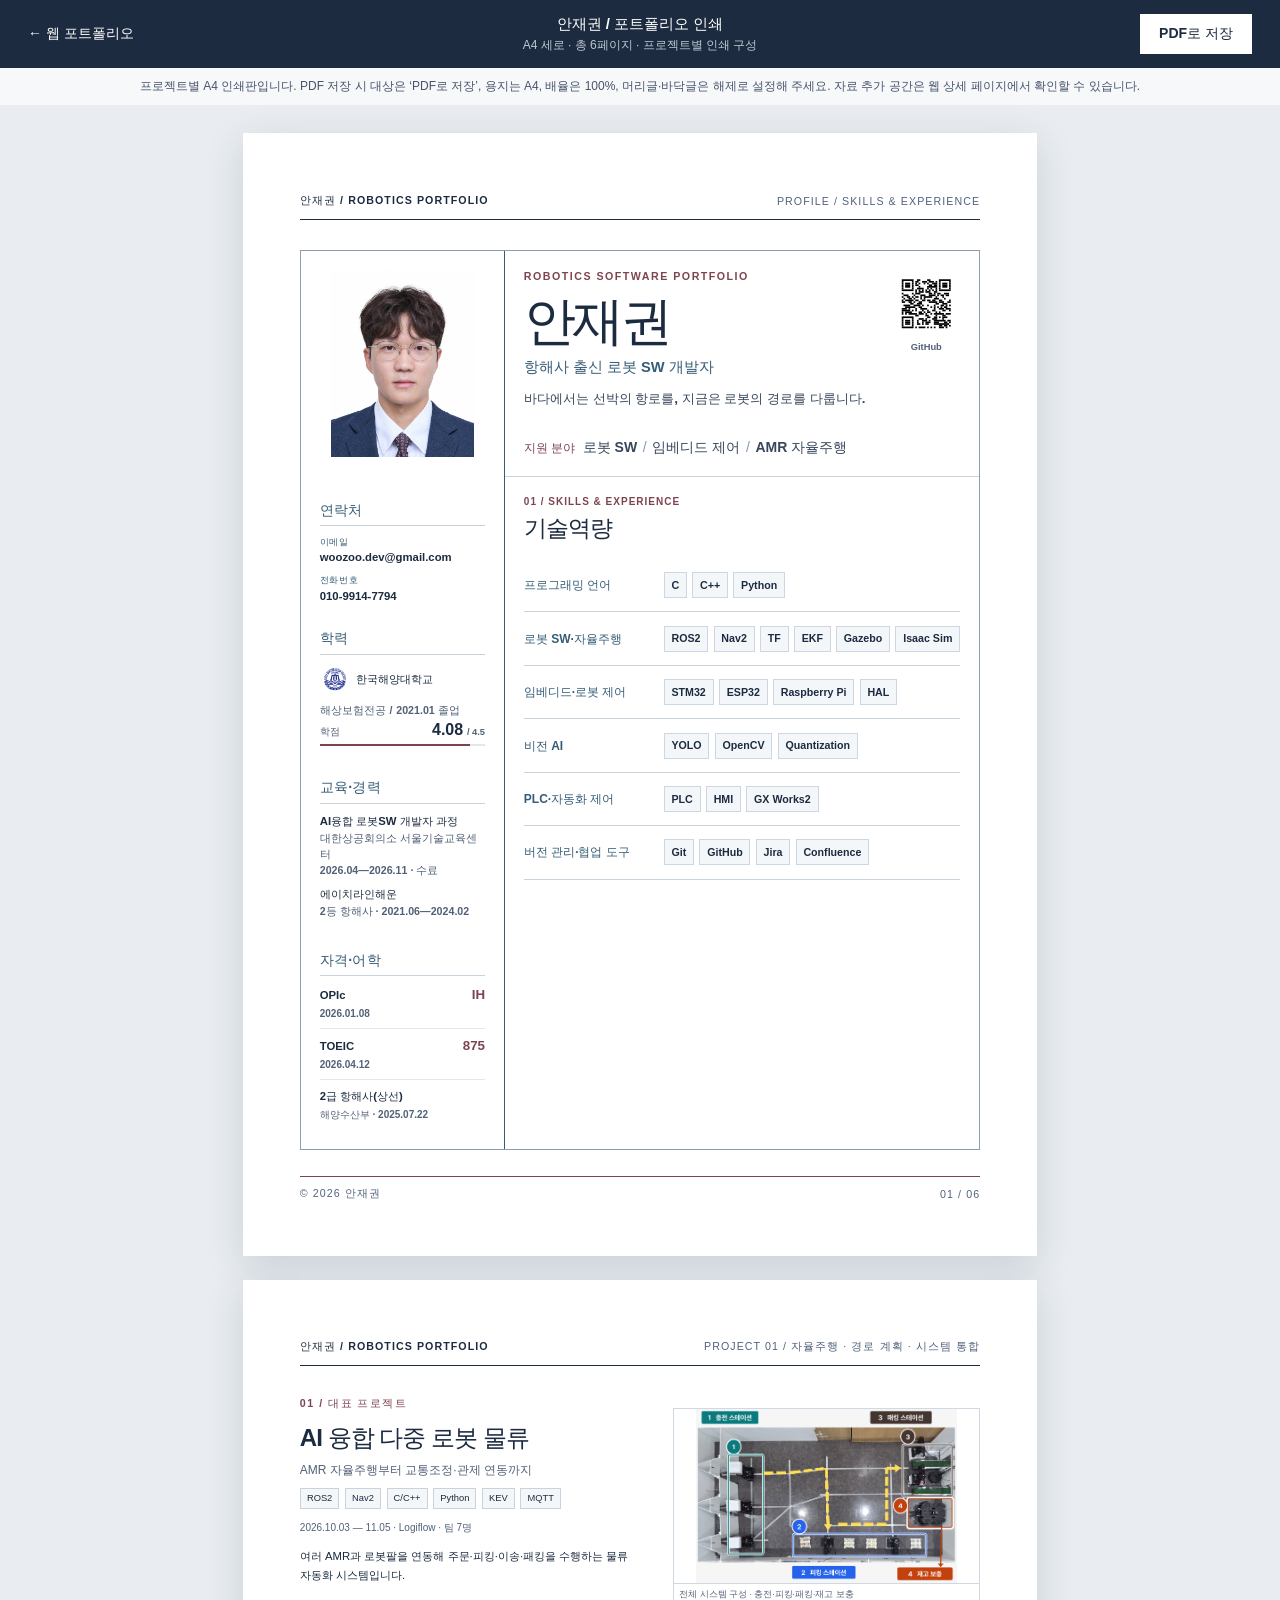
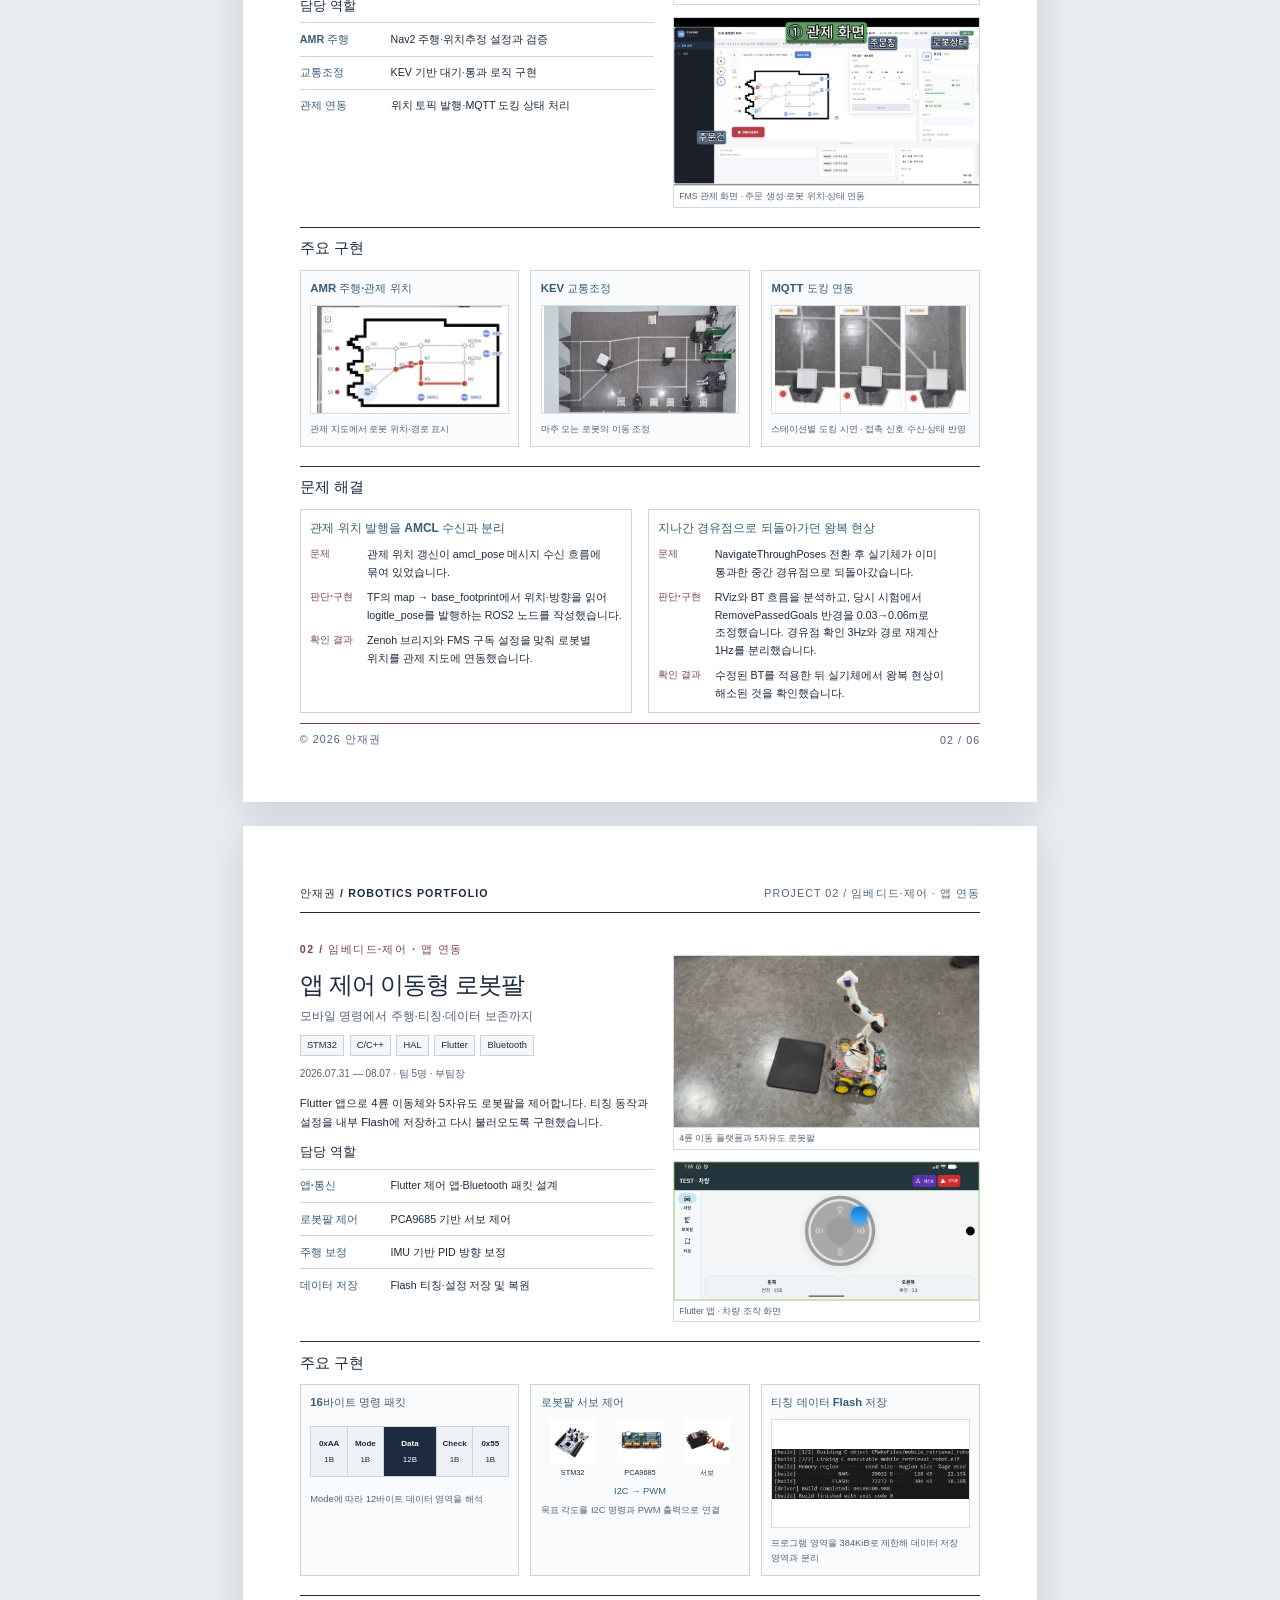
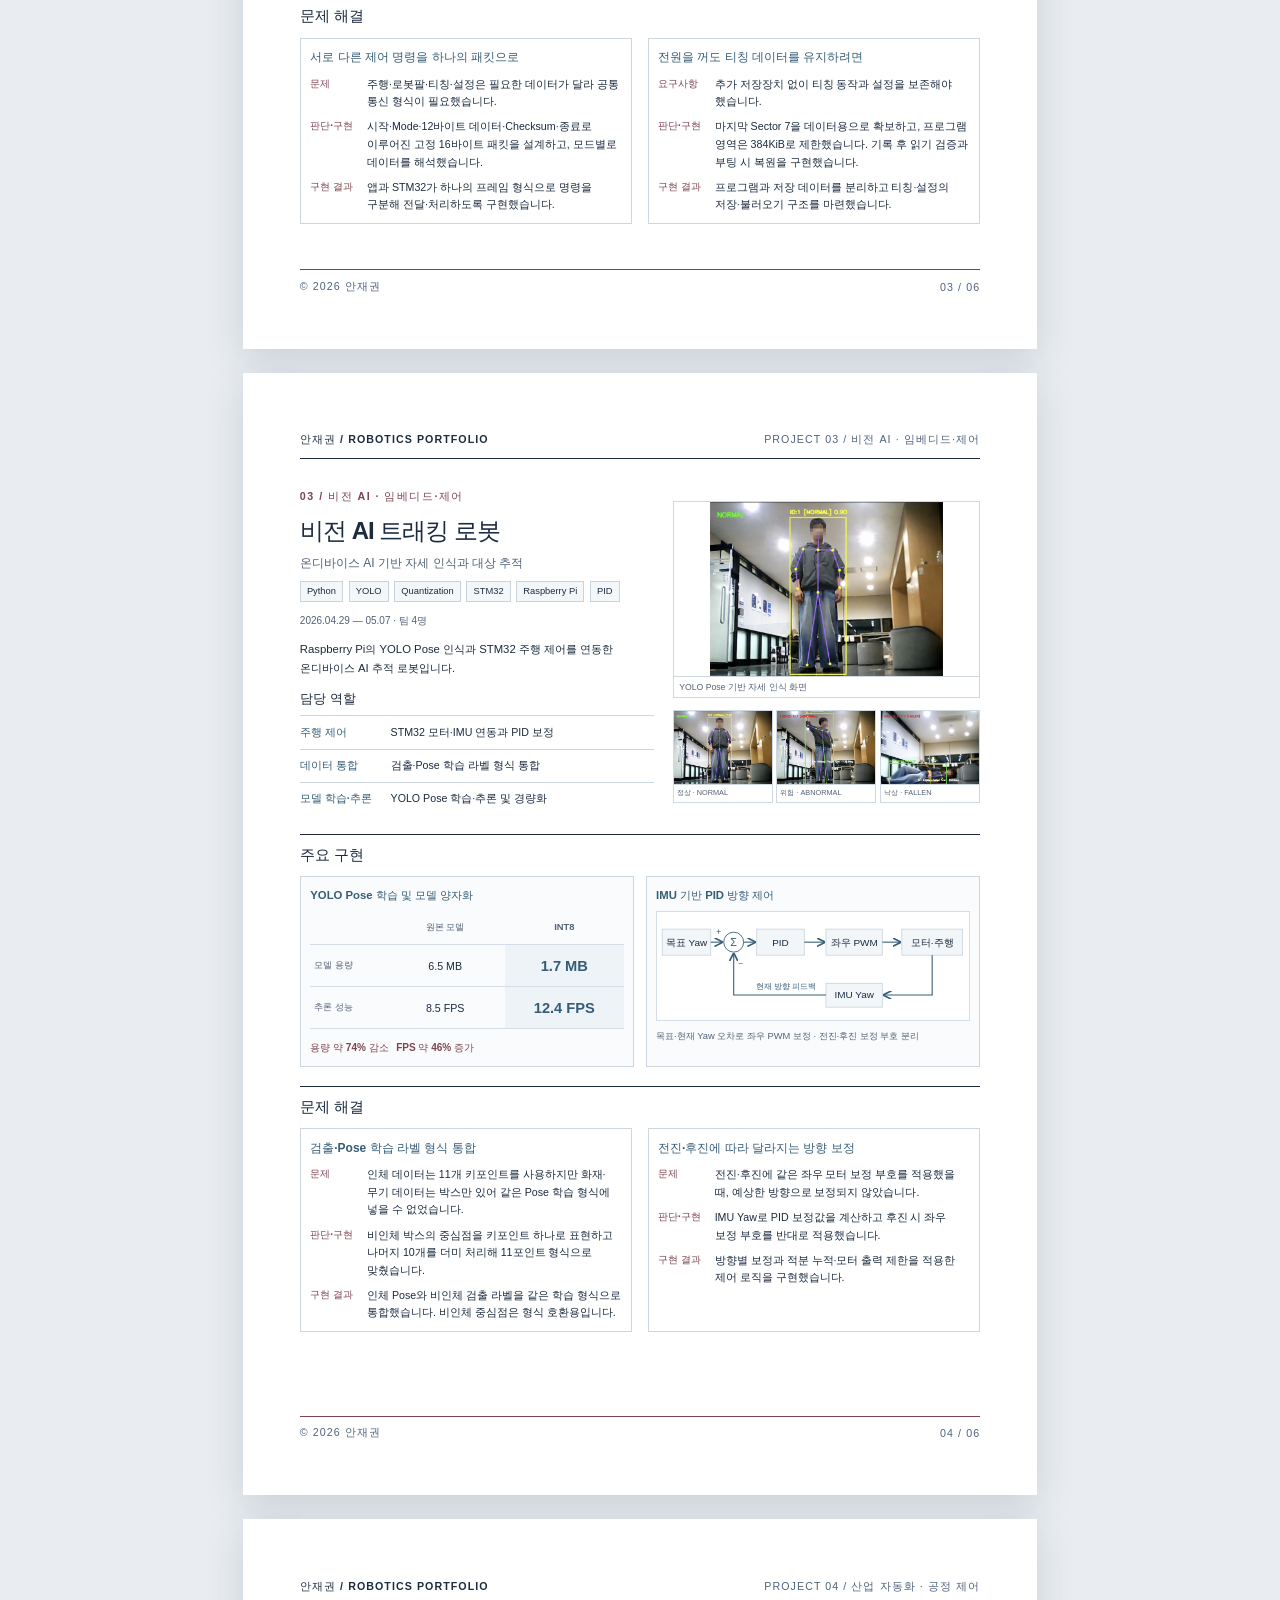
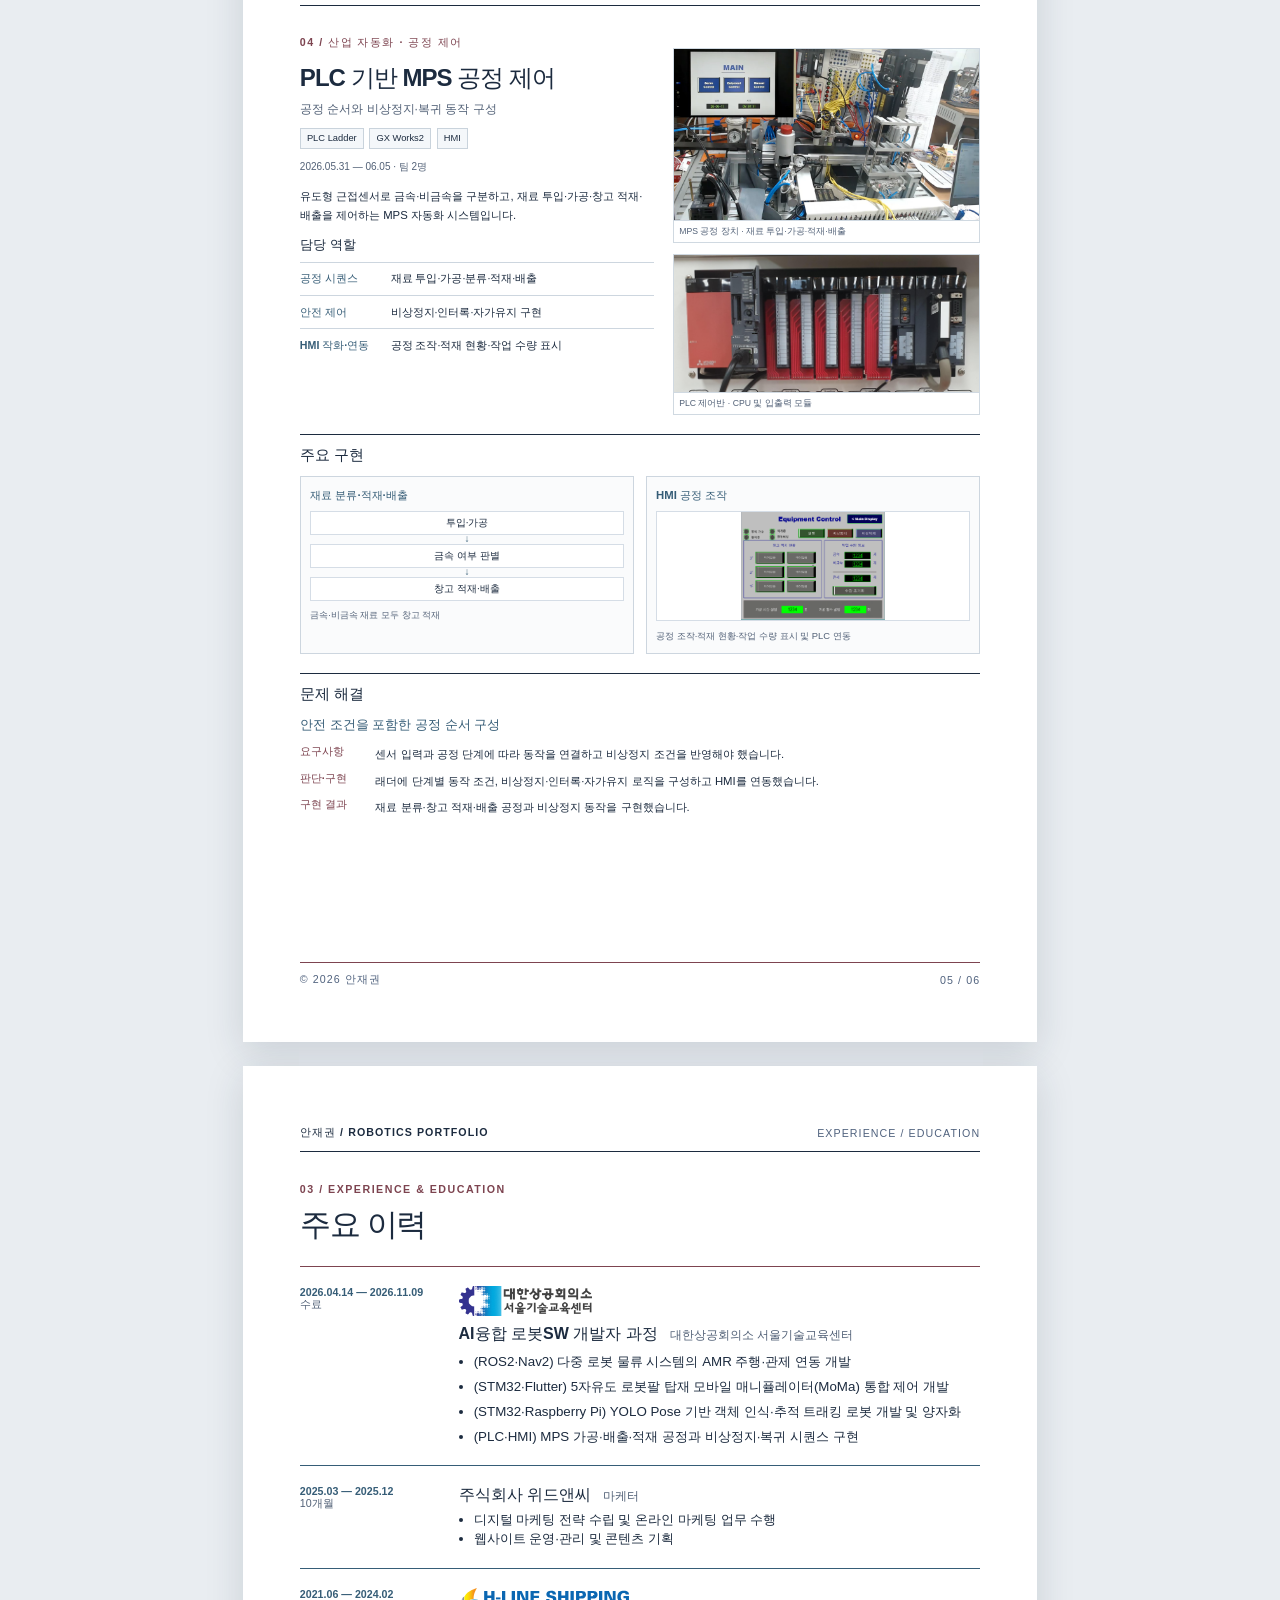
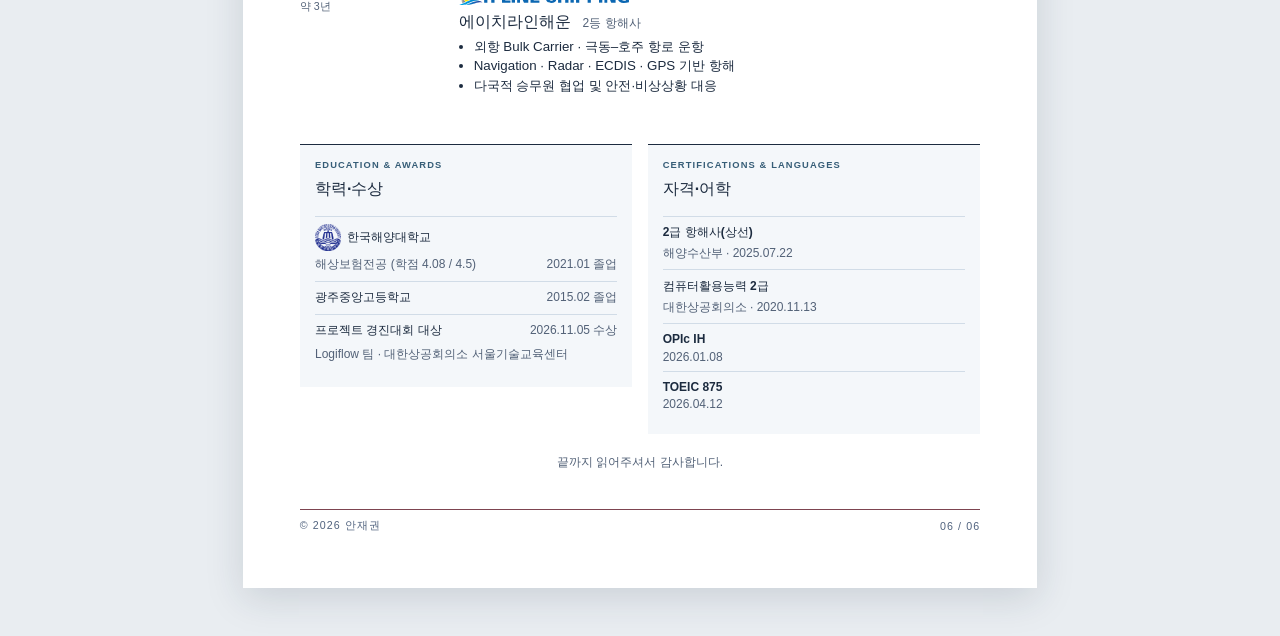
==== print.html @ 7dac8431 "merge: 최신 main의 공유 미리보기와 이미지 최적화 보존" ====
<!doctype html>
<html lang="ko">
<head>
  <meta charset="utf-8">
  <meta name="viewport" content="width=device-width, initial-scale=1">
  <title>[포트폴리오] 로봇SW개발자_안재권</title>
  <link rel="icon" type="image/svg+xml" href="assets/favicon-w.svg?v=2">
  <meta name="description" content="안재권 로봇 소프트웨어 포트폴리오 A4 인쇄 미리보기">
  <link rel="stylesheet" href="print.css?v=93">
  <link rel="stylesheet" href="print-projects.css?v=2">
  <script src="project-content.js?v=2" defer></script>
  <script src="print-projects.js?v=2" defer></script>
  <script src="print.js?v=70" defer></script>
</head>
<body>
  <header class="toolbar">
    <a href="index.html">← 웹 포트폴리오</a>
    <div>
      <strong>안재권 / 포트폴리오 인쇄</strong>
      <span id="print-status" role="status">웹 포트폴리오를 불러오는 중입니다.</span>
    </div>
    <button id="save-pdf" type="button" data-pdf-version="0948c7655aa1" disabled>PDF로 저장</button>
  </header>
  <p class="print-help">프로젝트별 A4 인쇄판입니다. PDF 저장 시 대상은 ‘PDF로 저장’, 용지는 A4, 배율은 100%, 머리글·바닥글은 해제로 설정해 주세요. 자료 추가 공간은 웹 상세 페이지에서 확인할 수 있습니다.</p>
  <main id="print-pages" aria-label="포트폴리오 A4 미리보기"></main>
  <iframe id="portfolio-source" src="index.html?print-source=20261117" title="인쇄용 내용 불러오기" hidden aria-hidden="true"></iframe>
  <noscript>인쇄 미리보기를 만들려면 JavaScript가 필요합니다.</noscript>
</body>
</html>
---- print.css ----
:root{font-family:Arial,"Apple SD Gothic Neo","Malgun Gothic",sans-serif;color:#1c2b3f;background:#e9edf1;font-synthesis:none;-webkit-text-size-adjust:100%;text-size-adjust:100%}
*{box-sizing:border-box}
body{margin:0}
a{color:inherit}
.toolbar{position:sticky;top:0;z-index:2;display:grid;grid-template-columns:1fr auto 1fr;align-items:center;gap:24px;padding:14px 28px;background:#1c2b3f;color:#fff}
.toolbar>a{font-size:14px;text-decoration:none}
.toolbar>div{text-align:center}.toolbar strong{display:block;font-size:15px}.toolbar span{display:block;margin-top:3px;color:#bfc8d4;font-size:12px}
.toolbar button{justify-self:end;border:1px solid #fff;border-radius:0;background:#fff;color:#1c2b3f;font-size:14px;font-weight:700;font-family:inherit;padding:10px 18px;cursor:pointer}.toolbar button:disabled{opacity:.5;cursor:wait}
.print-help{margin:0;padding:10px 24px;text-align:center;font-size:12px;color:#46546a;background:#f7f8fa}
#print-pages{display:grid;gap:24px;justify-content:center;padding:28px 16px 48px}
.sheet{position:relative;width:210mm;height:297mm;padding:13mm 15mm 12mm;background:#fff;box-shadow:0 10px 36px #1d2c4226;overflow:hidden;display:flex;flex-direction:column}
.running-head,.running-foot{display:flex;justify-content:space-between;align-items:center;gap:12px;text-transform:uppercase;font-size:8pt;letter-spacing:.1em;color:#50627e}
.running-head{height:10mm;border-bottom:1px solid #1c2b3f}.running-head strong{color:#1c2b3f}
.running-foot{height:9mm;margin-top:auto;border-top:1px solid #abb8c9}.running-foot a{text-decoration:none;color:#365d77;font-weight:700}.sheet-body{flex:1;min-height:0;padding:8mm 0 7mm}
.kicker{margin:0 0 3mm;color:#365d77;font-size:8pt;font-weight:800;letter-spacing:.14em}
.print-heading{margin-bottom:6mm}.print-heading h2{font-size:23pt;letter-spacing:-.04em;line-height:1.22;margin:0}.heading-note{margin:2mm 0 0;color:#526177;font-size:9pt;line-height:1.5}
h1,h2,h3,h4,h5,p,figure,dl,ul{margin-top:0}
.profile-hero{display:grid;grid-template-columns:minmax(0,1fr) 44mm;gap:10mm;align-items:center;margin:2mm 0 12mm}
.profile-intro h1{font-size:39pt;line-height:1.1;letter-spacing:-.07em;margin:0 0 2mm}.profile-subtitle{font-size:11pt;font-weight:700;margin:0 0 3mm}.profile-role{font-weight:700;font-size:10pt;color:#365d77;margin:0 0 3mm}.profile-intro .target-roles{display:flex;align-items:baseline;gap:3mm;margin:0 0 4mm}.profile-intro .target-roles>strong{color:#7d4450;font-size:8pt;white-space:nowrap}.profile-intro .target-roles p{display:flex;flex-wrap:wrap;gap:1mm 2mm;margin:0}.profile-intro .target-roles span{font-size:8pt;font-weight:700;white-space:nowrap}.profile-intro .target-roles span+span::before{content:'/';color:#aab5c2;margin-right:2mm;font-weight:400}.profile-intro .intro{font-size:10pt;line-height:1.7;color:#37475c}.profile-intro .intro strong{color:#1c2b3f}
.profile-photo{width:44mm;height:59mm;object-fit:cover;object-position:center 34%;border:1px solid #aeb9c8;border-radius:2mm}
.profile-contact{display:grid;grid-template-columns:1fr 1fr;gap:4mm;margin-top:8mm;padding-top:4mm;border-top:1px solid #bcc7d4;font-size:8pt}.profile-contact .contact-card{text-decoration:none;display:grid;gap:1mm}.profile-contact small{font-size:8pt;color:#526177}
.sheet-profile .collaboration-strip + .print-heading{margin-top:7mm;margin-bottom:3mm}.sheet-profile .collaboration-strip + .print-heading h2{font-size:15pt}.sheet-profile .hero-background{display:grid;grid-template-columns:1fr 1fr;gap:7mm;border-top:1px solid #cdd6e1;padding-top:3mm}.sheet-profile .hero-background h2{margin:0 0 2mm;color:#7d4450;font-size:8pt}.sheet-profile .hero-background p{margin:0 0 2mm}.sheet-profile .hero-background strong,.sheet-profile .hero-background span{display:block;font-size:8pt;line-height:1.4}.sheet-profile .hero-background span{color:#526177;font-size:7pt}
.print-skills{border-top:2px solid #1c2b3f}.skill-row{display:grid;grid-template-columns:8mm 1fr;gap:1mm 3mm;padding:3mm 0;border-bottom:1px solid #cdd6e1}.skill-index{grid-row:span 3;color:#365d77;font-size:8pt;font-weight:800}.skill-row h3{font-size:11pt;margin:0}.skill-tech{display:flex;gap:2mm;flex-wrap:wrap;margin:1mm 0}.skill-tech span{padding:1mm 2mm;background:#e9eef2;font-size:7pt}.skill-row>span:last-child{font-size:8pt;line-height:1.4;color:#4c5b6e}
.collaboration-strip{display:flex;justify-content:space-between;align-items:center;gap:4mm;margin-top:5mm;padding:3mm 4mm;background:#eef2f7}.collaboration-label{font-size:7pt;letter-spacing:.12em;color:#365d77}.collaboration-strip h3{font-size:10pt;margin:1mm 0 0}.collaboration-tools{display:flex;gap:2mm;margin:0}.collaboration-tools span{font-size:7pt;padding:1mm 2mm;background:#fff}
.featured-overview{display:grid;grid-template-columns:1fr 1.15fr;gap:5mm;margin-bottom:7mm}.featured-facts{border-top:2px solid #1c2b3f;padding-top:3mm}.featured-facts dl{margin:0}.featured-facts dl>div{margin-bottom:3mm}.featured-facts dt{font-size:8pt;color:#526177}.featured-facts dd{font-size:10pt;font-weight:600;margin:1mm 0 0;line-height:1.4}.featured-facts .meta{font-size:8pt;color:#526177;margin:4mm 0}.featured-facts .links{display:flex;flex-wrap:wrap;gap:2mm}.featured-facts .links a{font-size:8pt;text-decoration:none;border-bottom:1px solid #365d77;color:#365d77}
.print-media-link{display:grid;grid-template-columns:14mm minmax(0,1fr);align-items:center;gap:3mm;color:#1c2b3f;text-decoration:none}.print-media-link img{display:block;width:14mm;height:14mm}.print-media-link strong,.print-media-link small{display:block;line-height:1.3}.print-media-link strong{font-size:8pt}.print-media-link small{font-size:7pt;color:#526177;overflow-wrap:anywhere}.featured-facts .print-media-link{margin-top:3mm;padding-top:3mm;border-top:1px solid #cdd6e1}
.system{padding:4mm;background:#f1f5f8}.system .eyebrow{font-size:8pt;letter-spacing:.08em;color:#365d77;font-weight:800;margin:0 0 3mm}.system-axes{display:grid;grid-template-columns:repeat(3,1fr);gap:2mm}.system-axis{display:grid;gap:1mm;padding:2mm;background:#fff;text-align:center;border:1px solid #d3dde8}.system-axis-owned{border:2px solid #365d77}.system-axis strong{font-size:9pt}.system-axis small{font-size:7pt}.system-interfaces{margin-top:3mm}.system-interfaces p,.system-contribution-row{display:grid;grid-template-columns:25mm 1fr;gap:2mm;padding:2mm 0;margin:0;border-bottom:1px solid #cdd6e1;font-size:8pt;line-height:1.4}.system-contribution{margin-top:3mm}.mini-label{font-size:7pt;color:#365d77;font-weight:800}.system-contribution-row code{font-size:7pt}
.system-lead{margin:0 0 3mm;color:#526177;font-size:8pt;line-height:1.45}.scenario-steps{display:none}
.project-evidence-heading{display:flex;align-items:baseline;gap:4mm;margin-bottom:3mm}.project-evidence-heading h3{font-size:13pt;margin:0}.project-evidence-heading p{font-size:8pt;color:#526177;margin:0}.project-evidence-grid{display:grid;grid-template-columns:1fr 1fr;gap:4mm}.project-evidence-card{margin:0;border:1px solid #cbd5e1}.project-evidence-card>a{display:block;height:43mm;background:#ecf0f5}.project-evidence-card img{width:100%;height:100%;object-fit:contain}.project-evidence-card figcaption{padding:2mm 3mm;font-size:8pt}.project-evidence-card figcaption strong{display:block;font-size:9pt}.project-evidence-card figcaption p{margin:1mm 0 0}.project-evidence-card small{display:none}
.scenario-placeholder{display:flex;flex-direction:column;justify-content:space-between;height:43mm;padding:4mm;background:#e3eaf0;color:#1e3b58}.scenario-placeholder span{font-size:7pt;font-weight:800;letter-spacing:.12em}.scenario-placeholder strong{font-size:15pt}.scenario-placeholder small{display:block;font-size:7pt;color:#49647a}
.sheet-featured .print-heading{margin-bottom:4mm}.sheet-featured .featured-overview{margin-bottom:4mm}.print-work-label{margin:4mm 0 2mm;padding-top:2mm;border-top:1px solid #cbd5e1;color:#365d77;font-size:8pt;font-weight:800;letter-spacing:.08em}.sheet-featured .work-status-group{margin-bottom:2mm}.sheet-featured .work-item{min-height:24mm;padding:2mm 3mm}
.sheet-featured .system{padding:3mm}.sheet-featured .system-interfaces p,.sheet-featured .system-contribution-row{padding:1mm 0}.sheet-featured .featured-facts dl>div{margin-bottom:2mm}.sheet-featured .project-evidence-card>a,.sheet-featured .scenario-placeholder{height:37mm}.sheet-featured .work-status-group{margin-bottom:1mm}
.sheet-previous .project-archive .card{min-height:58mm}
.kicker,.project-number,.print-work-label,.scenario-placeholder span{color:#7d4450}
.work-details{display:block}.work-details summary{display:none}.work-status-group{margin-bottom:5mm}.work-status-title{display:flex;align-items:center;gap:3mm;margin-bottom:2mm}.work-status-title strong{padding:1mm 2mm;background:#dceaf9;color:#174889;font-size:8pt}.work-status-title-progress strong{background:#e8edf2;color:#43586e}.work-status-title span{font-size:8pt;color:#526177}.work-item-grid{display:grid;grid-template-columns:1fr 1fr;gap:3mm}.work-item{padding:3mm;border:1px solid #cbd5e1;background:#f7f9fb;min-height:28mm}.work-item h5{font-size:9pt;margin:0 0 2mm}.work-item p{font-size:8pt;line-height:1.55;margin:0}.position-flow{margin-top:2mm;border-top:1px solid #d3dde8;padding-top:2mm;font-size:7pt;color:#455b78}
.demo-poster{display:block;width:100%;height:39mm;object-fit:contain;background:#eef2f7}
.project-archive{display:grid;gap:2mm}.project-archive .card{display:grid;grid-template-columns:45mm 1fr;min-height:59mm;border-top:1px solid #aebbd0;padding-top:2mm}.project-archive .card>img{width:45mm;height:47mm;object-fit:cover}.project-archive .card-body{padding-left:4mm}.project-number{font-size:7pt;color:#365d77;font-weight:700;letter-spacing:.12em;margin:0 0 1mm}.project-archive h3{font-size:15pt;margin:0 0 2mm}.project-archive .card-body>p:not(.project-number){font-size:8pt;line-height:1.4;margin:0 0 2mm}.project-archive .tags{display:flex;gap:2mm;margin-bottom:2mm}.project-archive .tags span{background:#e9eef2;padding:1mm 2mm;font-size:7pt}.project-archive ul{padding-left:4mm;margin:0 0 2mm;font-size:8pt;line-height:1.4}.project-archive .meta{font-size:7pt;color:#526177}.project-archive .card-link{display:none}.project-archive details{font-size:7.5pt;line-height:1.35}.project-archive details p{margin:0 0 1mm}.project-archive details a{color:#365d77;text-decoration:none}.project-archive .demo-poster{display:none}
.project-archive .print-media-link{grid-template-columns:12mm minmax(0,1fr);gap:2mm;margin-top:2mm}.project-archive .print-media-link img{width:12mm;height:12mm}.project-archive .print-media-link strong{font-size:7.5pt}.project-archive .print-media-link small{font-size:6.5pt}
.project-archive .project-print-links{display:grid;grid-template-columns:1fr 1fr;gap:3mm}
.sheet-profile .hero-background{margin-top:6mm}.featured-facts .print-media-link{grid-template-columns:18mm minmax(0,1fr)}.featured-facts .print-media-link img{width:18mm;height:18mm}.print-contribution{margin-top:5mm;padding-top:3mm;border-top:1px solid #cbd5e1}.print-contribution .kicker{margin-bottom:2mm}.print-contribution-grid{display:grid;grid-template-columns:1fr 1fr;gap:4mm}.print-work-item{padding:3mm 4mm;background:#f4f7fa;border-left:2px solid #365d77}.print-work-item h5{margin:0 0 2mm;font-size:9pt}.print-work-item p{margin:0;color:#45546a;font-size:8pt;line-height:1.5}.print-progress{margin:3mm 0 0;color:#526177;font-size:8pt}.sheet-previous .project-archive .card{min-height:0;padding:2mm 0 3mm}.project-archive .tags{display:none}.project-archive .print-media-link{grid-template-columns:18mm minmax(0,1fr);margin-top:1mm}.project-archive .print-media-link img{width:18mm;height:18mm}
.sheet-profile .hero-background .gpa-mark{display:flex;align-items:baseline;gap:1mm;margin-top:1mm;color:#7d4450;font-size:7pt;font-weight:700}.sheet-profile .hero-background .gpa-mark b{color:#1c2b3f;font-size:12pt;line-height:1}.sheet-profile .hero-background .gpa-mark small{color:#526177;font-size:7pt;font-weight:400}.sheet-profile .hero-background .gpa-meter{display:block;width:35mm;height:.7mm;margin-top:1mm;background:#e3e9ef}.sheet-profile .hero-background .gpa-meter i{display:block;width:90.67%;height:100%;background:#7d4450}
.sheet-profile .profile-hero{margin-bottom:7mm}.sheet-profile .print-heading{margin-bottom:4mm}.sheet-profile .skill-row{padding:2.5mm 0}.sheet-profile .collaboration-strip{margin-top:3mm}.sheet-profile .hero-background{margin-top:4mm}
.sheet-profile .profile-hero{grid-template-columns:47mm minmax(0,1fr);align-items:start;gap:7mm}.sheet-profile .profile-photo-column{min-width:0}.sheet-profile .profile-photo{display:block;width:47mm;height:61mm}.sheet-profile .profile-contact{display:block;margin-top:3mm;padding-top:2mm;font-size:7pt}.sheet-profile .profile-contact .contact-card + .contact-card{margin-top:2mm}.sheet-profile .profile-contact small{display:block;font-size:6.5pt;overflow-wrap:anywhere}
.running-foot{justify-content:space-between}.featured-facts .feature-lead{margin:0 0 3mm;color:#1c2b3f;font-size:9pt;line-height:1.5}.sheet-featured .system-heading{margin-bottom:3mm}.sheet-featured .system-heading .eyebrow{margin-bottom:1mm}.sheet-featured .system-heading h4{margin:0;font-size:11pt}.sheet-featured .system-axis em{display:block;color:#7d4450;font-size:6pt;font-style:normal;font-weight:800}
.timeline article{display:grid;grid-template-columns:38mm 1fr;gap:4mm;padding:5mm 0;border-top:1px solid #cbd5e1}.timeline .time{font-size:8pt;font-weight:700;color:#365d77}.timeline .time span{display:block;color:#526177;font-weight:400}.timeline h3{font-size:12pt;margin:0 0 1mm}.timeline p,.timeline ul{font-size:9pt;line-height:1.45;margin:0}.timeline ul{padding-left:4mm}.company-ci{display:none}.job-title{font-size:9pt;font-weight:400;color:#526177;margin-left:2mm}.credentials{display:grid;grid-template-columns:1fr 1fr;gap:4mm;margin-top:8mm}.credentials article{padding:4mm;border-top:2px solid #1c2b3f;background:#f4f7fa}.credentials h3{font-size:12pt;margin:0 0 4mm}.credentials .eyebrow{font-size:7pt;color:#365d77;font-weight:700;letter-spacing:.12em}.education-list>div,.credential-list>div{display:grid;gap:1mm;padding:2mm 0;border-top:1px solid #d1dce7;font-size:8pt}.education-list span,.credential-list span{color:#526177}
/* Scale the rendered A4 sheet as a whole. CSS zoom can inflate text separately on iOS. */
@media screen{
  .sheet-preview{width:calc(210mm * var(--sheet-scale,1));height:calc(297mm * var(--sheet-scale,1))}
  .sheet-preview>.sheet{transform:scale(var(--sheet-scale,1));transform-origin:top left}
}
@media screen and (max-width:800px){.toolbar{grid-template-columns:1fr auto;padding:12px 16px}.toolbar>div{grid-column:1/-1;grid-row:2;text-align:left}.toolbar button{grid-column:2;grid-row:1}.print-help{text-align:left}#print-pages{display:flex;flex-direction:column;align-items:center;overflow:visible}.sheet-preview{flex:none}}
@media print{
  @page{size:A4 portrait;margin:0}
  html,body{width:210mm;margin:0;padding:0;background:#fff}
  .toolbar,.print-help,#portfolio-source{display:none!important}
  #print-pages{display:block;margin:0;padding:0;gap:0;overflow:visible}
  .sheet-preview{display:block;width:auto;height:auto;margin:0;padding:0;break-inside:avoid;page-break-inside:avoid}
  /* Leave a small rounding allowance and start each following sheet explicitly.
     A full-height sheet followed by a forced break can leave a blank page in Safari. */
  .sheet{height:296mm;box-shadow:none;margin:0;transform:none!important;zoom:1!important;break-inside:avoid;page-break-inside:avoid;break-after:auto;page-break-after:auto}
  .sheet-preview+.sheet-preview{break-before:page;page-break-before:always}
  *{-webkit-print-color-adjust:exact;print-color-adjust:exact}
}
.sheet-profile .profile-hero{margin-bottom:5mm}
.sheet-profile .hero-background{margin:0 0 6mm}
.sheet-experience .company-ci{display:inline-flex;align-items:center;margin:0 0 2mm;text-decoration:none}
.sheet-experience .company-ci img{display:block;width:auto;max-width:45mm;height:auto;max-height:8mm;object-fit:contain}
.sheet-experience .company-ci span{display:none}
.sheet-profile .print-skills{display:grid;grid-template-columns:repeat(3,minmax(0,1fr));border-top:0}
.sheet-profile .skill-row{display:flex;flex-direction:column;min-width:0;min-height:48mm;gap:0;padding:3mm 4mm 2mm;border-top:1.5pt solid #1c2b3f;border-bottom:1px solid #cdd6e1}
.sheet-profile .skill-row:first-child{padding-left:0;border-top-color:#7d4450}
.sheet-profile .skill-row+.skill-row{border-left:1px solid #cdd6e1}
.sheet-profile .skill-row:last-child{padding-right:0}
.sheet-profile .skill-index{margin-bottom:4mm;color:#7d4450;font-size:8pt}
.sheet-profile .skill-row h3{margin:0 0 3mm;font-size:11pt;line-height:1.3}
.sheet-profile .skill-tech{display:flex;flex-wrap:wrap;gap:1mm 0;margin:0 0 4mm}
.sheet-profile .skill-tech span{padding:0;background:none;color:#365d77;font-size:8pt;font-weight:700}
.sheet-profile .skill-tech span+span::before{content:'/';margin:0 1.5mm;color:#aab5c2;font-weight:400}
.sheet-profile .skill-row>span:last-child{display:block;width:100%;margin-top:auto;padding-top:3mm;border-top:1px solid #cdd6e1;font-size:8pt;line-height:1.45}
.sheet-profile .collaboration-strip{justify-content:flex-start;gap:5mm;margin-top:0;padding:3mm 0;border-bottom:1px solid #cdd6e1;background:#fff}
.sheet-profile .collaboration-strip h3{flex:none;margin:0;font-size:9pt}
.sheet-profile .collaboration-tools{flex-wrap:wrap;gap:1mm 0}
.sheet-profile .collaboration-tools span{padding:0;background:none;color:#365d77;font-size:8pt;font-weight:700}
.sheet-profile .collaboration-tools span+span::before{content:'/';margin:0 1.5mm;color:#aab5c2;font-weight:400}
.school-identity{display:inline-flex;align-items:center;gap:1.5mm;text-decoration:none}
.school-identity img{display:block;width:8mm;height:8mm;object-fit:contain;flex:none}
.sheet-profile .school-identity{margin:0 0 1mm}
.sheet-experience .school-identity img{width:7mm;height:7mm}
.sheet-profile .profile-hero{margin-bottom:3mm}
.sheet-profile .profile-contact{display:grid;grid-template-columns:1fr 1fr;gap:5mm;margin:0 0 5mm;padding:2.5mm 0;border-top:1px solid #bcc7d4;border-bottom:1px solid #bcc7d4}
.sheet-profile .profile-contact .contact-card,.sheet-profile .profile-contact .contact-card + .contact-card{display:grid;gap:1mm;margin:0;text-decoration:none}
.sheet-profile .profile-contact strong{color:#7d4450;font-size:7pt;letter-spacing:.1em}
.sheet-profile .profile-contact small{color:#1c2b3f;font-size:9pt;line-height:1.3;overflow-wrap:anywhere}
.sheet-featured .project-evidence-card>a,.sheet-featured .scenario-placeholder{height:51mm}
.sheet-featured .problem-solving{margin-top:7mm;padding-top:3mm;border-top:2px solid #1c2b3f}
.sheet-featured .problem-solving-heading{display:flex;align-items:baseline;gap:3mm;margin-bottom:3mm}
.sheet-featured .problem-solving-heading p{margin:0;color:#7d4450;font-size:7pt;font-weight:800;letter-spacing:.1em;white-space:nowrap}
.sheet-featured .problem-solving-heading h3{margin:0;font-size:12pt;line-height:1.3}
.sheet-featured .problem-solving-heading>span{display:none}
.sheet-featured .problem-solving-steps{display:grid;grid-template-columns:repeat(3,minmax(0,1fr));gap:3mm}
.sheet-featured .problem-solving-steps>div{padding:3mm 3mm 2mm;border-left:1.5pt solid #365d77;background:#f4f7fa}
.sheet-featured .problem-solving-steps strong{display:block;margin-bottom:1.5mm;color:#7d4450;font-size:8pt}
.sheet-featured .problem-solving-steps p{margin:0;color:#34465d;font-size:8pt;line-height:1.45}
.sheet-featured .problem-solving-steps code{font-size:7pt;overflow-wrap:anywhere}
.sheet-profile .profile-contact .contact-card{align-content:center}
.sheet-profile .profile-contact .contact-github{grid-template-columns:minmax(0,1fr) 18mm;column-gap:3mm;align-items:center}
.sheet-profile .profile-contact .contact-github strong,.sheet-profile .profile-contact .contact-github small{grid-column:1}
.sheet-profile .profile-contact .profile-github-qr{grid-column:2;grid-row:1/span 2;display:block;width:18mm;height:18mm;padding:1mm;background:#fff;object-fit:contain}
.sheet-profile .hero-background strong{font-size:9pt}
.sheet-profile .hero-background span{font-size:8pt}
.sheet-profile .skill-tech span,.sheet-profile .collaboration-tools span{font-size:9pt}
.sheet-profile .skill-row>span:last-child{font-size:9pt}
.sheet-featured .featured-facts .meta,.sheet-featured .project-evidence-heading p,.sheet-featured .project-evidence-card figcaption p,.sheet-featured .print-work-item p,.sheet-featured .print-progress,.sheet-featured .problem-solving-steps p{font-size:9pt}
.sheet-previous .project-archive .card-body>p:not(.project-number),.sheet-previous .project-archive ul{font-size:9pt}
.sheet-experience .timeline p,.sheet-experience .timeline ul{font-size:10pt}
.sheet-experience .education-list>div,.sheet-experience .credential-list>div{font-size:9pt}
.sheet-profile .profile-contact .contact-github{display:grid;grid-template-columns:minmax(0,1fr) 18mm;gap:3mm;align-items:center}
.sheet-profile .profile-contact .profile-github-text{display:grid;gap:1mm;min-width:0}
.sheet-profile .profile-contact .profile-github-text strong,.sheet-profile .profile-contact .profile-github-text small{grid-column:auto}
.sheet-profile .profile-contact .profile-github-qr{grid-column:2;grid-row:1}
.sheet-featured .print-progress-label{margin:4mm 0 2mm;padding-top:3mm;border-top:1px solid #cbd5e1;color:#7d4450;font-size:8pt;font-weight:800}
.sheet-featured .print-progress-label + .print-contribution-grid .print-work-item{background:#fff;border-left-color:#a6b4c3}
.sheet-cases .print-heading{margin-bottom:7mm}
.sheet-cases .problem-solving-list{border-top:2px solid #1c2b3f}
.sheet-cases .problem-solving-case{display:grid;grid-template-columns:53mm minmax(0,1fr);gap:6mm;min-height:51mm;padding:7mm 0;border-bottom:1px solid #cbd5e1}
.sheet-cases .case-title span{display:block;margin-bottom:1mm;color:#7d4450;font-size:8pt;font-weight:800;letter-spacing:.08em}
.sheet-cases .case-title h4{margin:0;font-size:13pt;line-height:1.3}
.sheet-cases .problem-solving-case dl{display:grid;gap:3mm;margin:0}
.sheet-cases .problem-solving-case dl>div{display:grid;grid-template-columns:14mm minmax(0,1fr);gap:3mm}
.sheet-cases .problem-solving-case dt{color:#7d4450;font-size:10pt;font-weight:800}
.sheet-cases .problem-solving-case dd{margin:0;color:#34465d;font-size:10pt;line-height:1.5}
.sheet-cases .problem-solving-case code{font-size:8pt}
.sheet-featured .project-evidence-card>a{height:44mm}
.sheet-featured .project-evidence-card .scenario-print-link{display:flex;align-items:center;justify-content:center;gap:4mm;height:44mm;margin:0;padding:4mm;border:0;background:#f4f7fa}
.sheet-featured .scenario-print-link img{flex:none;width:22mm;height:22mm;object-fit:contain}
.sheet-featured .scenario-print-link strong{font-size:10pt}
.sheet-featured .scenario-print-link small{display:block;margin-top:2mm;font-size:8pt;color:#526177}
.sheet-cases .problem-solving-case{min-height:0;grid-template-columns:47mm minmax(0,1fr);gap:4mm;padding:5.5mm 0}
.sheet-cases .case-title h4{font-size:12pt}
.sheet-cases .problem-solving-case dl{gap:2.5mm}
.sheet-cases .problem-solving-case dt,.sheet-cases .problem-solving-case dd{font-size:10pt;line-height:1.45}
.print-complete-label{margin:2mm 0;padding:1.5mm 2mm;background:#365d77;color:#fff;font-size:8pt;font-weight:800}
.sheet-featured .print-progress-label{margin:3mm 0 2mm;padding:1.5mm 2mm;border:0;background:#7d4450;color:#fff;font-size:8pt;font-weight:800}
.print-complete-grid .print-work-item{background:#f1f6f9;border-left-color:#365d77}
.sheet-featured .print-progress-grid .print-work-item,.sheet-featured .print-progress-label+.print-progress-grid .print-work-item{background:#faf3f5;border-left-color:#7d4450}
.sheet-featured .system-axis{align-content:center;padding:2mm 1.5mm}
.sheet-featured .system-axis-owned{border:1.5pt solid #7d4450;background:#f8f1f3}
.sheet-featured .ownership-badge{display:block;padding:1mm;background:#7d4450;color:#fff;font-size:7pt;font-weight:800;line-height:1.3}
.sheet-featured .ownership-scope{margin:1.5mm 0 0;padding-top:1.5mm;border-top:1px solid #d9bac2;font-size:7pt;line-height:1.4}
.sheet-featured .system-process{margin:2mm 0 0;color:#526177;font-size:9pt;font-weight:600;line-height:1.6;word-break:keep-all}
.sheet-featured .system-process span{color:#7d4450}
.sheet-featured .ownership-scope{display:none}
.sheet-featured .ownership-badge{font-size:8pt;margin-bottom:1mm}
.sheet-featured .system-axis small{font-size:8pt;line-height:1.45}
.sheet-profile .profile-contact .contact-github{grid-template-columns:max-content 18mm;justify-content:start;gap:3mm}
.sheet-profile .print-skills-section{padding:4mm;background:#f1f5f8;border:1px solid #d3dde8}
.sheet-profile .print-skills-section .print-heading{margin-bottom:3mm}
.sheet-profile .print-skills-section .print-heading h2{font-size:17pt}
.sheet-profile .print-skills-section .collaboration-strip{background:transparent;border-bottom:0;padding-bottom:0}
.sheet-featured .project-heading-row{display:grid;grid-template-columns:minmax(0,1fr) 24mm;align-items:start;gap:5mm;margin-bottom:4mm}
.sheet-featured .project-heading-row .print-heading{margin-bottom:0}
.sheet-featured .project-heading-qr{display:flex;flex-direction:column;gap:1mm;justify-self:end;text-align:center;width:24mm}
.sheet-featured .project-heading-qr img{width:20mm;height:20mm}
.sheet-featured .project-heading-qr small{display:none}
.sheet-featured .project-heading-qr strong{font-size:8pt}
.sheet-featured .featured-overview{padding:4mm;gap:4mm;border:1px solid #cbd5e1;background:#f5f7fa}
.sheet-featured .featured-facts{border-top:0;padding-top:0}
.sheet-featured .featured-facts .meta{margin:3mm 0 0}
.sheet-featured .featured-overview .system{padding:0 0 0 4mm;border-left:1px solid #cbd5e1;background:transparent}
.sheet-featured .project-snapshot{display:flex;align-items:center;gap:3mm}
.sheet-featured .project-snapshot .feature-photo{flex:none;width:20mm;margin:0}
.sheet-featured .project-snapshot .feature-photo img{display:block;width:20mm;height:24mm;object-fit:contain;border:1px solid #cbd5e1}
.sheet-featured .project-snapshot figcaption{margin-top:1mm;color:#526177;font-size:7pt;text-align:center}
.sheet-featured .project-snapshot .meta{margin:0;line-height:1.5}
.sheet-featured .project-heading-details{display:flex;align-items:baseline;flex-wrap:wrap;gap:1mm 3mm;margin-top:2mm}
.sheet-featured .project-heading-details .heading-note{margin:0;line-height:1.5}
.sheet-featured .project-heading-details .meta{margin:0;padding-left:3mm;border-left:1px solid #bcc7d4;color:#526177;font-size:8pt;line-height:1.5}
.sheet-featured .featured-facts{display:grid;grid-template-columns:minmax(0,1fr) 32mm;align-items:center;gap:3mm}
.sheet-featured .featured-facts .feature-lead{margin:0}
.sheet-featured .project-snapshot .feature-photo{width:32mm}
.sheet-featured .project-snapshot .feature-photo img{width:32mm;height:38.4mm}
.print-work-item .work-number{display:inline-block;margin-right:1mm;color:#365d77;font-size:8pt;font-weight:800}
.print-progress-grid .work-number{color:#7d4450}
.sheet-profile .print-skills-section{background:#f7f3f4;border-color:#dbc8cc;border-left:3px solid #7d4450}
.sheet-profile .print-skills-section .print-skills{gap:2mm}
.sheet-profile .print-skills-section .skill-row{padding:3mm;background:#fff;border:1px solid #e2d9dd;border-top:1.5pt solid #1c2b3f}
.sheet-profile .print-skills-section .skill-row:first-child{border-top-color:#7d4450}
.sheet-profile .print-skills-section .collaboration-strip{margin-top:2mm;padding-top:2mm;border-top:1px solid #dbc8cc}
.sheet-featured .featured-facts{display:block}
.sheet-featured .featured-facts .feature-lead{margin-bottom:3mm}
.sheet-featured .project-snapshot .feature-photo{width:42mm}
.sheet-featured .project-snapshot .feature-photo img{width:42mm;height:auto;object-fit:contain}
.sheet-profile .profile-contact{align-items:center;text-align:center}
.sheet-profile .profile-contact .contact-card{justify-items:center}
.sheet-profile .profile-contact .contact-github{justify-content:center}
.sheet-profile .hero-background{align-items:center;text-align:center}
.sheet-profile .hero-background .school-identity{justify-content:center}
.sheet-profile .hero-background .gpa-mark{justify-content:center}
.sheet-profile .hero-background .gpa-meter{margin-left:auto;margin-right:auto}
.sheet-profile .profile-contact .contact-github{grid-template-columns:minmax(0,1fr) 18mm;justify-content:stretch}
.sheet-profile .profile-contact .profile-github-qr{justify-self:end;padding:0}
.sheet-profile .profile-intro{display:flex;flex-direction:column;min-height:61mm}
.sheet-profile .profile-intro .target-roles{margin:auto 0 0;padding-top:3mm;gap:2mm}
.sheet-profile .profile-intro .target-roles>strong{font-size:9pt}
.sheet-profile .profile-intro .target-roles span{font-size:10.5pt}
.sheet-profile .profile-intro .target-roles p{gap:1mm 1.5mm}
.sheet-profile .profile-intro .target-roles span+span::before{margin-right:1.5mm}
.sheet-profile .profile-hero{position:relative}
.sheet-profile .profile-header-qr{position:absolute;top:0;right:0;display:flex;flex-direction:column;align-items:center;gap:1mm;text-decoration:none}
.sheet-profile .profile-header-qr img{display:block;width:18mm;height:18mm;object-fit:contain}
.sheet-profile .profile-header-qr strong{font-size:7pt;color:#526177}
.sheet-profile .profile-intro>.kicker{padding-right:22mm}
.sheet-profile .profile-contact .contact-github{grid-template-columns:1fr}
.sheet-featured .project-snapshot{justify-content:center}
.sheet-profile .print-profile-card{border:1px solid #c9d3dc}
.sheet-profile .print-profile-overview{padding:5mm;margin:0;background:#f4f7fa;color:#1c2b3f}
.sheet-profile .print-profile-overview .profile-hero{grid-template-columns:39mm minmax(0,1fr);gap:5mm;margin:0 0 4mm;padding:0;color:#1c2b3f}
.sheet-profile .print-profile-overview .profile-photo{width:38mm;height:49.5mm;margin:0 auto;border:0;border-radius:0}
.sheet-profile .print-profile-overview .profile-intro{min-height:43mm}
.sheet-profile .print-profile-overview .profile-intro>.kicker{color:#7d4450}
.sheet-profile .print-profile-overview .profile-intro h1{color:#1c2b3f}
.sheet-profile .print-profile-overview .profile-subtitle{color:#365d77}
.sheet-profile .print-profile-overview .profile-intro .intro,.sheet-profile .print-profile-overview .profile-intro .intro strong{color:#37475c}
.sheet-profile .print-profile-overview .target-roles>strong{color:#7d4450}
.sheet-profile .print-profile-overview .target-roles span{color:#37475c}
.sheet-profile .print-profile-overview .target-roles span+span::before{color:#8798ad}
.sheet-profile .print-profile-overview .profile-header-qr{top:0;right:0}
.sheet-profile .print-profile-overview .profile-header-qr strong{color:#526177}
.sheet-profile .print-profile-overview .profile-github-qr{background:white;border:1mm solid white}
.sheet-profile .print-profile-overview .hero-background{gap:5mm;margin:0;padding-top:4mm;border-color:#c9d3dc;align-items:start}
.sheet-profile .print-profile-overview .hero-background h2{margin-bottom:2.5mm;color:#7d4450;font-size:10.5pt}
.sheet-profile .print-profile-overview .hero-background-group+ .hero-background-group{border-left:1px solid #c9d3dc;padding-left:5mm}
.sheet-profile .print-profile-overview .hero-background .gpa-mark{color:#7d4450}
.sheet-profile .print-profile-overview .hero-background strong,.sheet-profile .print-profile-overview .hero-background .gpa-mark b{color:#1c2b3f}
.sheet-profile .print-profile-overview .hero-background span,.sheet-profile .print-profile-overview .hero-background .gpa-mark small{color:#526177}
.sheet-profile .print-profile-overview .hero-background p:last-child{margin-bottom:0}
.sheet-profile .print-profile-overview .school-identity img{padding:1mm;border-radius:50%;background:white}
.sheet-profile .print-profile-overview .gpa-meter{background:#c9d3dc}
.sheet-profile .print-profile-overview .gpa-meter i{background:#7d4450}
.sheet-profile .print-profile-overview .profile-photo-column{align-self:end}
.sheet-profile .print-profile-card .print-skills-section{margin:0;padding:5mm;border:0;background:white;color:#1c2b3f}
.sheet-profile .print-profile-card .print-skills-section .print-heading{margin-bottom:4mm}
.sheet-profile .print-profile-card .print-skills-section .print-heading .kicker{margin-bottom:2mm;color:#7d4450}
.sheet-profile .print-profile-card .print-skills-section .print-heading h2{color:#1c2b3f}
.sheet-profile .print-profile-card .print-skills{gap:3mm}
.sheet-profile .print-profile-card .skill-row{padding:3mm;min-height:46mm;border:0;border-top:1pt solid #365d77;background:white}
.sheet-profile .print-profile-card .skill-row:first-child{border-top-color:#7d4450}
.sheet-profile .print-profile-card .skill-index{margin-bottom:3mm;color:#7d4450}
.sheet-profile .print-profile-card .skill-row h3{margin-bottom:3mm;color:#1c2b3f}
.sheet-profile .print-profile-card .skill-tech{margin-bottom:3mm}
.sheet-profile .print-profile-card .skill-tech span,.sheet-profile .print-profile-card .collaboration-tools span{color:#365d77}
.sheet-profile .print-profile-card .skill-row>span:last-child{color:#526177;border-color:#c9d3dc}
.sheet-profile .print-skill-summary{display:block;margin-bottom:2mm;color:#1c2b3f;font-size:9pt;line-height:1.45}
.sheet-profile .print-skill-detail{display:block}
.sheet-profile .print-profile-card .collaboration-strip{margin-top:3mm;padding-top:3mm;border-top:1px solid #c9d3dc;background:transparent}
.sheet-profile .print-profile-card .collaboration-strip h3{color:#1c2b3f}
.sheet-featured .scenario-print-media{position:relative;height:44mm;background:#eaf0f3}
.sheet-featured .scenario-print-media .scenario-print-photo{display:block;width:100%;height:100%;object-fit:contain}
.sheet-featured .scenario-print-media .scenario-print-link{position:absolute;top:2mm;right:2mm;display:flex;flex-direction:column;justify-content:center;gap:1mm;width:22mm;height:auto;margin:0;padding:1.5mm;background:white;border:1px solid #d3dde8;text-align:center}
.sheet-featured .scenario-print-media .scenario-print-link img{width:19mm;height:19mm;object-fit:contain}
.sheet-featured .scenario-print-media .scenario-print-link strong{font-size:7pt;line-height:1.3}
:root{--print-rule-ink:#1c2b3f;--print-rule-accent:#7d4450;--print-rule-blue:#365d77}
.running-head{border-bottom:1pt solid var(--print-rule-ink)}
.running-foot{border-top:.75pt solid var(--print-rule-accent)}
.sheet-profile .print-profile-overview .hero-background{border-top:1pt solid #c9d3dc}
.print-strengths{margin-top:5mm;padding-top:3mm;border-top:1pt solid var(--print-rule-accent)}
.print-strengths h3{margin:0 0 3mm;font-size:12pt;line-height:1.3}
.print-strengths-grid{display:grid;grid-template-columns:repeat(3,minmax(0,1fr));gap:4mm}
.print-strength-item{padding:0 3mm 0 0}
.print-strength-item+ .print-strength-item{padding-left:3mm;border-left:1pt solid #c9d3dc}
.print-strength-item h4{margin:0 0 2mm;color:#365d77;font-size:9.5pt;line-height:1.35}
.print-strength-item p{margin:0;color:#526177;font-size:9pt;line-height:1.5}
.sheet-featured .featured-overview{border-top:1pt solid var(--print-rule-accent)}
.sheet-featured .print-overview-label{margin:0 0 1.5mm;color:#7d4450;font-size:8pt;font-weight:800}
.sheet-featured .featured-facts .feature-lead{margin:0 0 3mm;font-size:9pt;line-height:1.5}
.sheet-featured .print-overview-role{margin:0;color:#1c2b3f;font-size:9pt;line-height:1.5}
.sheet-featured .print-ai-plan{margin:2.5mm 0 0;color:#526177;font-size:8pt;line-height:1.4}
.print-contribution{border-top:1pt solid var(--print-rule-ink)}
.print-contribution>.kicker{font-size:11pt;line-height:1.3;letter-spacing:.04em}
.sheet-previous .project-archive .card{border-top:1pt solid var(--print-rule-accent)}
.sheet-previous .project-archive .card:nth-child(2){border-top-color:var(--print-rule-blue)}
.sheet-previous .project-archive .card:nth-child(3){border-top-color:var(--print-rule-ink)}
.sheet-cases .problem-solving-list{border-top:1pt solid var(--print-rule-ink)}
.sheet-cases .problem-solving-case{border-bottom:1pt solid var(--print-rule-accent)}
.sheet-experience .timeline article{border-top:1pt solid var(--print-rule-blue)}
.sheet-experience .timeline article:first-child{border-top-color:var(--print-rule-accent)}
.sheet-experience .credentials article{border-top:1pt solid var(--print-rule-ink)}
.print-tf-transform{white-space:nowrap}
.sheet-experience .timeline .print-training-summary{display:grid;gap:1.5mm;margin-top:2mm}
.sheet-profile .print-profile-overview .profile-hero{margin-bottom:0}
.print-profile-columns{display:grid;grid-template-columns:54mm minmax(0,1fr);align-items:stretch}
.print-profile-sidebar{padding:5mm;background:#f4f7fa;border-right:1px solid #c9d3dc}
.sheet-profile .print-profile-sidebar .hero-background{display:block;margin:0;padding:0;border:0;text-align:left}
.sheet-profile .print-profile-sidebar .hero-background-group+.hero-background-group{margin-top:4mm;padding-top:3mm;border-top:1px solid #c9d3dc}
.sheet-profile .print-profile-sidebar .hero-background h2{margin:0 0 3mm;color:#7d4450;font-size:10.5pt}
.sheet-profile .print-profile-sidebar .hero-background p{margin:0 0 2mm}
.sheet-profile .print-profile-sidebar .hero-background strong{font-size:8.5pt;line-height:1.5}
.sheet-profile .print-profile-sidebar .hero-background span{font-size:8pt;line-height:1.5}
.sheet-profile .print-profile-sidebar .school-identity{justify-content:flex-start;align-items:center}
.sheet-profile .print-profile-sidebar .school-identity strong{word-break:keep-all}
.sheet-profile .print-profile-sidebar .school-identity strong span{display:block;color:inherit;font-size:inherit;font-weight:inherit;white-space:nowrap}
.sheet-profile .print-profile-sidebar .print-degree-meta{display:flex;align-items:baseline;gap:1mm;white-space:nowrap;margin-top:1mm}
.sheet-profile .print-profile-sidebar .gpa-mark{justify-content:flex-start;color:#7d4450}
.sheet-profile .print-profile-sidebar .gpa-meter{margin-left:0;margin-right:0;max-width:36mm}
.print-profile-sidebar .print-strengths{margin-top:4mm;padding-top:3mm}
.print-profile-sidebar .print-strengths h3{font-size:10.5pt;color:#7d4450}
.print-profile-sidebar .print-strengths-grid{display:grid;grid-template-columns:1fr;gap:2.5mm}
.print-profile-sidebar .print-strength-item,.print-profile-sidebar .print-strength-item+.print-strength-item{padding:0;border:0}
.print-profile-sidebar .print-strength-item h4{font-size:9pt;margin-bottom:1mm}
.print-profile-sidebar .print-strength-item p{font-size:8pt;line-height:1.5}
.sheet-profile .print-profile-columns .print-skills-section{border-top:1px solid #c9d3dc}
.sheet-profile .print-profile-columns .print-heading h2{font-size:17pt;line-height:1.3}
.sheet-profile .print-profile-columns .print-heading .kicker{font-size:7.5pt;letter-spacing:.1em}
.sheet-profile .print-profile-columns .print-skills{grid-template-columns:1fr;gap:4mm}
.sheet-profile .print-profile-columns .skill-row{display:grid;grid-template-columns:8mm minmax(0,1fr);gap:0 2mm;padding:3mm 0;min-height:0}
.sheet-profile .print-profile-columns .skill-index{grid-column:1;grid-row:1/span 3;margin:0;font-size:10pt}
.sheet-profile .print-profile-columns .skill-row h3{grid-column:2;margin:0 0 2mm;font-size:11pt}
.sheet-profile .print-profile-columns .skill-tech{grid-column:2;margin:0 0 3mm}
.sheet-profile .print-profile-columns .skill-row>span:last-child{grid-column:2;margin:0;padding-top:2mm}
.sheet-profile .print-profile-columns .print-skill-summary{font-size:9pt;margin-bottom:1.5mm}
.sheet-profile .print-profile-columns .collaboration-strip{display:block;margin-top:3mm}
.sheet-profile .print-profile-columns .collaboration-strip h3{margin-bottom:2mm}
.sheet-profile .print-profile-overview{padding:0;background:white}
.sheet-profile .print-profile-overview .profile-hero{grid-template-columns:54mm minmax(0,1fr);gap:0;align-items:stretch}
.sheet-profile .print-profile-overview .profile-photo-column{display:flex;justify-content:center;align-items:flex-end;align-self:stretch;padding:5mm;background:white;border-right:1px solid #c9d3dc}
.sheet-profile .print-profile-overview .profile-intro{padding:5mm;border-left:0;background:white}
.sheet-profile .print-profile-overview .profile-header-qr{top:5mm;right:5mm}
.sheet-profile .print-profile-sidebar{background:white}
.sheet-profile .sheet-body{display:flex;flex-direction:column}
.sheet-profile .print-profile-card{display:flex;flex-direction:column;flex:1;min-height:0}
.sheet-profile .print-profile-overview{flex:none}
.sheet-profile .print-profile-columns{flex:1}
.sheet-profile .print-profile-columns .print-skills-section{display:flex;flex-direction:column}
.sheet-profile .print-profile-columns .print-skills{flex:1;grid-template-rows:repeat(3,1fr)}
.sheet-profile .print-profile-columns .skill-row{align-content:start}
.print-sidebar-contact{margin:0 0 3mm;padding:0 0 3mm;border-bottom:1px solid #c9d3dc}
.print-sidebar-contact h3{margin:0 0 2mm;color:#7d4450;font-size:10.5pt;line-height:1.3}
.print-sidebar-contact a{display:block;font-size:8pt;line-height:1.5;text-decoration:none;overflow-wrap:anywhere}
.print-profile-sidebar .hero-background h2,.print-profile-sidebar .print-strengths h3,.print-sidebar-contact h3{letter-spacing:.08em}
.print-contact-list{display:grid;gap:2mm;margin:0}
.print-contact-list dt{margin:0 0 .5mm;color:#365d77;font-size:7pt;font-weight:700;letter-spacing:.08em}
.print-contact-list dd{margin:0}
.print-contact-list dd a{color:#1c2b3f;font-size:8.5pt;line-height:1.4}
.sheet-profile .print-profile-sidebar .hero-background-group+.hero-background-group{border:0;padding-top:3mm}
.print-profile-sidebar .print-strengths{border:0;padding-top:3mm}
.print-sidebar-contact{border:0;padding-bottom:2mm}
.print-profile-sidebar .hero-background h2,.print-profile-sidebar .print-strengths h3,.print-sidebar-contact h3{display:flex;align-items:center;gap:2mm;font-weight:800}
.print-profile-sidebar .hero-background h2::before,.print-profile-sidebar .print-strengths h3::before,.print-sidebar-contact h3::before{content:'';display:block;flex:none;width:1.5mm;height:1.5mm;background:#7d4450}
.sheet-profile .print-profile-sidebar .hero-background strong{font-weight:800}
.sheet-profile .print-profile-sidebar .hero-background span{font-weight:500}
.print-profile-sidebar .print-strength-item h4{font-weight:800}
.print-profile-sidebar .print-strength-item p{font-weight:500}
.print-contact-list dd a{font-weight:600}
.sheet-profile .print-profile-columns .print-skills{grid-template-rows:none;grid-auto-rows:auto;align-content:start;gap:4mm}
.sheet-profile .print-profile-columns .print-skill-card{display:flex;flex-direction:column;min-height:41mm;padding:0;border:1px solid #c9d3dc;background:white}
.sheet-profile .print-profile-columns .print-skill-card:first-child{border-top-color:#c9d3dc}
.print-skill-card-heading{display:grid;grid-template-columns:8mm minmax(0,1fr);gap:1mm 2mm;padding:3mm;background:#f4f7fa}
.sheet-profile .print-profile-columns .print-skill-card .skill-index{grid-row:1/span 2;font-size:12pt;line-height:1.2}
.sheet-profile .print-profile-columns .print-skill-card h3{margin:0;font-size:10.5pt;line-height:1.3}
.sheet-profile .print-profile-columns .print-skill-card .print-skill-summary{grid-column:2;margin:0;font-size:8.5pt;font-weight:600;line-height:1.4;color:#526177}
.print-skill-card-body{padding:3mm}
.sheet-profile .print-profile-columns .print-skill-card .skill-tech{gap:1mm;margin:0 0 3mm}
.sheet-profile .print-profile-columns .print-skill-card .skill-tech span{padding:.6mm 1.4mm;border:1px solid #d5dfe7;background:#f4f7fa;font-size:7.5pt;line-height:1.3}
.sheet-profile .print-profile-columns .print-skill-card .skill-tech span+span::before{content:none}
.print-skill-evidence{display:grid;gap:2mm;margin:0}
.print-skill-evidence>div{display:grid;grid-template-columns:12mm minmax(0,1fr);gap:2mm;align-items:baseline}
.print-skill-evidence dt{color:#365d77;font-size:7.5pt;font-weight:700;line-height:1.4}
.print-skill-evidence dd{margin:0;color:#1c2b3f;font-size:8.5pt;line-height:1.4}
.print-skill-evidence .is-progress dt{color:#7d4450}
.sheet-profile .print-profile-sidebar .gpa-mark{width:100%;justify-content:space-between}
.sheet-profile .print-profile-sidebar .gpa-mark .print-gpa-label{color:#7d4450;font-size:7.5pt;font-weight:700}
.sheet-profile .print-profile-sidebar .gpa-mark .print-gpa-score{display:inline-flex;align-items:baseline;gap:1mm}
.sheet-profile .print-profile-sidebar .gpa-meter{width:100%;max-width:none}
.print-ai-review{grid-column:1/-1;margin-top:1mm;padding-top:2mm;border-top:1px solid #c9d3dc}
.print-ai-review h4{display:flex;align-items:center;gap:3mm;margin:0 0 2mm;color:#1c2b3f;font-size:10.5pt;line-height:1.3}
.print-ai-review h4 span{padding:.5mm 1.5mm;border:1px solid #c9d3dc;color:#7d4450;font-size:7.5pt;white-space:nowrap}
.print-ai-review p{margin:0;color:#37475c;font-size:9pt;line-height:1.4}
.sheet-featured .featured-overview{padding:3mm;gap:3mm;margin-bottom:3mm}
.sheet-featured .scenario-print-media,.sheet-featured .project-evidence-card>a{height:38mm}
.sheet-featured .project-evidence-heading{margin-bottom:2mm}
.sheet-featured .project-evidence-card figcaption{padding:1.5mm 3mm}
.sheet-featured .print-contribution{margin-top:3mm;padding-top:2mm}
.sheet-featured .print-work-item{padding:2mm 3mm}
.sheet-featured .print-progress-label{margin-top:2mm}
.sheet-profile .print-profile-card{border:.75pt solid #8d9eae}
.sheet-profile .print-profile-overview .profile-photo-column,.sheet-profile .print-profile-sidebar{position:relative;background:white;color:#1c2b3f;border-right:.85pt solid #365d77}
.sheet-profile .print-profile-sidebar .hero-background h2,.print-profile-sidebar .print-strengths h3,.print-sidebar-contact h3{margin-bottom:2.5mm;padding:1.5mm 0;border:0;border-bottom:.5pt solid #c9d3dc;background:transparent;color:#365d77;letter-spacing:.02em;font-weight:800;line-height:1.35}
.print-profile-sidebar .hero-background h2::before,.print-profile-sidebar .print-strengths h3::before,.print-sidebar-contact h3::before{display:none;content:none}
.sheet-profile .print-profile-sidebar .hero-background strong,.sheet-profile .print-profile-sidebar .hero-background .gpa-mark b,.print-profile-sidebar .print-contact-list dd a{color:#1c2b3f}
.sheet-profile .print-profile-sidebar .hero-background span,.sheet-profile .print-profile-sidebar .hero-background .gpa-mark small{color:#526177;font-weight:700}
.print-profile-sidebar .print-contact-list dt,.print-profile-sidebar .print-strength-item h4{color:#365d77}
.sheet-profile .print-profile-sidebar .gpa-mark .print-gpa-label{color:#526177}
.sheet-profile .print-profile-sidebar .gpa-meter{background:#e1e7ee}
.sheet-profile .print-profile-sidebar .gpa-meter i{background:#7d4450}
.sheet-profile .print-profile-sidebar .school-identity img{padding:1mm;border-radius:50%;background:white}
.print-profile-sidebar .print-strengths-grid{gap:3mm}
.print-profile-sidebar .print-strength-item h4{word-break:keep-all;font-size:9.5pt;line-height:1.5;font-weight:700}
.sheet-profile .print-profile-sidebar .hero-background strong{font-weight:700}
.print-profile-sidebar .print-contact-list dd a{font-weight:700}
.print-credential-summary{display:grid;gap:2mm;margin:0;padding:0;list-style:none;color:#1c2b3f;font-size:8.5pt;font-weight:700;line-height:1.5}
.print-credential-summary li{padding-bottom:2mm;border-bottom:.5pt solid #e1e7ee}
.print-credential-summary li:last-child{padding-bottom:0;border-bottom:0}
.print-credential-heading{display:flex;align-items:baseline;justify-content:space-between;gap:2mm}
.print-credential-score{color:#7d4450;font-size:10pt;line-height:1.3}
.print-credential-date{display:block;margin-top:.5mm;color:#526177;font-size:7.5pt;font-weight:600}
.print-experience-overview{margin:0 0 3mm;color:#365d77;font-size:8.5pt;font-weight:700;line-height:1.5}
.print-experience-summary{flex:1}
.print-experience-record{padding:3.5mm 0;border-top:1px solid #c9d3dc}
.print-experience-record:first-child{border-top:1pt solid #7d4450}
.print-experience-record-heading{display:grid;grid-template-columns:7mm minmax(0,1fr);gap:2mm}
.print-experience-number{color:#7d4450;font-size:11pt;font-weight:800;line-height:1.3}
.print-experience-record h3{margin:0;color:#1c2b3f;font-size:11pt;line-height:1.35}
.print-experience-tech{margin:1mm 0 0;color:#365d77;font-size:8.5pt;font-weight:700;line-height:1.4}
.print-experience-points{display:grid;gap:1mm;margin:2mm 0 0;padding-left:13mm;color:#37475c;font-size:9.5pt;line-height:1.5}
.print-experience-points li::marker{color:#365d77}
.print-experience-points .is-progress{color:#7d4450}
.print-closing{margin:5mm 0 0;color:#526177;text-align:center;font-size:9pt;line-height:1.5}
.sheet-featured .feature-role-stages{display:grid;gap:2mm;margin:0}
.sheet-featured .feature-role-stages>div{display:grid;grid-template-columns:18mm minmax(0,1fr);gap:2mm;align-items:baseline}
.sheet-featured .feature-role-stages dt{font-size:8pt;font-weight:700;color:#365d77}
.sheet-featured .feature-role-stages dd{margin:0;color:#1c2b3f;font-size:9pt;line-height:1.4}
.sheet-featured .print-contribution-grid{grid-template-columns:repeat(3,minmax(0,1fr));gap:3mm}
.sheet-featured .print-work-item{padding:2mm}
.sheet-featured .print-work-item h5{font-size:8.5pt;line-height:1.4}
.sheet-featured .print-work-item p{font-size:8.5pt;line-height:1.45}
.sheet-featured .print-work-item-empty{border:1px dashed #c9d3dc;background:transparent}
.sheet-featured .featured-overview{grid-template-columns:1fr 1fr;gap:4mm;padding:3mm 0;border:0;border-top:1pt solid #7d4450;border-bottom:1px solid #c9d3dc;background:white}
.sheet-featured .featured-overview .featured-facts{grid-column:1/-1;padding:0}
.sheet-featured .featured-overview .feature-lead{margin:0;font-size:10pt;line-height:1.45;font-weight:500}
.sheet-featured .featured-overview .system{padding:0;border:0}
.sheet-featured .featured-overview .system-heading h4,.print-project-roles>h4{margin:0 0 3mm;font-size:11pt;line-height:1.3;color:#1c2b3f}
.print-project-roles{padding-left:4mm;border-left:1px solid #c9d3dc}
.print-role-phase{padding:2.5mm 3mm;border-left:2px solid #365d77;background:#f1f6f9}
.print-role-phase+.print-role-phase{margin-top:2mm}
.print-role-ai{border-left-color:#7d4450;background:#faf3f5}
.print-role-label{margin:0 0 1mm;color:#365d77;font-size:8pt;font-weight:700}
.print-role-ai .print-role-label{color:#7d4450}
.print-role-phase h5{margin:0;color:#1c2b3f;font-size:10pt;line-height:1.35}
.print-role-phase-label{display:flex;align-items:baseline;justify-content:space-between;gap:2mm}
.print-role-phase-label>span{color:#7d4450;font-size:7pt;white-space:nowrap}
.print-role-description{margin:1.5mm 0 0;color:#45546a;font-size:8.5pt;line-height:1.4}

.sheet-experience .training-award { margin: 2mm 0 0; padding-top: 1.5mm; border-top: .5pt solid #cbd5e1; font-size: 8pt; line-height: 1.4; break-inside: avoid; }
.sheet-experience .training-award strong { color: #7d4450; }
.sheet-experience .training-award span { color: #526177; font-size: 7pt; }

.sheet-experience .credentials { grid-template-areas: "education certifications" "awards certifications"; align-items: start; }
.sheet-experience .education-record { grid-area: education; }
.sheet-experience .awards-record { grid-area: awards; }
.sheet-experience .certifications-record { grid-area: certifications; }
.sheet-experience .awards-record h3 { margin-bottom: 2mm; }
.sheet-experience .awards-record .credential-list > div { font-size: 8pt; }

.sheet-experience .credentials { grid-template-areas: "education certifications"; }
.sheet-experience .credential-subheading { margin: 2mm 0 1mm; font-size: 8pt; color: #526177; }
.sheet-experience .education-record .awards-record { margin-top: 2mm; padding-top: 1mm; border-top: .5pt solid #cbd5e1; }
@media print { .project-detail-link { display: none; } }

/* Match the website's compact skill categories without duplicate tools. */
.sheet-profile .print-technology-row{display:grid;grid-template-columns:34mm minmax(0,1fr);gap:3mm;align-items:center;padding:3.5mm 0;border-top:0;border-bottom:1px solid #c9d3dc;break-inside:avoid}
.sheet-profile .print-technology-row h3{font-size:9pt;line-height:1.5;color:#365d77;margin:0}
.print-technology-tags{display:flex;flex-wrap:wrap;gap:1.4mm}
.print-technology-tags>span{display:inline-block;padding:1.2mm 1.8mm;border:1px solid #cdd6e1;background:#f4f7fa;color:#1c2b3f;font-size:8pt;font-weight:600;line-height:1.4;white-space:nowrap}

.sheet-experience .education-list>.award-mobile-entry{display:none}
.sheet-experience .education-list>.university-entry{display:grid;grid-template-columns:minmax(0,1fr) auto;gap:1.5mm 2mm;align-items:baseline}
.sheet-experience .university-entry>.school-identity{grid-column:1/-1}
.sheet-experience .university-entry>.education-details{display:flex;flex-wrap:wrap;gap:1mm;min-width:0}
.sheet-experience .university-entry>.education-graduation{text-align:right;white-space:nowrap}
.sheet-experience .education-list>div:not(.university-entry){grid-template-columns:minmax(0,1fr) auto;gap:1.5mm 2mm;align-items:baseline}
.sheet-experience .education-list>div:not(.university-entry)>span:nth-child(2){text-align:right;white-space:nowrap}
.sheet-experience .award-entry>.award-details{grid-column:1/-1;text-align:left;line-height:1.6}
---- print-projects.css ----
/* Project pages are typeset for A4, independently of the web layout. */
.sheet-project .sheet-body,.sheet-project-depth .sheet-body{display:flex;flex-direction:column;gap:0}
.sheet-project .print-heading,.sheet-project-depth .print-heading{margin-bottom:3mm}
.sheet-project .print-heading h2,.sheet-project-depth .print-heading h2{font-size:22pt;line-height:1.3}
.sheet-project .heading-note,.sheet-project-depth .heading-note{font-size:9pt}
.folio-print-meta{margin:0 0 3mm;font-size:8pt;color:#526177}
.folio-print-award{font-size:9pt;font-weight:700;color:#7d4450;margin:0 0 1mm}
.folio-print-award-detail{font-size:7pt;color:#526177;margin:0 0 3mm}
.folio-print-summary{font-size:10pt;line-height:1.65;margin:0 0 4mm}
.folio-print-photo{margin:0 0 4mm;padding:0;border:1px solid #d0d9e1;background:#f4f7f9}
.folio-print-photo img{display:block;width:100%;height:55mm;object-fit:contain}
[data-project="logiflow"] .folio-print-photo img{height:62mm}
[data-project="vision-tracking"] .folio-print-photo img{height:43mm}
.folio-print-photo figcaption{padding:1.5mm 3mm;font-size:7pt;line-height:1.4;color:#526177;background:white;border-top:1px solid #d0d9e1}
.folio-print-role{display:grid;grid-template-columns:20mm minmax(0,1fr);gap:3mm;border-left:2pt solid #7d4450;padding:2mm 3mm;margin:0 0 4mm;background:#f7f3f5}
.folio-print-role strong{font-size:8pt;color:#7d4450}
.folio-print-role p{font-size:9pt;line-height:1.6;margin:0}
.folio-print-work{display:grid;grid-template-columns:repeat(3,minmax(0,1fr));gap:4mm;padding:0;margin:0 0 4mm}
.folio-print-row dt{font-size:8pt;font-weight:700;color:#365d77}
.folio-print-row dd{font-size:8.5pt;line-height:1.6;margin:1mm 0 0}
.folio-print-work>.folio-print-row{padding-top:2mm;border-top:1pt solid #cdd6df}
.folio-print-scope{font-size:7.5pt;line-height:1.55;color:#526177;margin:0 0 4mm;padding:2.5mm 3mm;background:#f2f5f7}
.folio-print-case{padding:4mm 0;border-top:1pt solid #aabac8;break-inside:avoid}
.folio-print-case .kicker{font-size:7pt;margin:0 0 1.5mm;letter-spacing:.04em}
.folio-print-case h3{font-size:13pt;line-height:1.4;margin:0 0 3mm;letter-spacing:-.02em}
.folio-print-case dl{display:grid;gap:2mm;margin:0}
.folio-print-case dl>.folio-print-row{display:grid;grid-template-columns:20mm minmax(0,1fr);gap:3mm}
.folio-print-case dl>.folio-print-row dd{margin:0;font-size:9pt;line-height:1.65}
.folio-print-case.is-compact{padding:3mm 0}
.folio-print-case.is-compact h3{font-size:12pt;margin-bottom:2mm}
.folio-print-case.is-compact dl{gap:1.5mm}
.folio-print-case.is-compact dl>.folio-print-row dd{font-size:8.5pt;line-height:1.6}
.folio-print-links{display:flex;justify-content:space-between;align-items:center;gap:4mm;margin-top:auto;padding-top:3mm;border-top:1px solid #cdd6df}
.folio-print-links a{font-size:8pt;color:#365d77;text-decoration:none;font-weight:700}
.folio-print-video{display:flex;align-items:center;gap:2mm}.folio-print-video img{width:12mm;height:12mm}
.sheet-project-depth .folio-print-case{padding:5mm 0}
.sheet-project-depth .folio-print-scope{margin-top:4mm}

.folio-print-process{margin:0 0 4mm}
.folio-print-process h3,.folio-print-hmi h3{font-size:10pt;margin:0 0 2mm}
.folio-print-process ol{display:grid;grid-template-columns:repeat(4,minmax(0,1fr));list-style:none;margin:0;padding:0;border:1px solid #d0d9e1;background:#f4f7f9}
.folio-print-process li{position:relative;padding:2.5mm 2mm;font-size:7.5pt;line-height:1.4}
.folio-print-process li+li{border-left:1px solid #d0d9e1}
.folio-print-process li+li:before{content:'→';position:absolute;left:-1.5mm;background:#f4f7f9;color:#365d77}
.folio-print-hmi .folio-print-photo img{height:53mm}

.folio-print-tags{display:flex;flex-wrap:wrap;gap:1.5mm;margin:0 0 3mm}
.folio-print-tags span{display:inline-block;padding:1mm 2mm;border:1px solid #c9d3dc;color:#1c2b3f;background:#f4f7fa;font-size:7.5pt;line-height:1.4}

.folio-print-web-layout{display:grid;grid-template-columns:minmax(0,1.15fr) minmax(0,1fr);gap:6mm;align-items:start}
.sheet-project .folio-print-web-copy .print-heading h2{font-size:21pt;line-height:1.35;word-break:keep-all}
.sheet-project .folio-print-web-copy .heading-note{font-size:10pt;line-height:1.6;margin-top:3mm}
.folio-print-web-copy .folio-print-tags{margin:4mm 0}
.folio-print-web-copy .folio-print-meta{font-size:8pt;line-height:1.7;margin-bottom:5mm}
.folio-print-web-copy .folio-print-summary{font-size:10pt;line-height:1.9;margin-bottom:7mm;word-break:keep-all}
.folio-print-web-role-heading{font-size:12pt;margin:0 0 3mm}
.folio-print-web-work{margin:0}
.folio-print-web-work>.folio-print-row{display:block;border-top:1px solid #cdd6df;padding:3mm 0}
.folio-print-web-work dt{font-size:9pt;margin:0 0 1.5mm}
.folio-print-web-work dd{font-size:9pt;line-height:1.8;margin:0;word-break:keep-all}
.folio-print-web-media{display:grid;gap:6mm;padding-top:10mm}
[data-project="logiflow"] .folio-print-web-media .folio-print-photo img{height:auto;max-height:none}
.folio-print-web-media .folio-print-photo{margin:0;background:#fff}
.folio-print-web-media .folio-print-photo figcaption{font-size:7pt;line-height:1.7;padding:2mm}

.sheet-project .folio-print-web-media .folio-print-photo img{height:auto;max-height:68mm;object-fit:contain}
.folio-print-state-images{display:grid;grid-template-columns:repeat(3,minmax(0,1fr));gap:1mm}
.folio-print-state-images .folio-print-photo figcaption{font-size:6pt;padding:1mm;line-height:1.5}
.sheet-project .folio-print-state-images .folio-print-photo img{aspect-ratio:4/3;object-fit:contain}
/* One A4 project: concise overview, implementation figures, one problem. */
.print-project-onepage .folio-print-web-layout{grid-template-columns:minmax(0,1.15fr) minmax(0,1fr);gap:5mm;margin-bottom:5mm}
.sheet-project .print-project-onepage .print-heading{margin-bottom:2mm}
.sheet-project .print-project-onepage .print-heading h2{font-size:18pt;line-height:1.3}
.sheet-project .print-project-onepage .heading-note{font-size:9pt;line-height:1.5;margin-top:2mm}
.print-project-onepage .folio-print-tags{margin:2.5mm 0}
.print-project-onepage .folio-print-tags span{font-size:7pt;padding:.8mm 1.6mm}
.print-project-onepage .folio-print-meta{font-size:7.5pt;margin-bottom:3mm}
.print-project-onepage .folio-print-summary{font-size:8.5pt;line-height:1.7;margin-bottom:3mm}
.print-role-brief{padding:2.5mm 0;border-top:1px solid #cdd6df}
.print-role-brief strong{font-size:8pt;color:#7d4450}.print-role-brief p{font-size:8.5pt;line-height:1.7;margin:1mm 0 0;word-break:keep-all}
.print-project-onepage .folio-print-web-media{padding-top:3mm;gap:3mm}
.sheet-project .print-project-onepage .folio-print-web-media .folio-print-photo img{height:auto;max-height:46mm;object-fit:contain}
.print-project-onepage .folio-print-web-media .folio-print-photo figcaption{font-size:6.5pt;padding:1mm 1.5mm;line-height:1.5}
.print-project-onepage .folio-print-state-images .folio-print-photo figcaption{font-size:5.5pt;padding:.8mm}
.print-implementation-section{margin:0 0 5mm;padding-top:3mm;border-top:1pt solid #1c2b3f}
.print-implementation-section>h3,.print-problem-section>h3{font-size:11pt;margin:0 0 3mm}
.print-implementation-grid{display:grid;grid-template-columns:repeat(3,minmax(0,1fr));gap:3mm}
.print-implementation-grid[data-count="2"]{grid-template-columns:repeat(2,minmax(0,1fr))}
.print-implementation-card{min-width:0;padding:2.5mm;border:1px solid #cdd6df;background:#fafbfc;break-inside:avoid}
.print-implementation-card h4{font-size:8.5pt;margin:0 0 2mm;color:#365d77;line-height:1.5}
.print-implementation-flow{list-style:none;margin:0;padding:0;display:grid;gap:2.5mm}
.print-implementation-flow li{position:relative;font-size:7.5pt;line-height:1.4;background:white;border:1px solid #d5dde6;padding:1mm 2mm;text-align:center}
.print-implementation-flow li+li:before{content:'↓';position:absolute;top:-3mm;left:calc(50% - 2mm);width:4mm;line-height:2.5mm;color:#365d77}
.print-implementation-note{font-size:7pt;line-height:1.6;margin:2mm 0 0;color:#526177}
.print-packet-mini{display:grid;grid-template-columns:1fr 1fr 1.5fr 1fr 1fr;border:1px solid #cdd6df;margin:4mm 0}
.print-packet-mini>div{display:grid;gap:2mm;text-align:center;padding:3mm .5mm;background:#eef2f6;min-width:0}
.print-packet-mini>div+div{border-left:1px solid #cdd6df}.print-packet-mini strong{font-size:6pt}.print-packet-mini span{font-size:6pt}
.print-packet-mini .is-data{background:#1c2b3f;color:white}
.print-servo-mini{display:grid;grid-template-columns:repeat(3,minmax(0,1fr));gap:1mm;margin:2mm 0}
.print-servo-mini figure{margin:0;min-width:0}.print-servo-mini img{width:100%;height:12mm;object-fit:contain}.print-servo-mini figcaption{text-align:center;font-size:5.5pt}
.print-mini-interface{font-size:7pt;text-align:center;color:#365d77;margin:1mm 0}
.print-problem-section{padding-top:3mm;border-top:1pt solid #1c2b3f;break-inside:avoid}
.print-problem-section h4{font-size:10pt;margin:0 0 2.5mm;line-height:1.5;color:#365d77}
.print-problem-section dl{display:grid;gap:2mm;margin:0}
.print-problem-section .folio-print-row{display:grid;grid-template-columns:17mm minmax(0,1fr);gap:3mm}
.print-problem-section .folio-print-row dt{font-size:8pt;color:#7d4450}
.print-problem-section .folio-print-row dd{font-size:8.5pt;line-height:1.7;margin:0;word-break:keep-all}

.print-role-table{margin-top:3mm}
.print-role-table h3{margin:0 0 2mm;font-size:10pt;color:#1c2b3f}
.print-role-table dl{margin:0}
.print-role-table .folio-print-row{display:grid;grid-template-columns:22mm minmax(0,1fr);gap:2mm;padding:2mm 0;border-top:1px solid #cdd6df;align-items:baseline}
.print-role-table .folio-print-row dt{font-size:8pt;line-height:1.6;color:#365d77;word-break:keep-all}
.print-role-table .folio-print-row dd{margin:0;font-size:8pt;line-height:1.6;word-break:keep-all}

.print-implementation-frame{display:block;width:100%;height:29mm;object-fit:contain;background:#fff;border:1px solid #d5dde6}

.print-problem-grid{display:grid;grid-template-columns:minmax(0,1fr);gap:4mm}
.print-problem-grid[data-count="2"]{grid-template-columns:repeat(2,minmax(0,1fr))}
.print-problem-grid[data-count="2"]>.print-problem-card{padding:2.5mm;border:1px solid #cdd6df;min-width:0}
.print-problem-grid[data-count="2"] h4{font-size:9pt;line-height:1.5}
.print-problem-grid[data-count="2"] .folio-print-row{grid-template-columns:13mm minmax(0,1fr);gap:2mm}
.print-problem-grid[data-count="2"] .folio-print-row dt{font-size:7.5pt;line-height:1.6}
.print-problem-grid[data-count="2"] .folio-print-row dd{font-size:8pt;line-height:1.65}

.print-quant-comparison{width:100%;border-collapse:collapse;table-layout:fixed;font-size:8pt;margin:2mm 0 3mm}
.print-quant-comparison th,.print-quant-comparison td{padding:2.5mm 1mm;border-bottom:1px solid #d5dde6;text-align:center;line-height:1.5}
.print-quant-comparison thead th{font-size:7pt;color:#526177;font-weight:600}
.print-quant-comparison thead th:first-child{width:24%}
.print-quant-comparison tbody th{font-size:7pt;text-align:left;font-weight:600;color:#526177}
.print-quant-comparison .is-optimized{font-size:11pt;font-weight:800;color:#365d77;background:#edf3f7}
.print-quant-results{display:flex;flex-wrap:wrap;gap:1mm 2mm}
.print-quant-results span{font-size:7.5pt;color:#7d4450;font-weight:700;line-height:1.6}
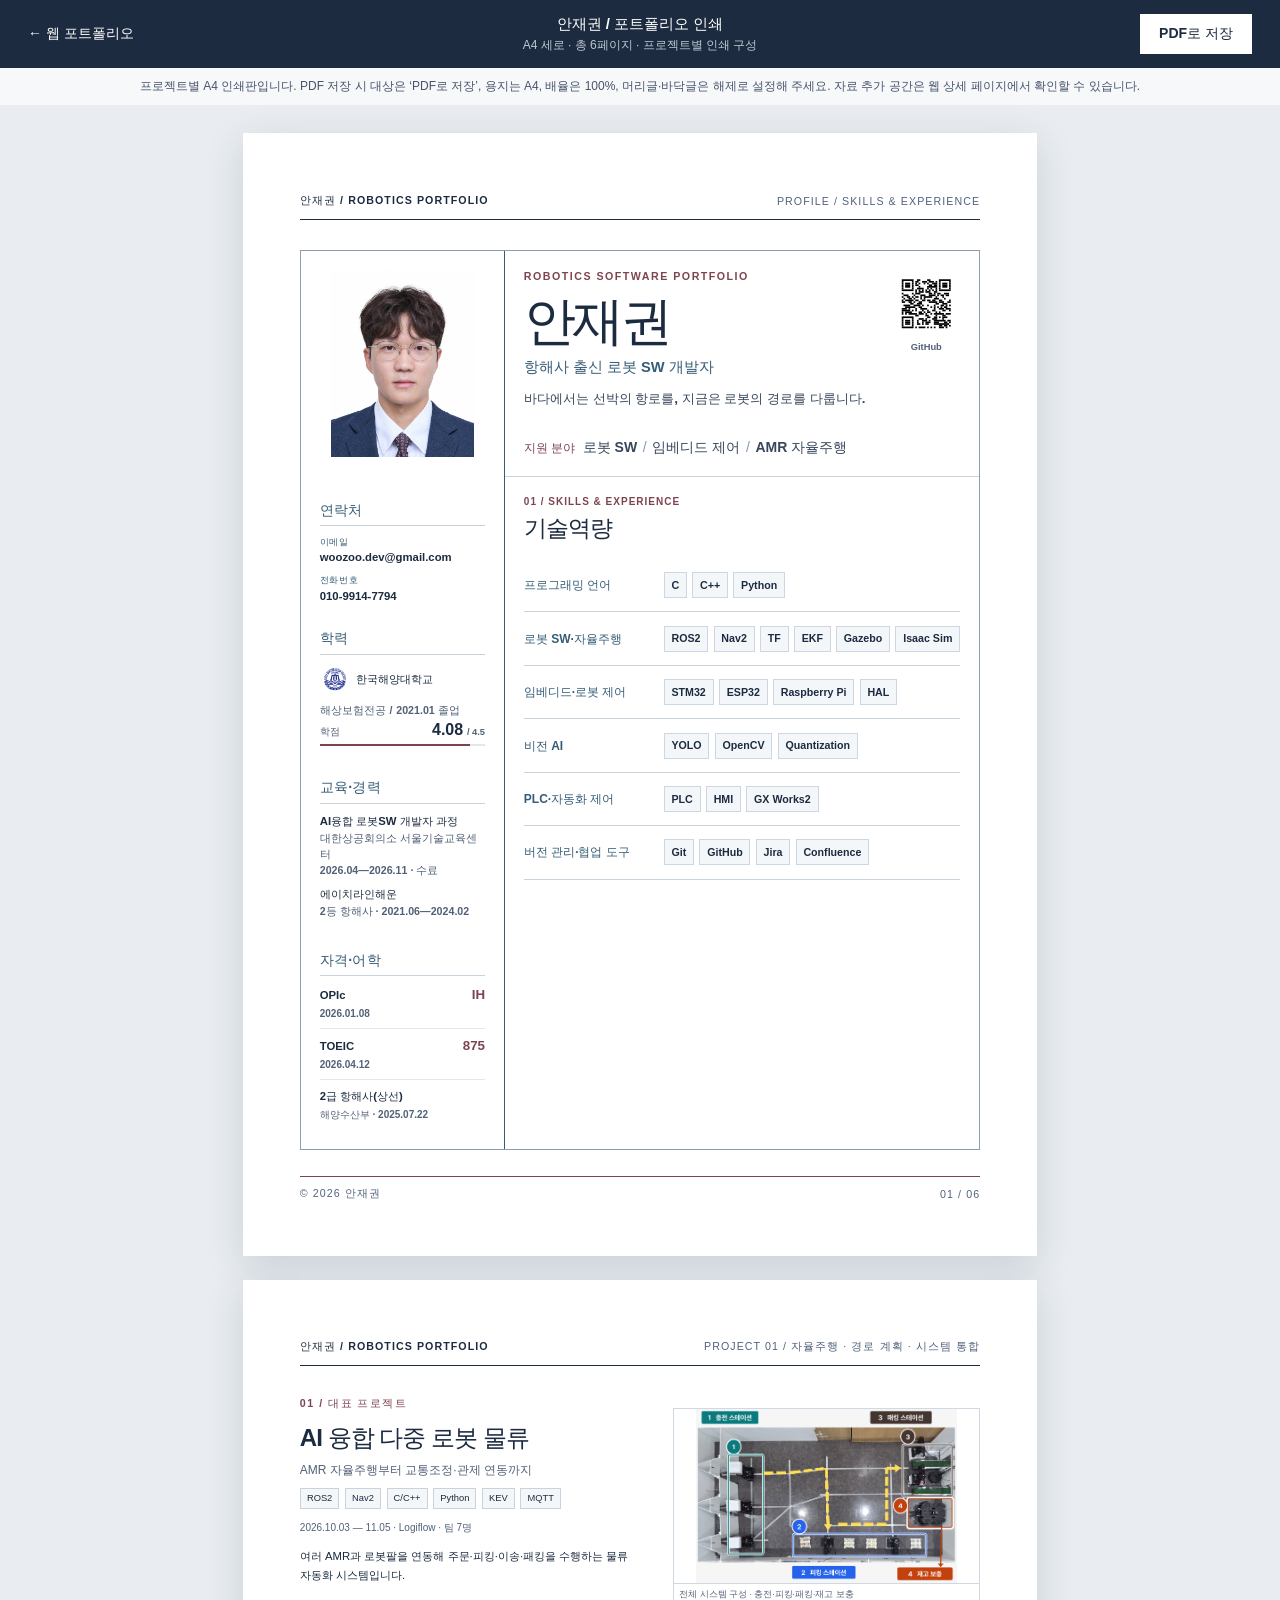
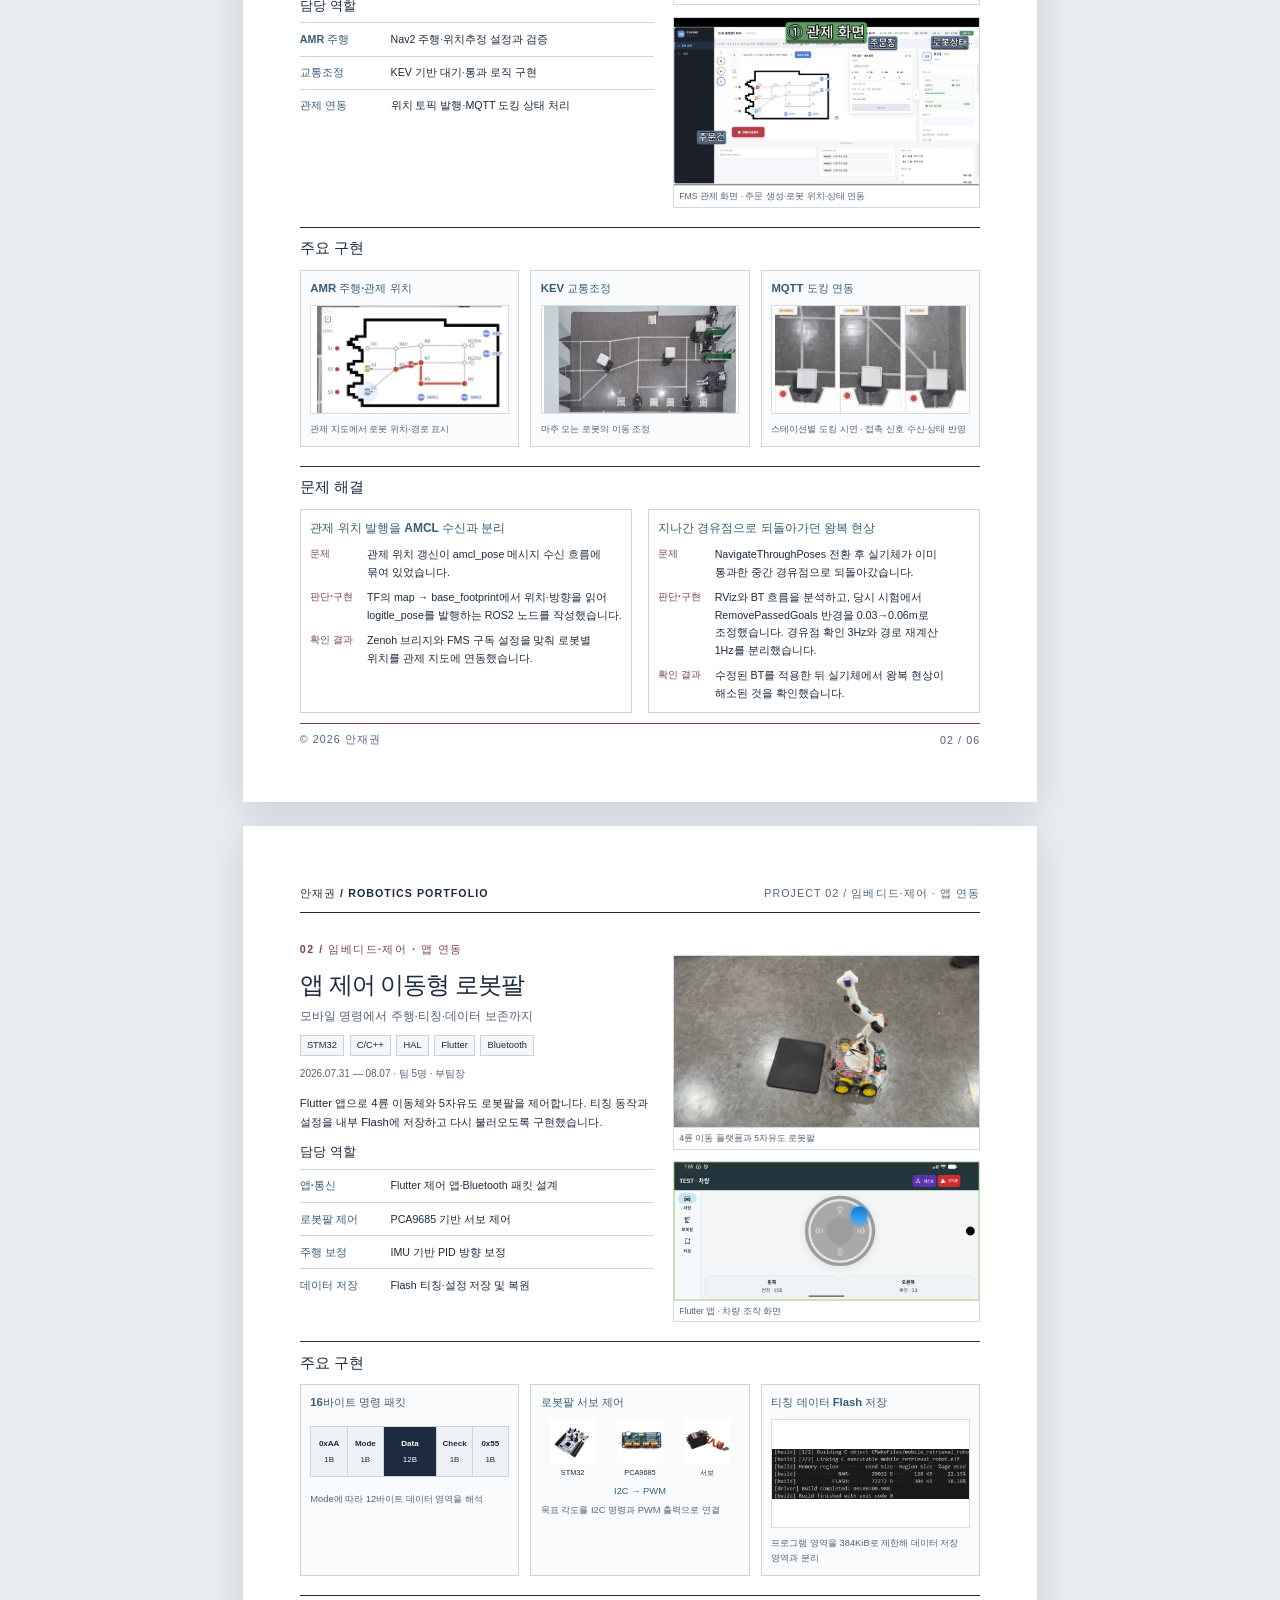
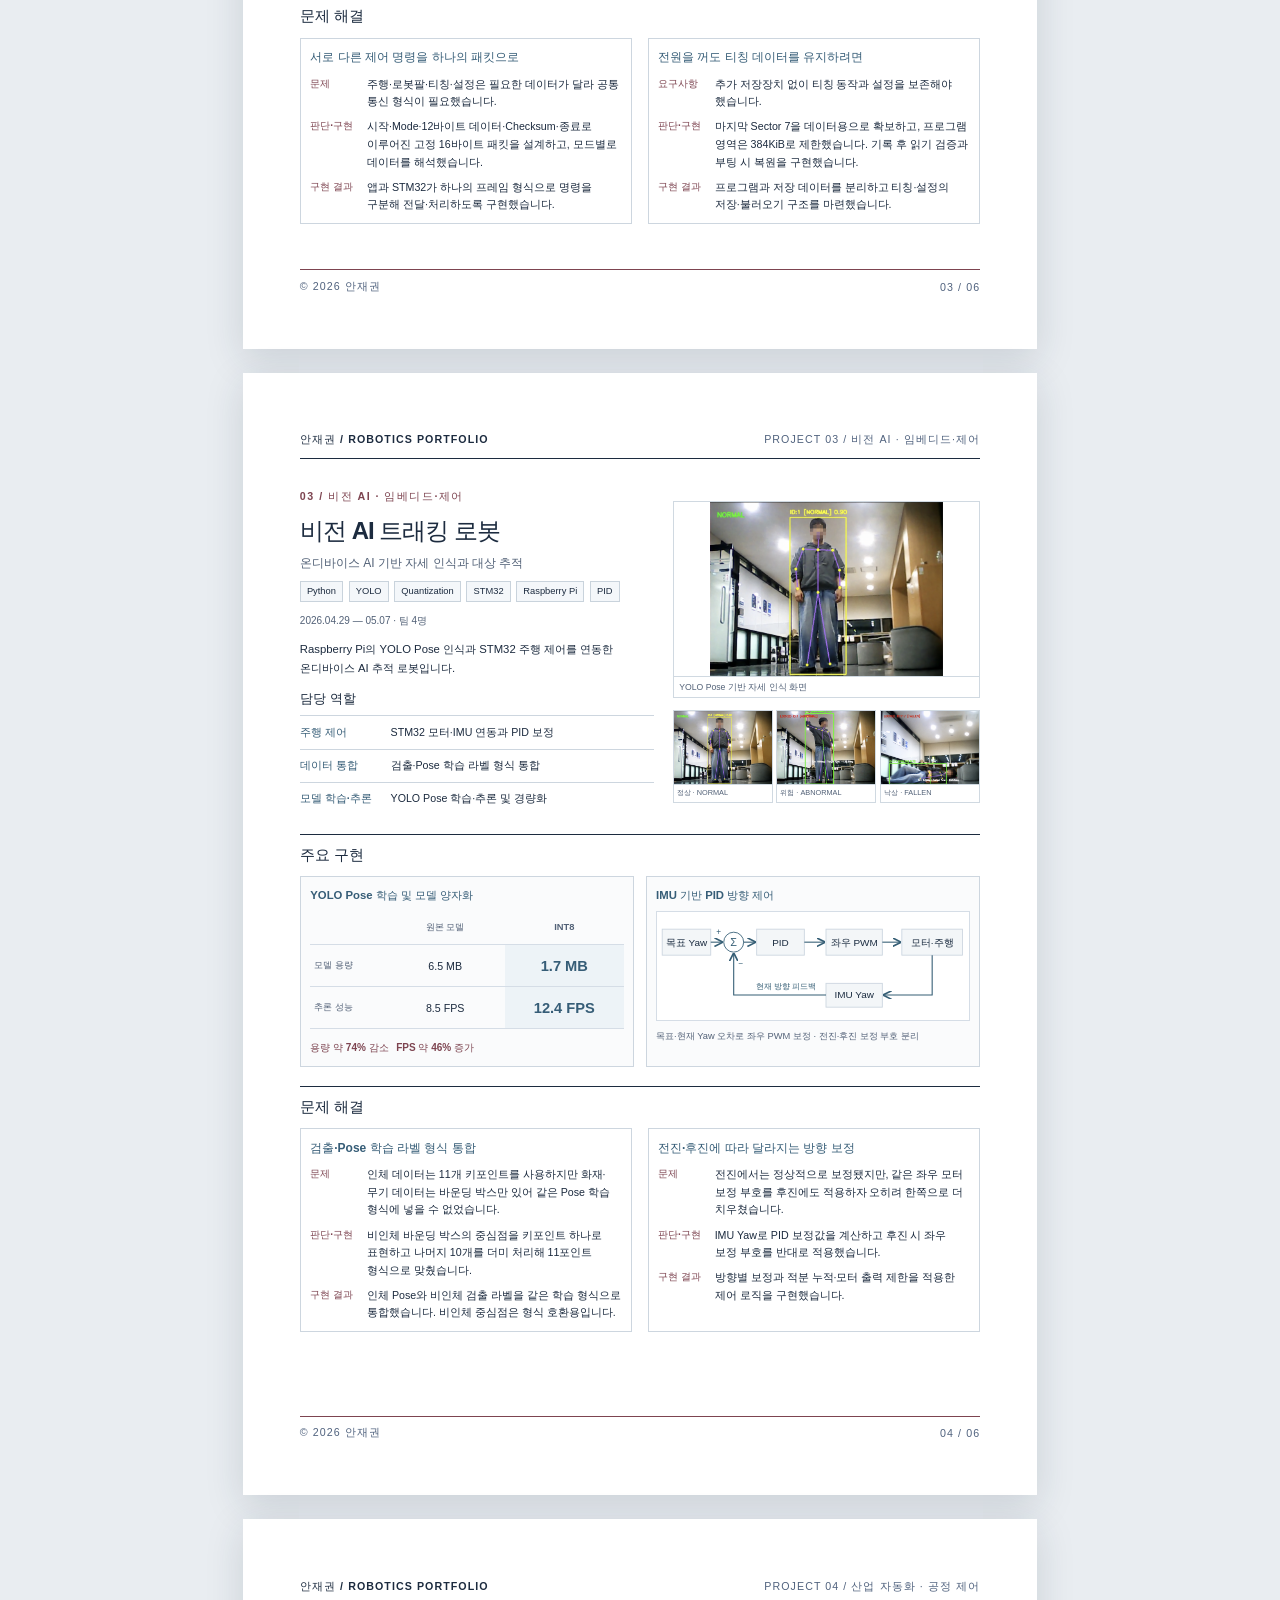
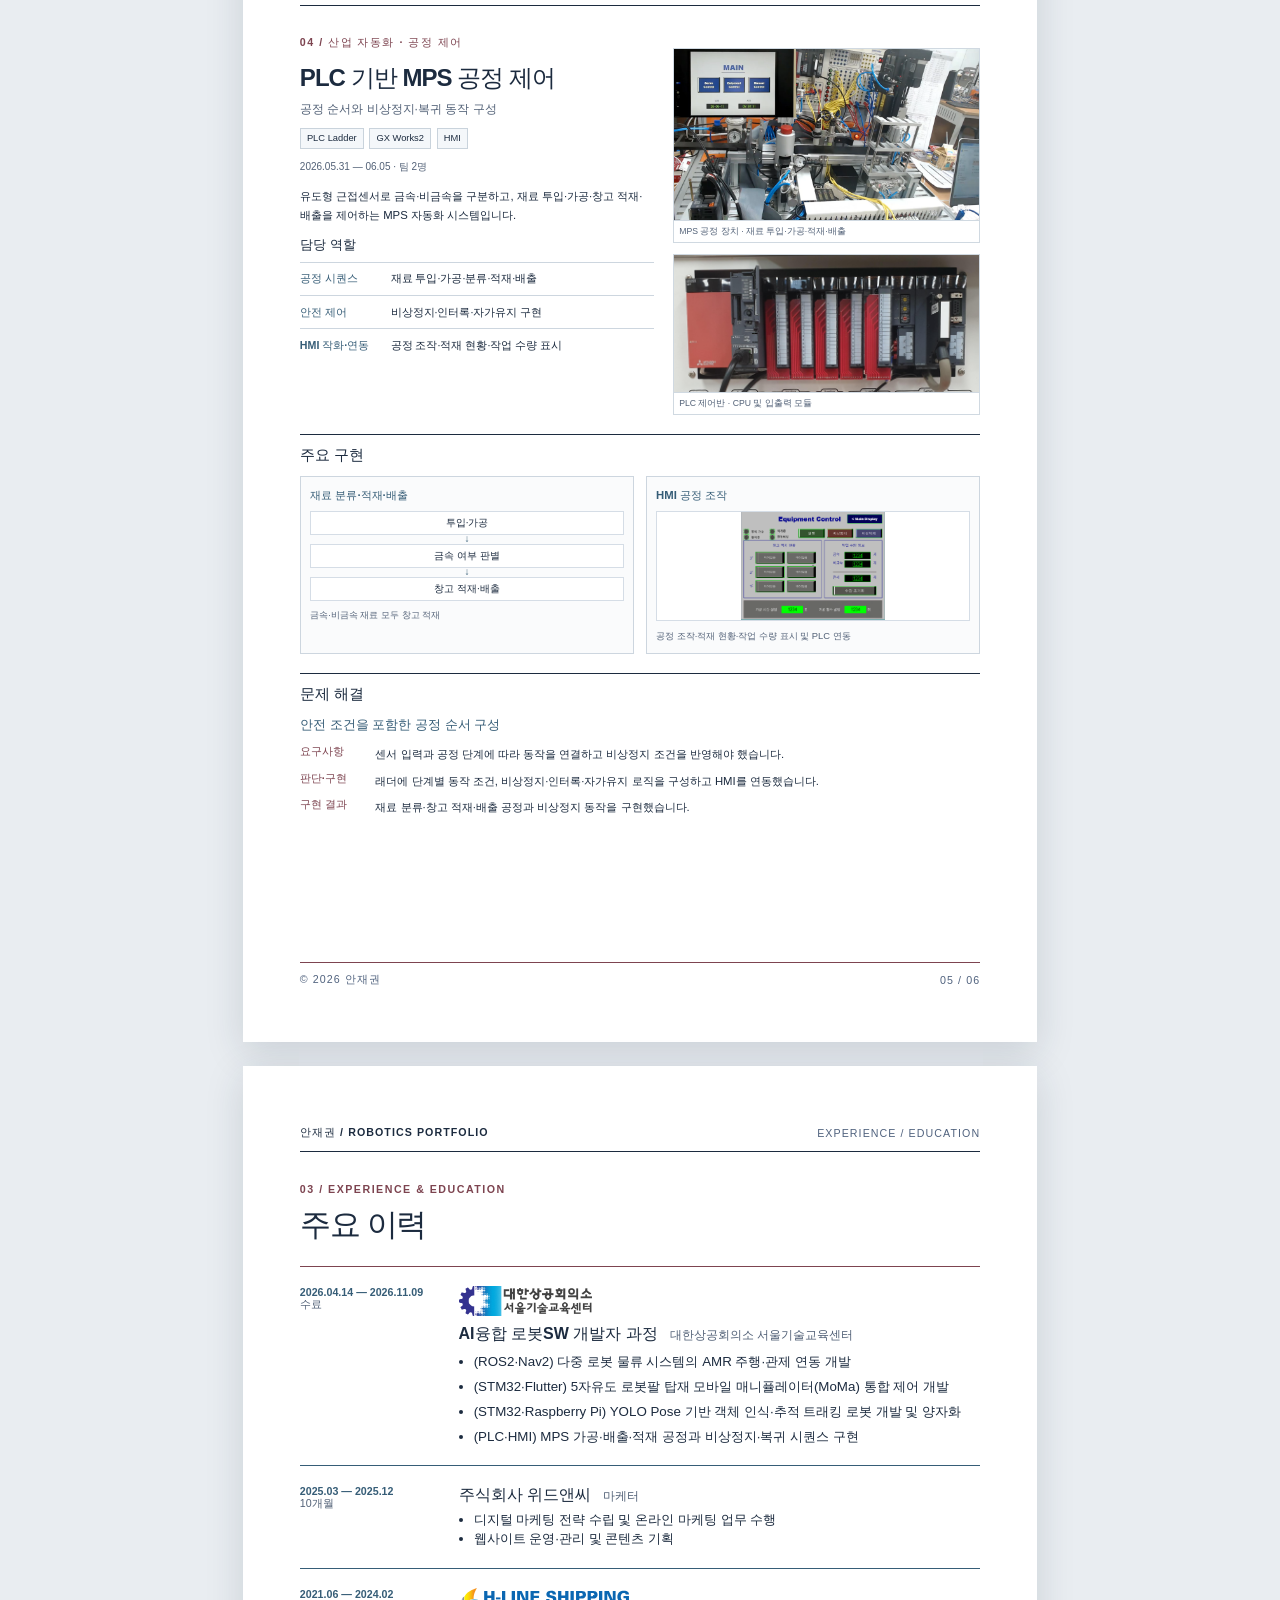
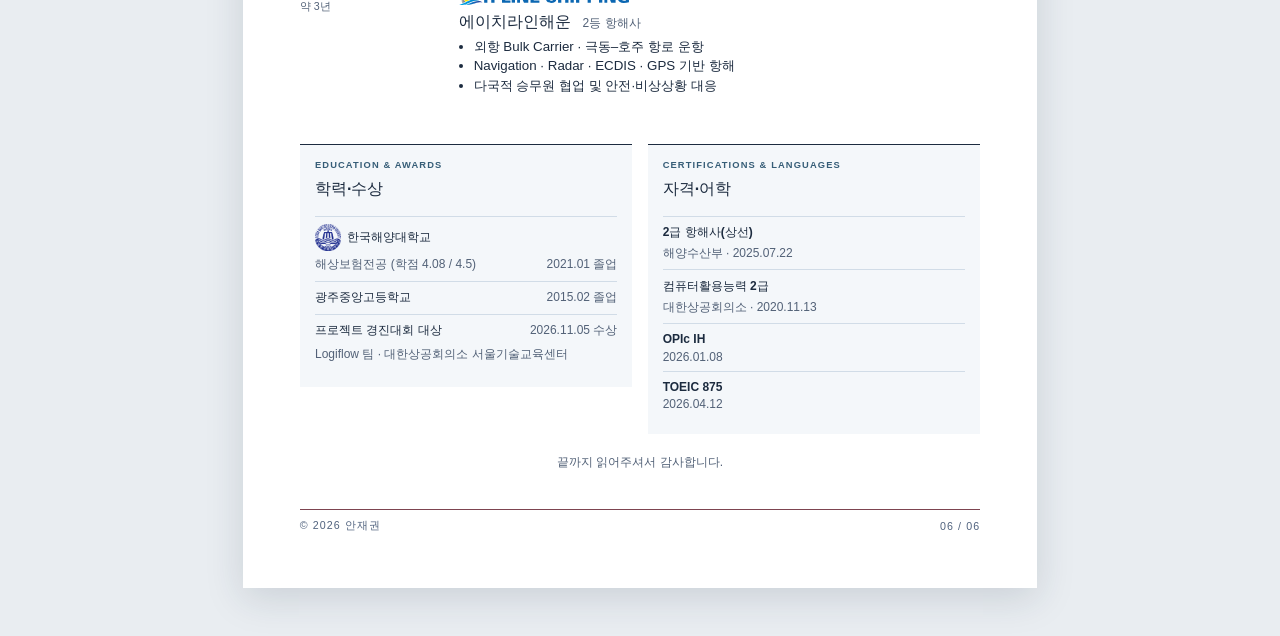
==== commit 11c2a9ec: "docs: 바운딩 박스 용어와 후진 PID 보정 문제 구체화" ====
--- a/print.html
+++ b/print.html
@@ -8,8 +8,8 @@
   <meta name="description" content="안재권 로봇 소프트웨어 포트폴리오 A4 인쇄 미리보기">
   <link rel="stylesheet" href="print.css?v=93">
   <link rel="stylesheet" href="print-projects.css?v=2">
-  <script src="project-content.js?v=2" defer></script>
-  <script src="print-projects.js?v=2" defer></script>
+  <script src="project-content.js?v=3" defer></script>
+  <script src="print-projects.js?v=3" defer></script>
   <script src="print.js?v=70" defer></script>
 </head>
 <body>
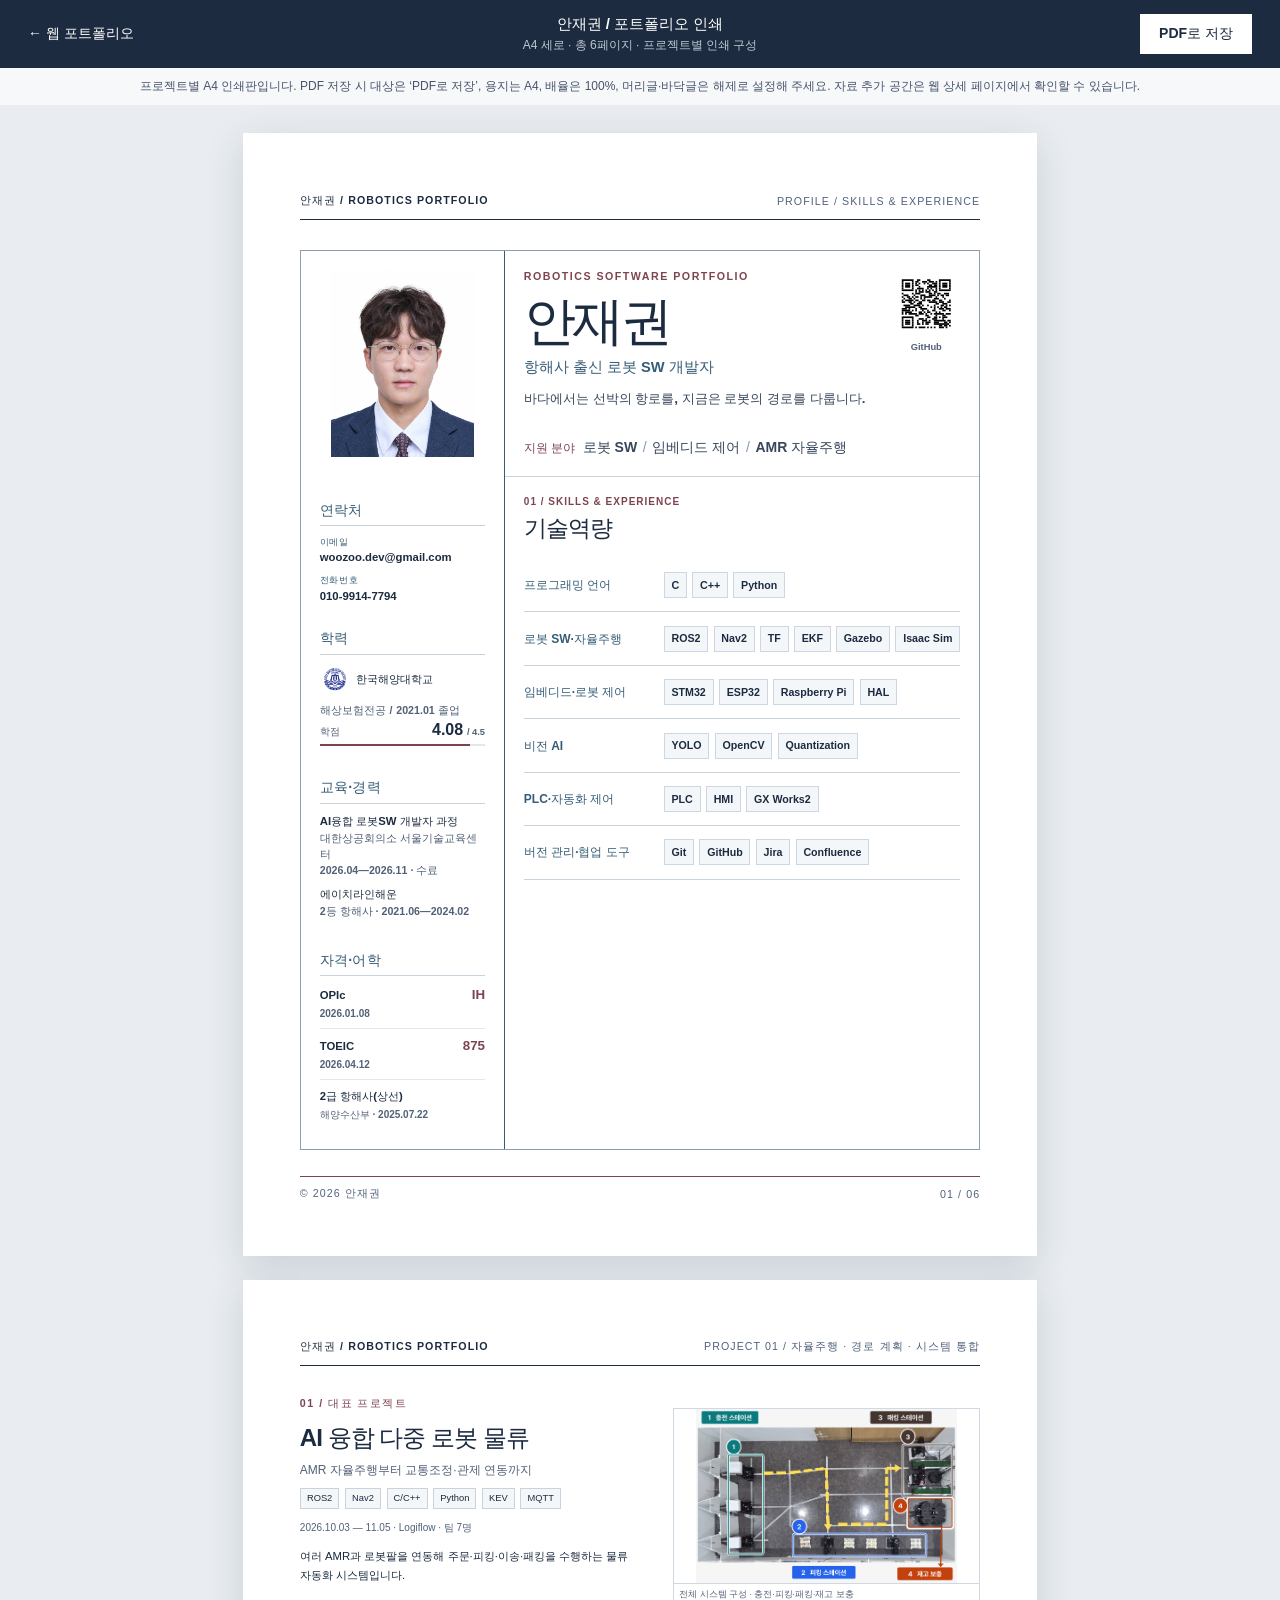
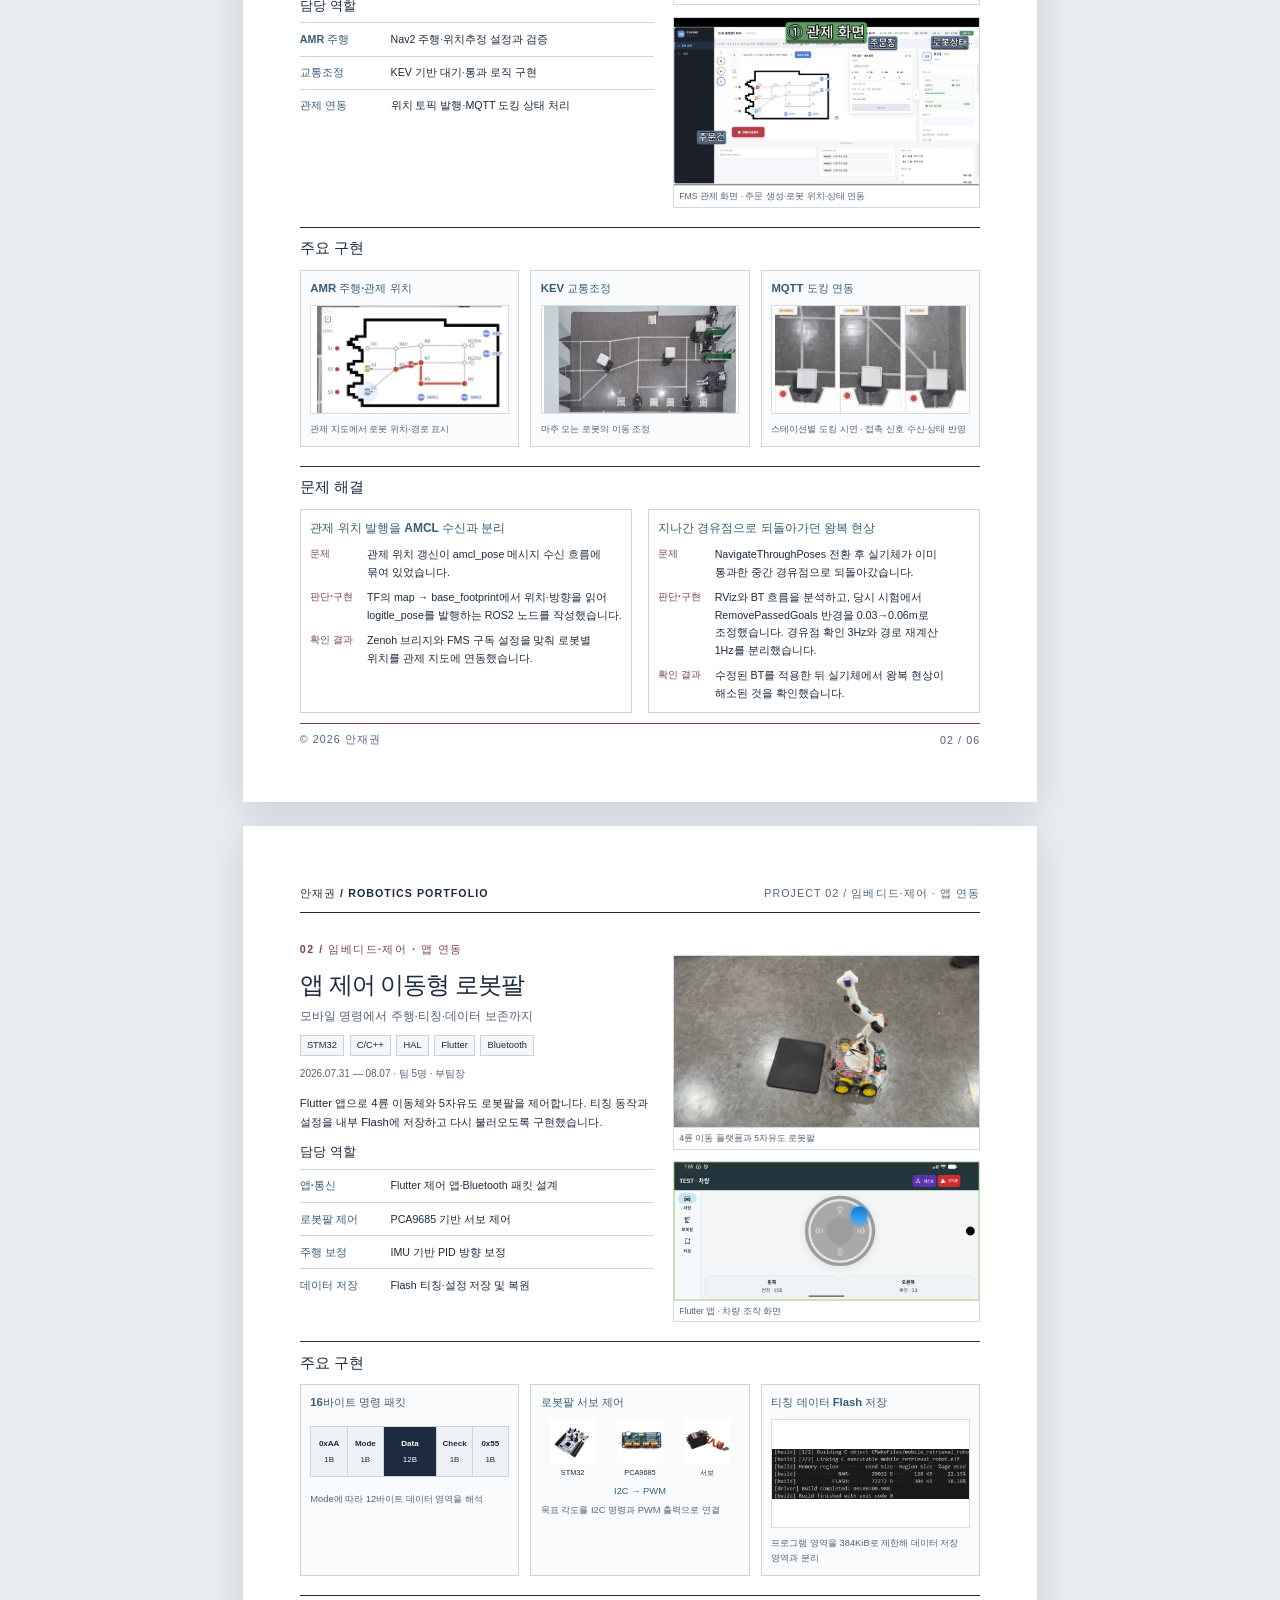
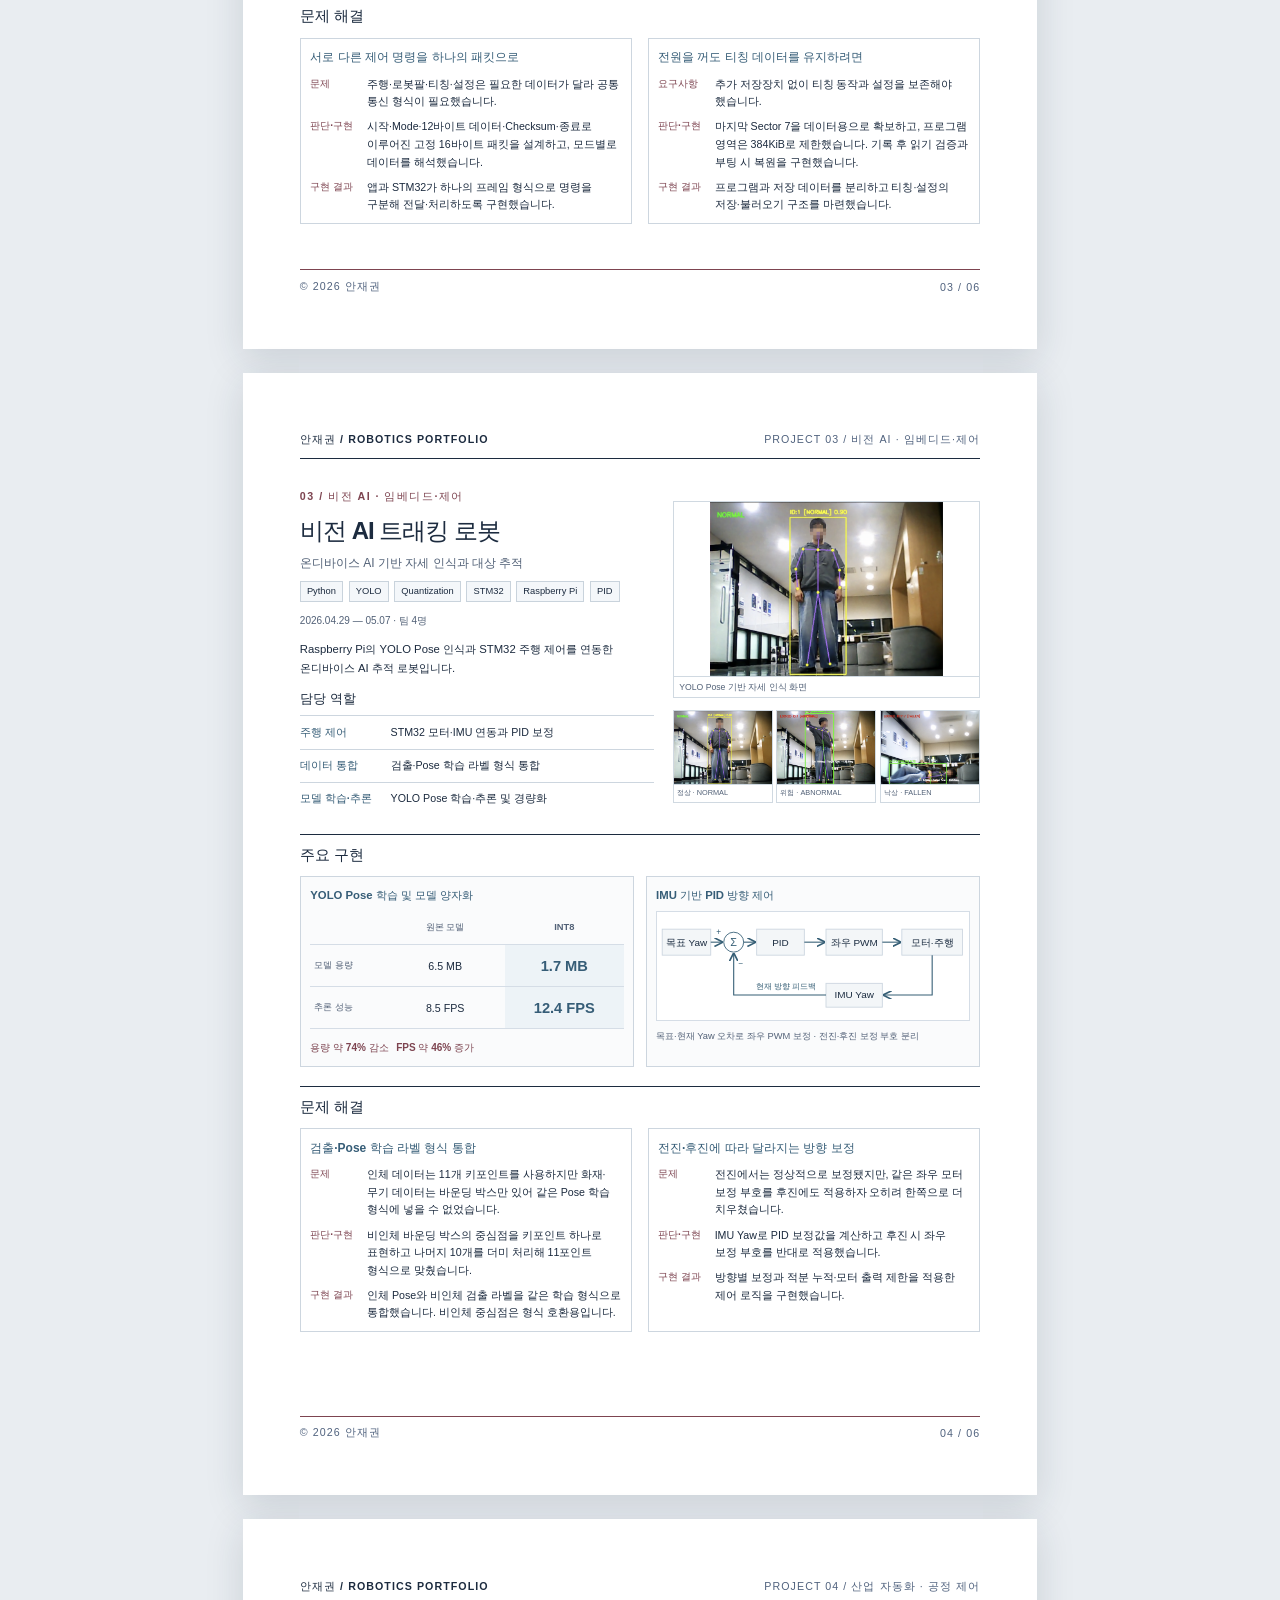
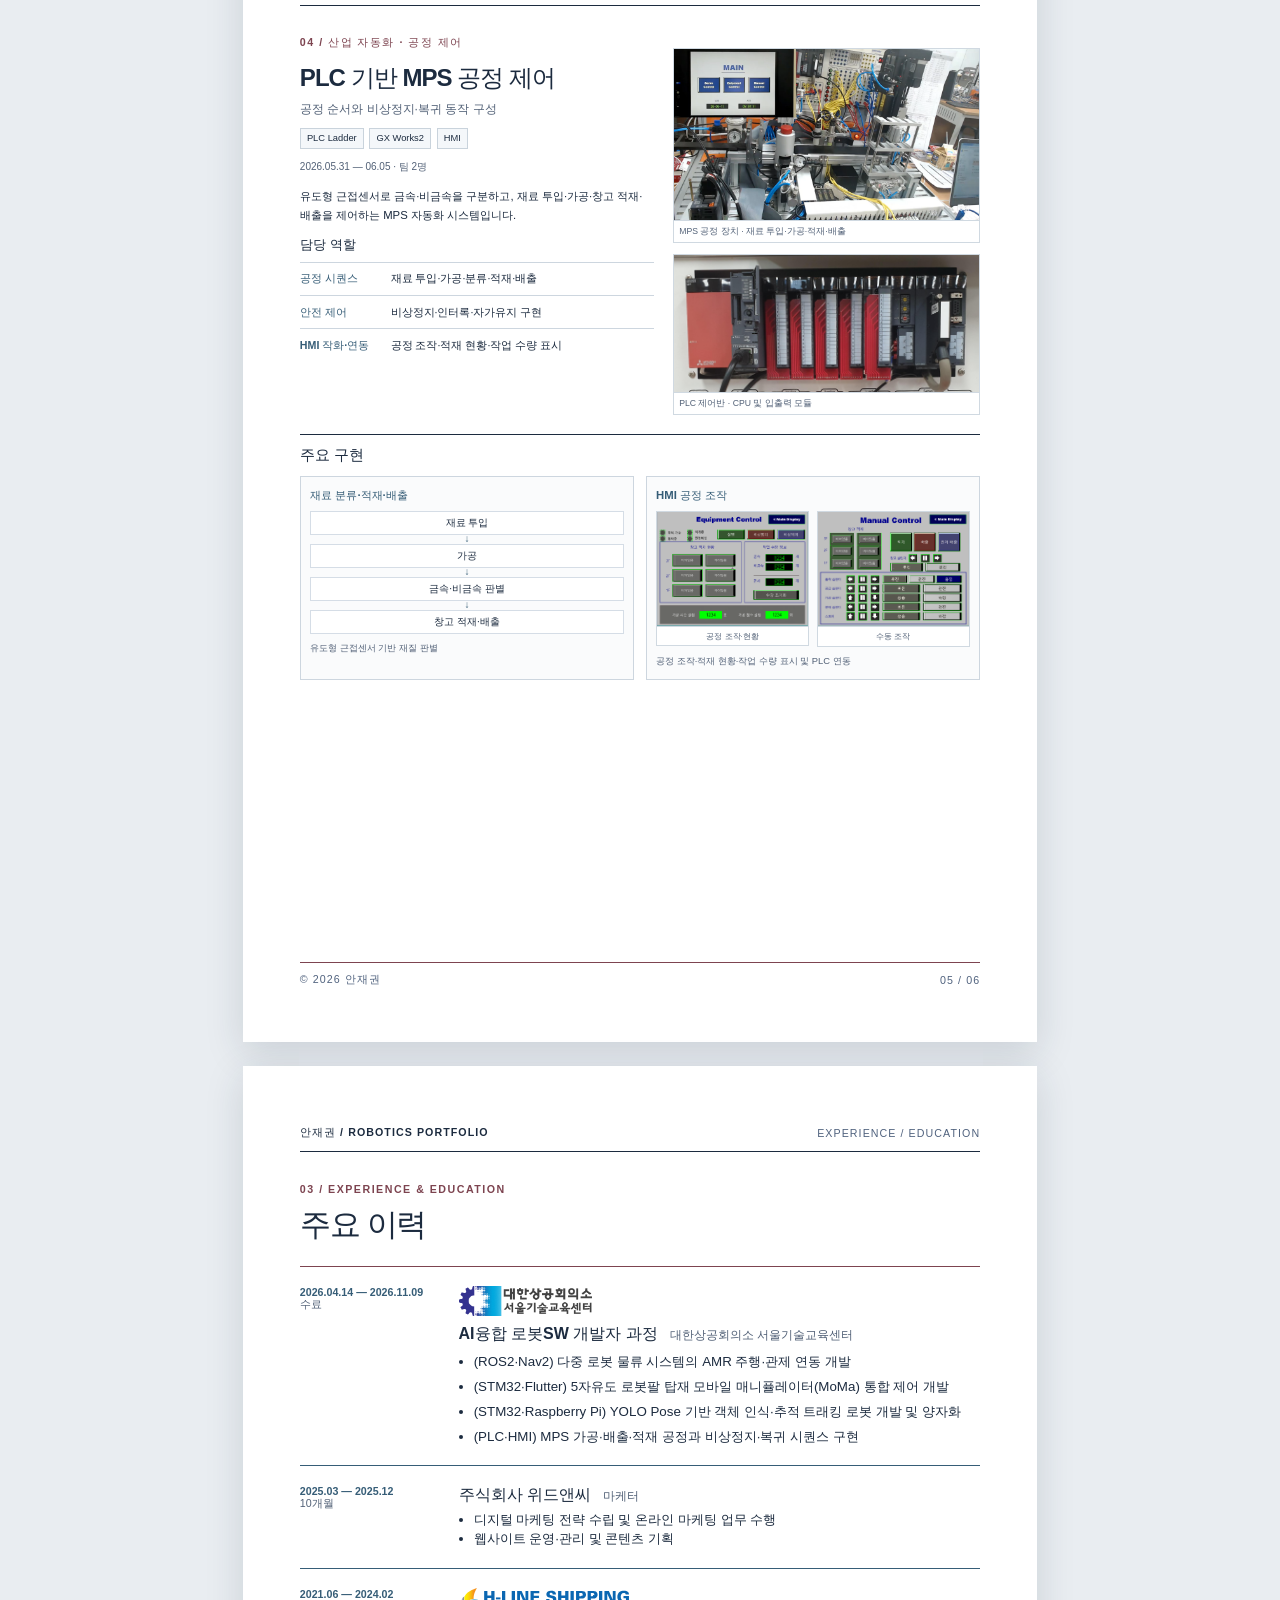
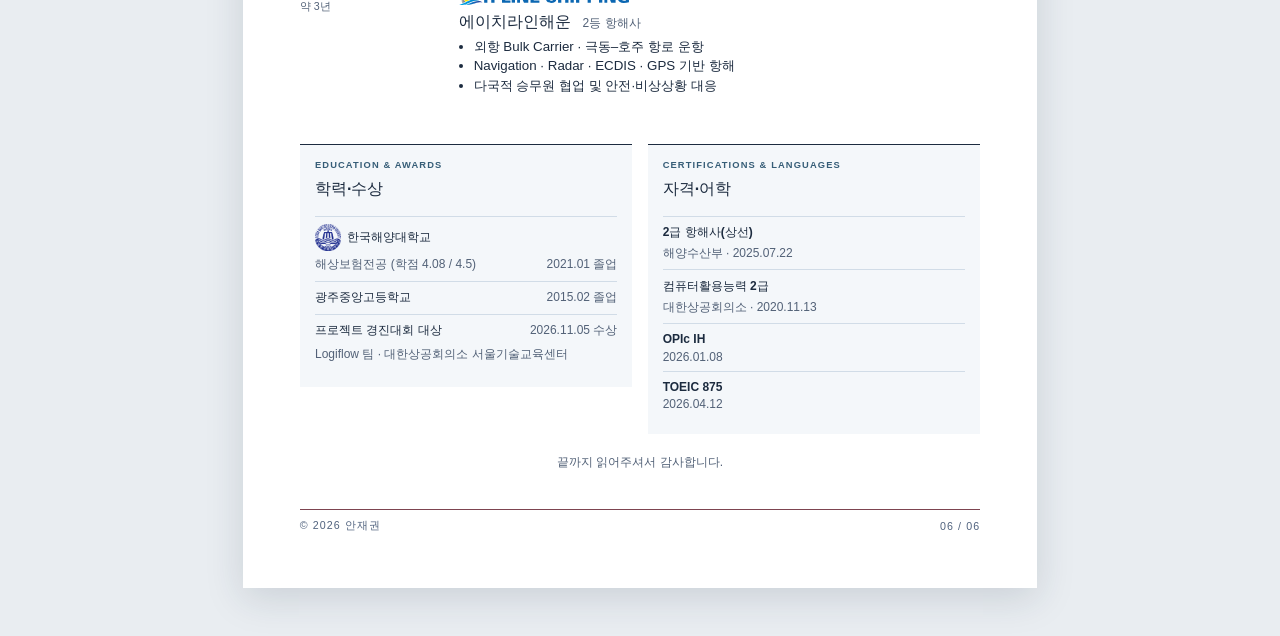
==== commit 1cc53eaa: "style: PLC 인쇄본 HMI 2장과 4단계 공정 정리" ====
--- a/print.html
+++ b/print.html
@@ -7,9 +7,9 @@
   <link rel="icon" type="image/svg+xml" href="assets/favicon-w.svg?v=2">
   <meta name="description" content="안재권 로봇 소프트웨어 포트폴리오 A4 인쇄 미리보기">
   <link rel="stylesheet" href="print.css?v=93">
-  <link rel="stylesheet" href="print-projects.css?v=2">
+  <link rel="stylesheet" href="print-projects.css?v=3">
   <script src="project-content.js?v=3" defer></script>
-  <script src="print-projects.js?v=3" defer></script>
+  <script src="print-projects.js?v=4" defer></script>
   <script src="print.js?v=70" defer></script>
 </head>
 <body>
--- a/print-projects.css
+++ b/print-projects.css
@@ -114,6 +114,10 @@
 .print-role-table .folio-print-row dd{margin:0;font-size:8pt;line-height:1.6;word-break:keep-all}
 
 .print-implementation-frame{display:block;width:100%;height:29mm;object-fit:contain;background:#fff;border:1px solid #d5dde6}
+.print-implementation-screens{display:grid;grid-template-columns:repeat(2,minmax(0,1fr));gap:2mm;align-items:start}
+.print-implementation-screens .folio-print-photo{margin:0;background:#fff}
+.print-implementation-screens .folio-print-photo img{width:100%;height:auto;object-fit:contain}
+.print-implementation-screens .folio-print-photo figcaption{font-size:6pt;padding:1mm;line-height:1.4;text-align:center}
 
 .print-problem-grid{display:grid;grid-template-columns:minmax(0,1fr);gap:4mm}
 .print-problem-grid[data-count="2"]{grid-template-columns:repeat(2,minmax(0,1fr))}
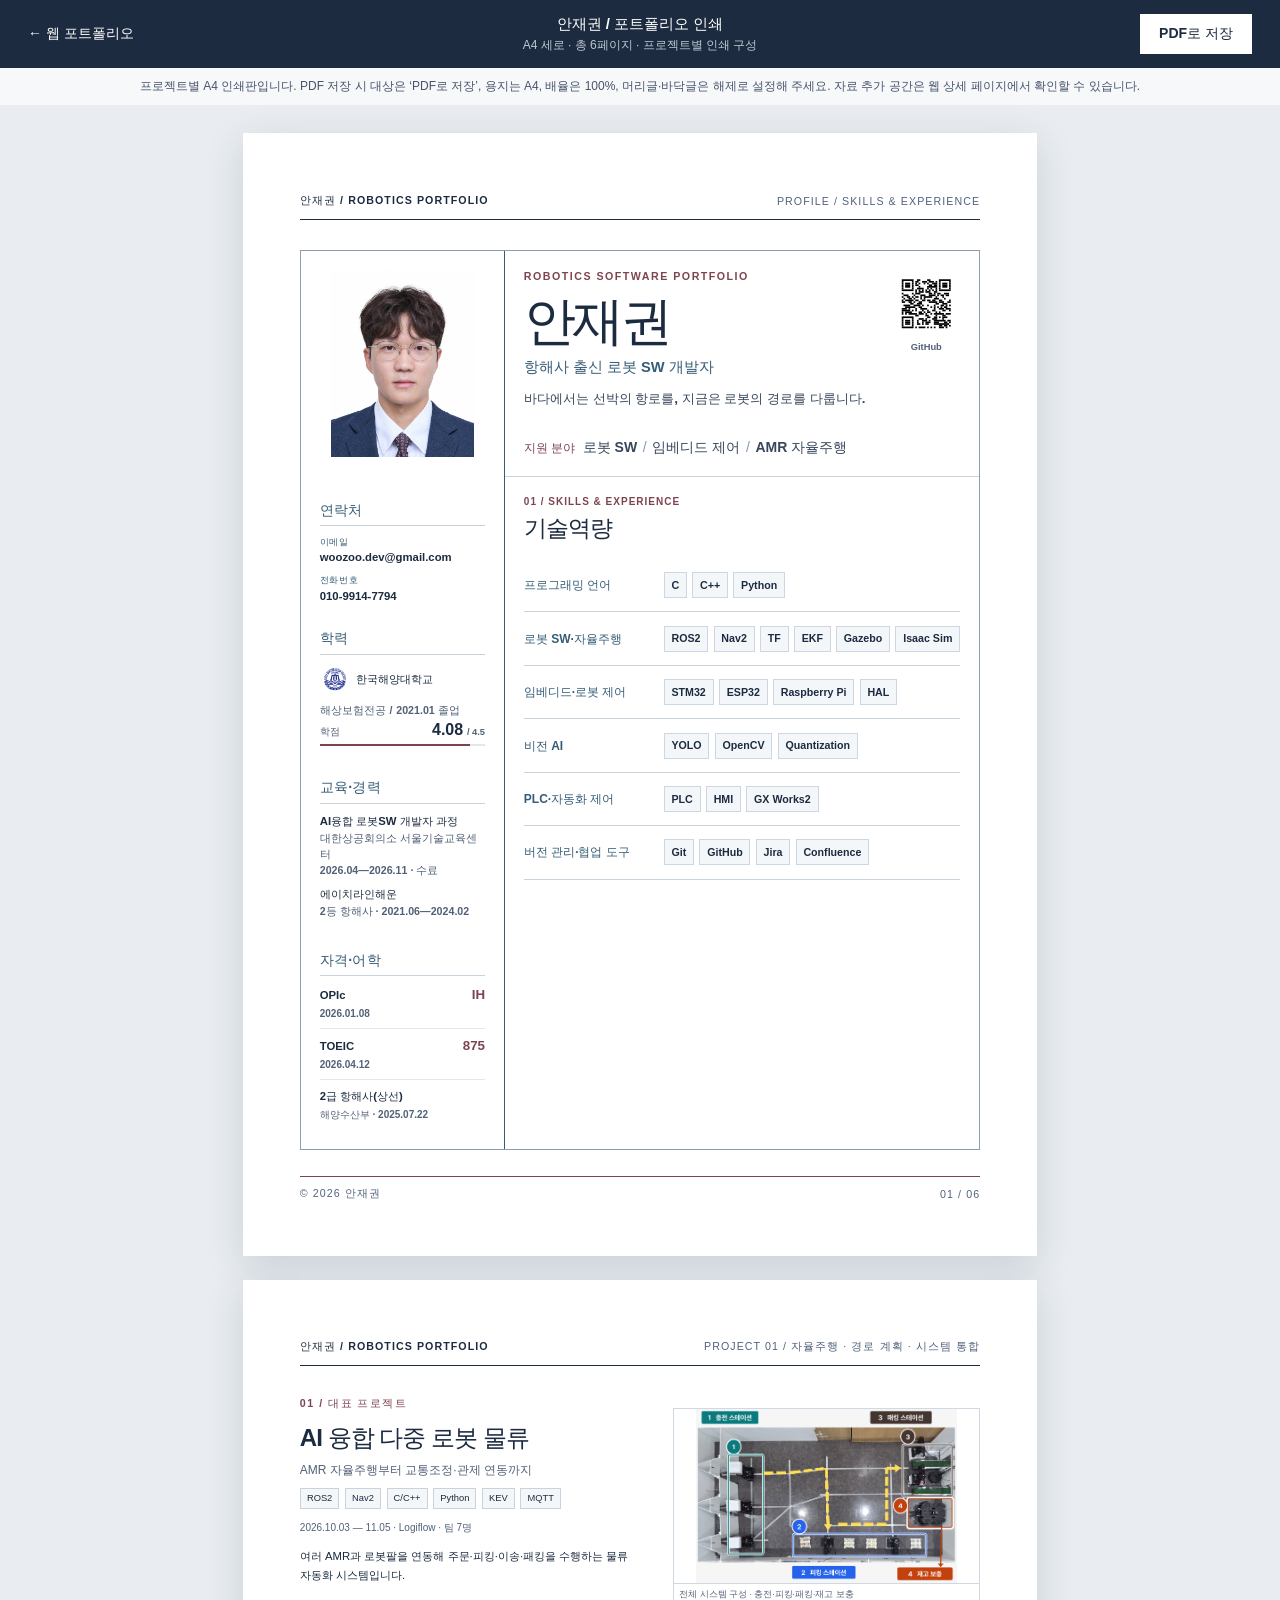
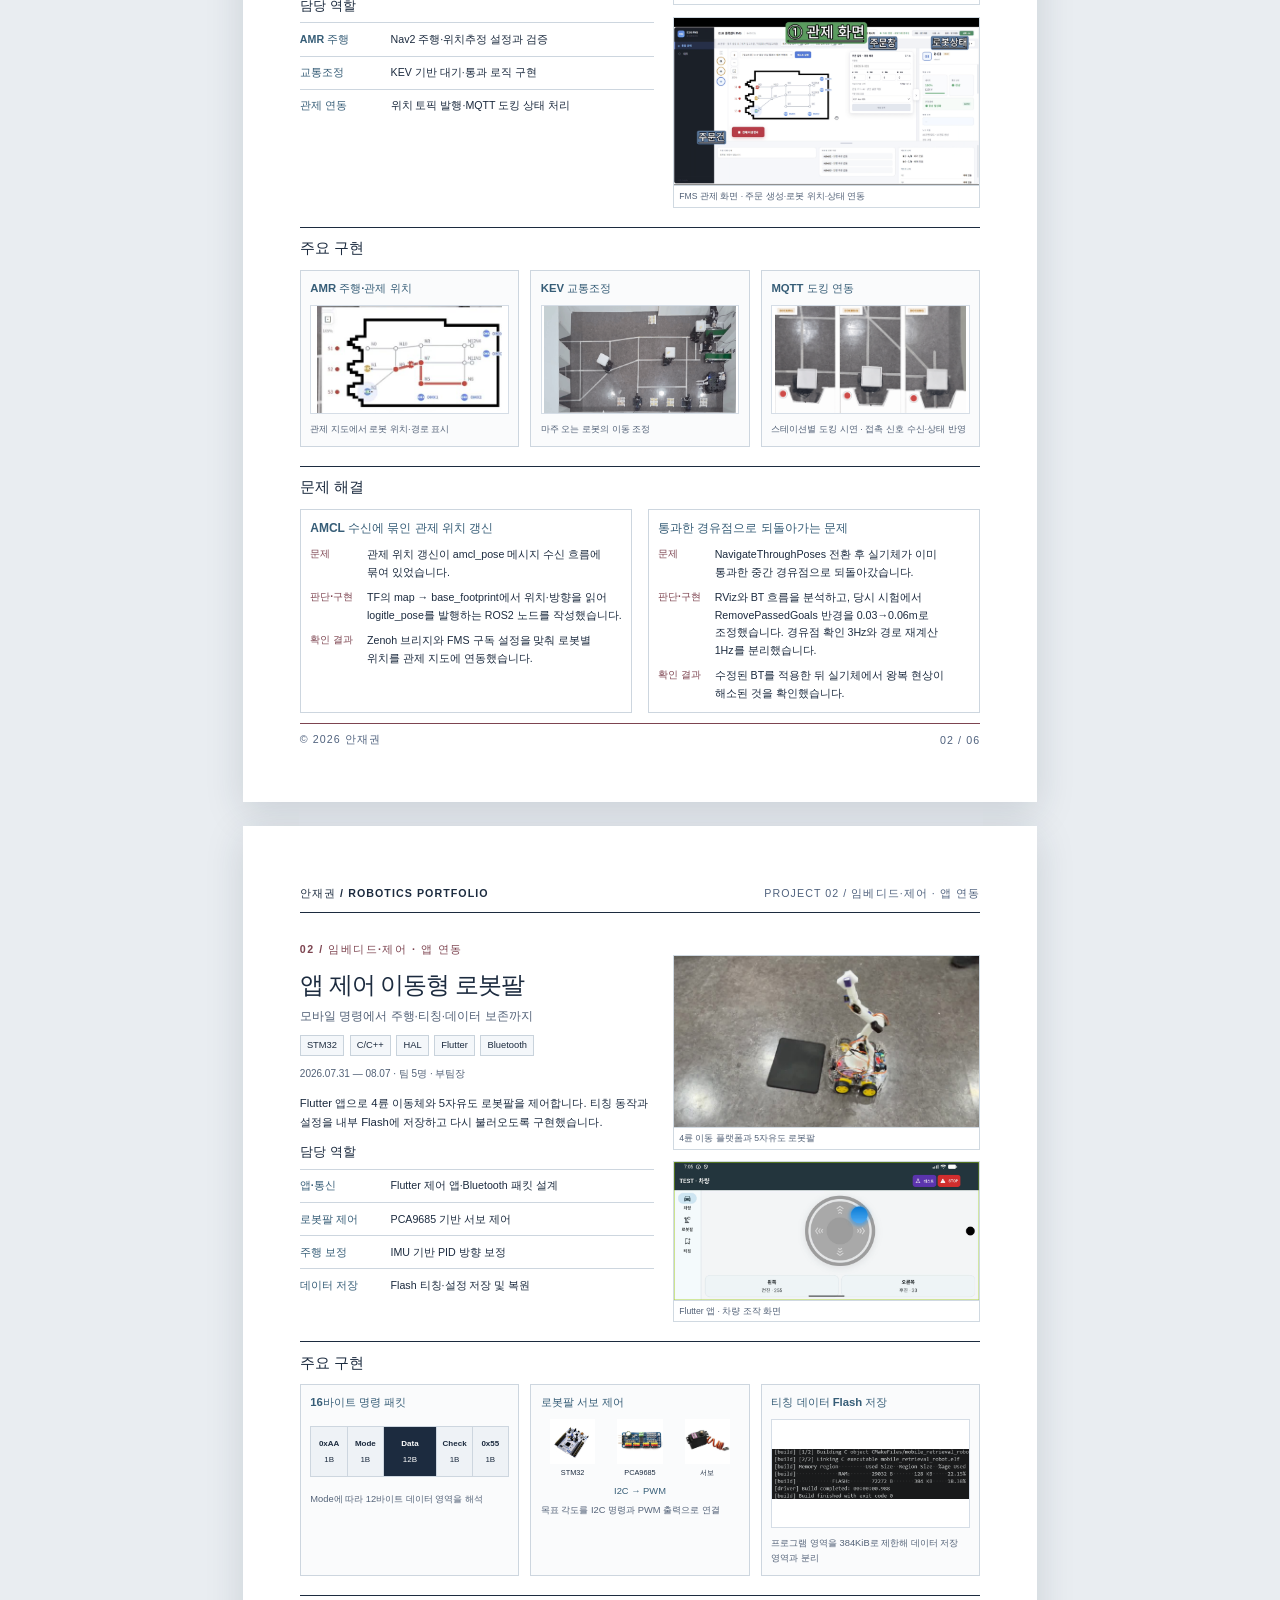
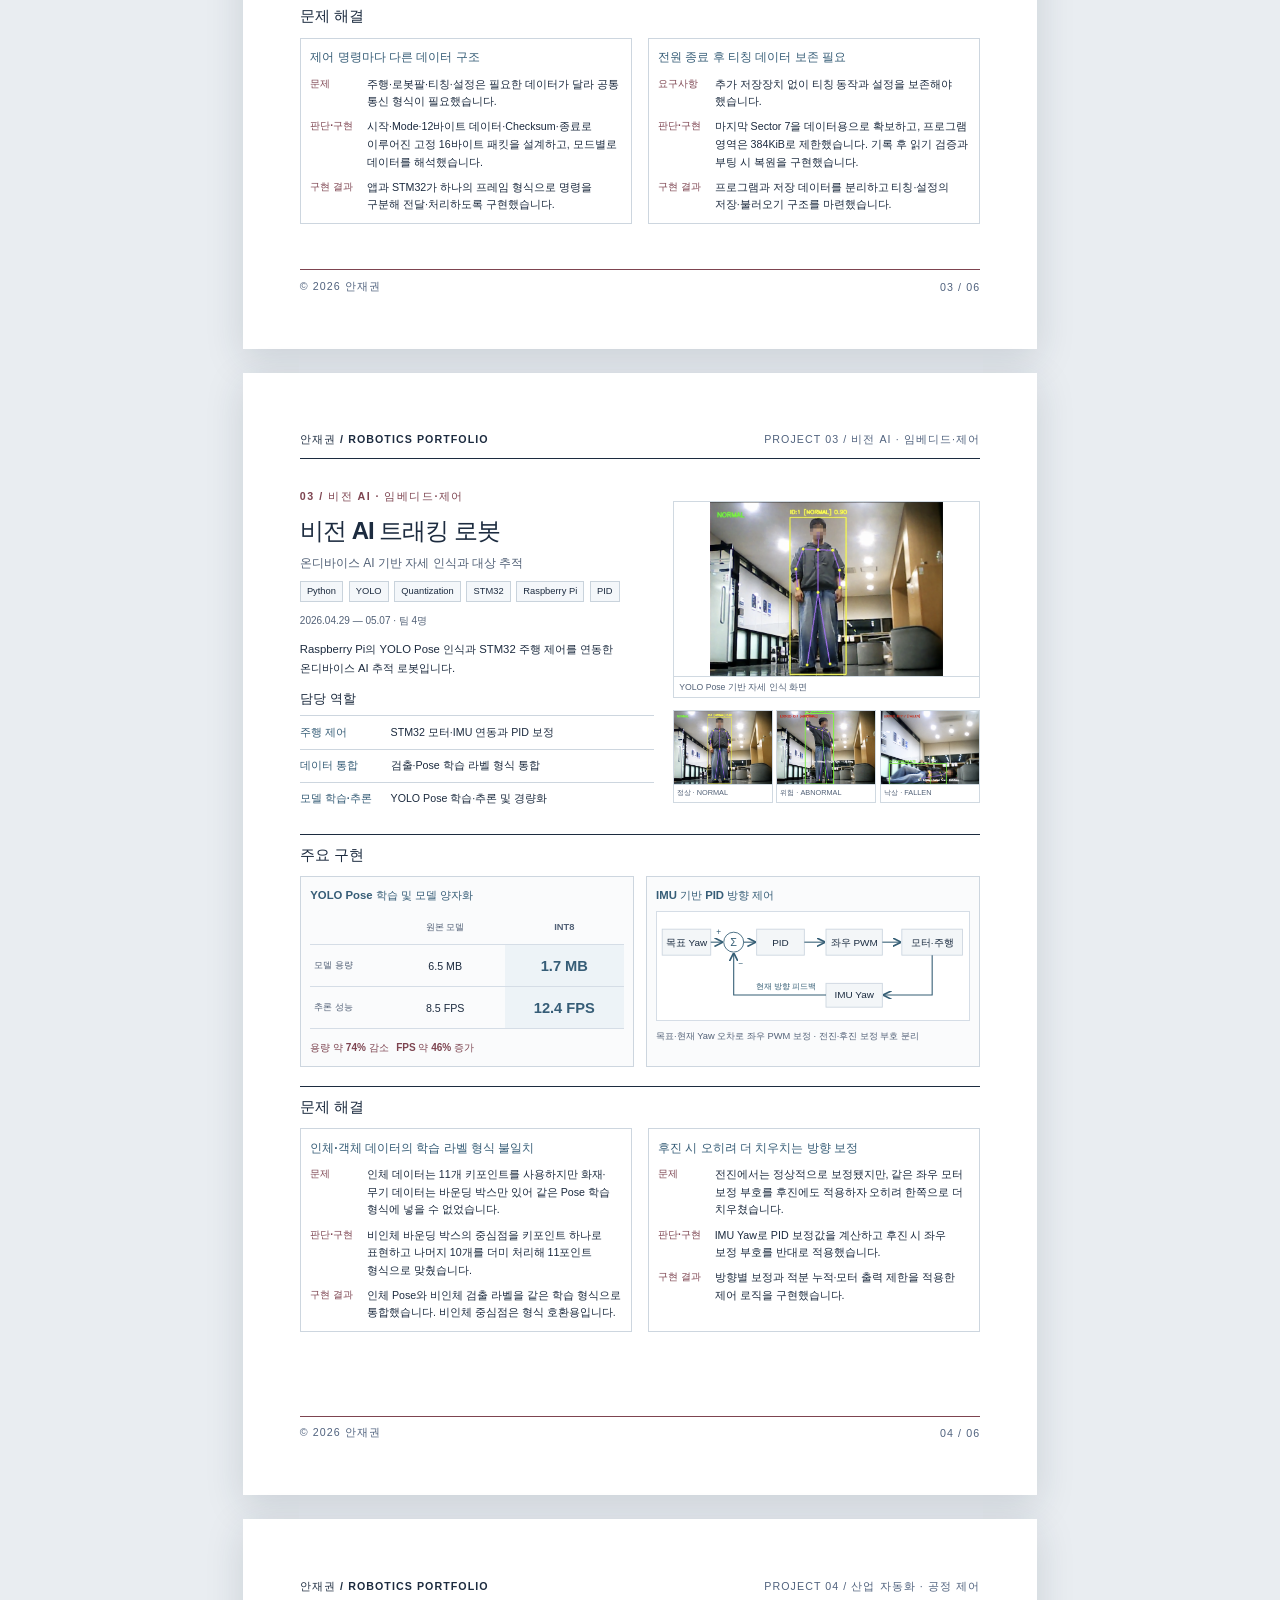
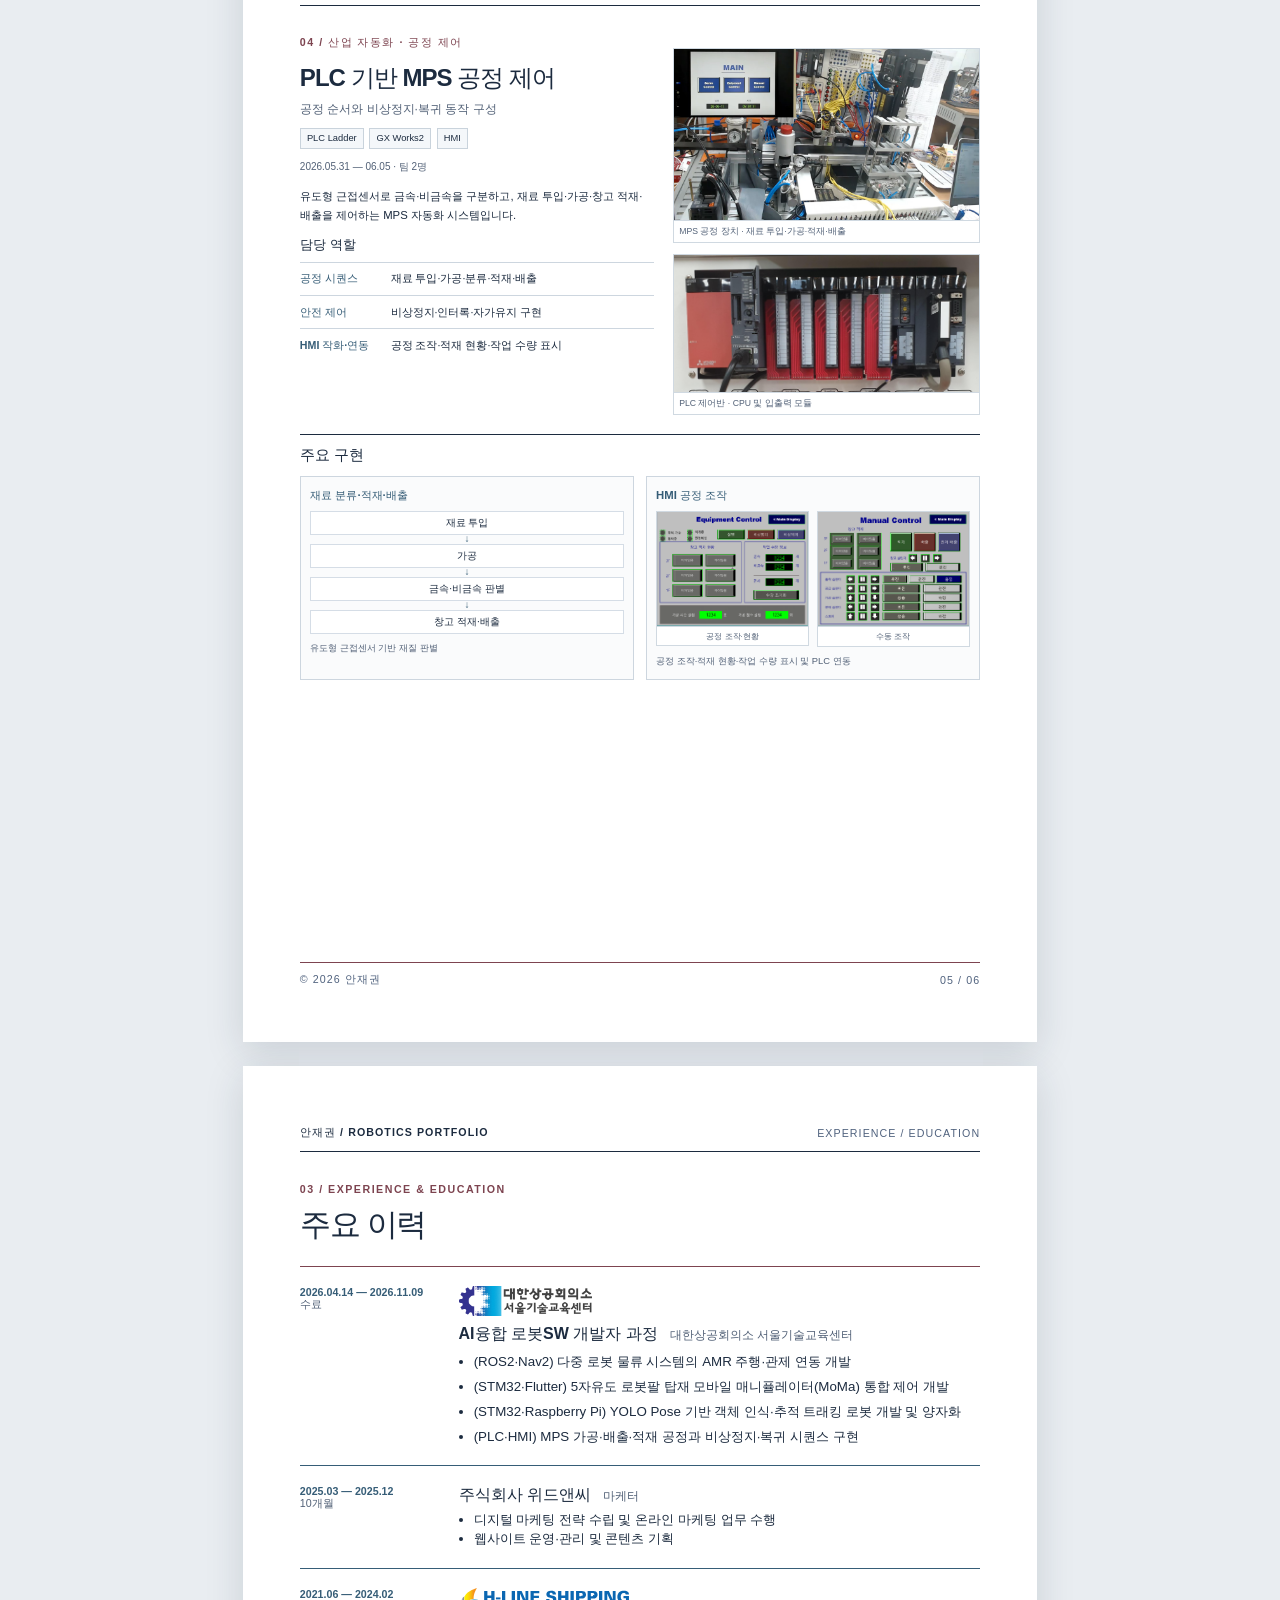
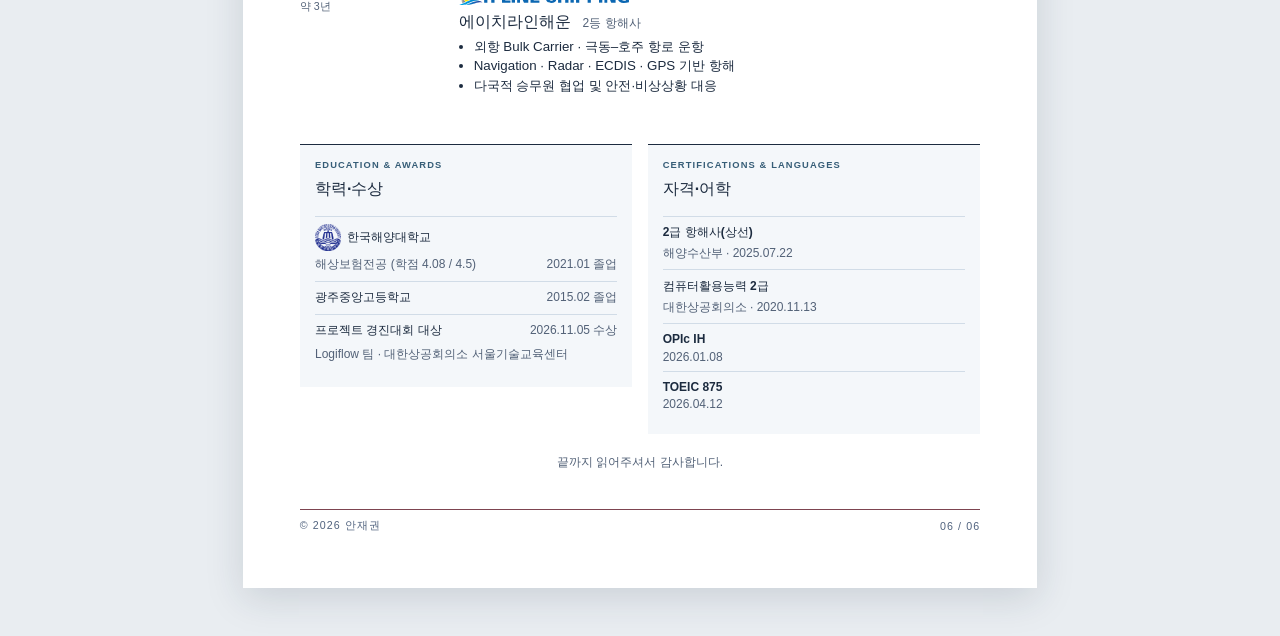
==== commit 4a71752f: "docs: 인쇄본 문제 해결 제목을 문제 중심으로 정리" ====
--- a/print.html
+++ b/print.html
@@ -9,7 +9,7 @@
   <link rel="stylesheet" href="print.css?v=93">
   <link rel="stylesheet" href="print-projects.css?v=3">
   <script src="project-content.js?v=3" defer></script>
-  <script src="print-projects.js?v=4" defer></script>
+  <script src="print-projects.js?v=5" defer></script>
   <script src="print.js?v=70" defer></script>
 </head>
 <body>
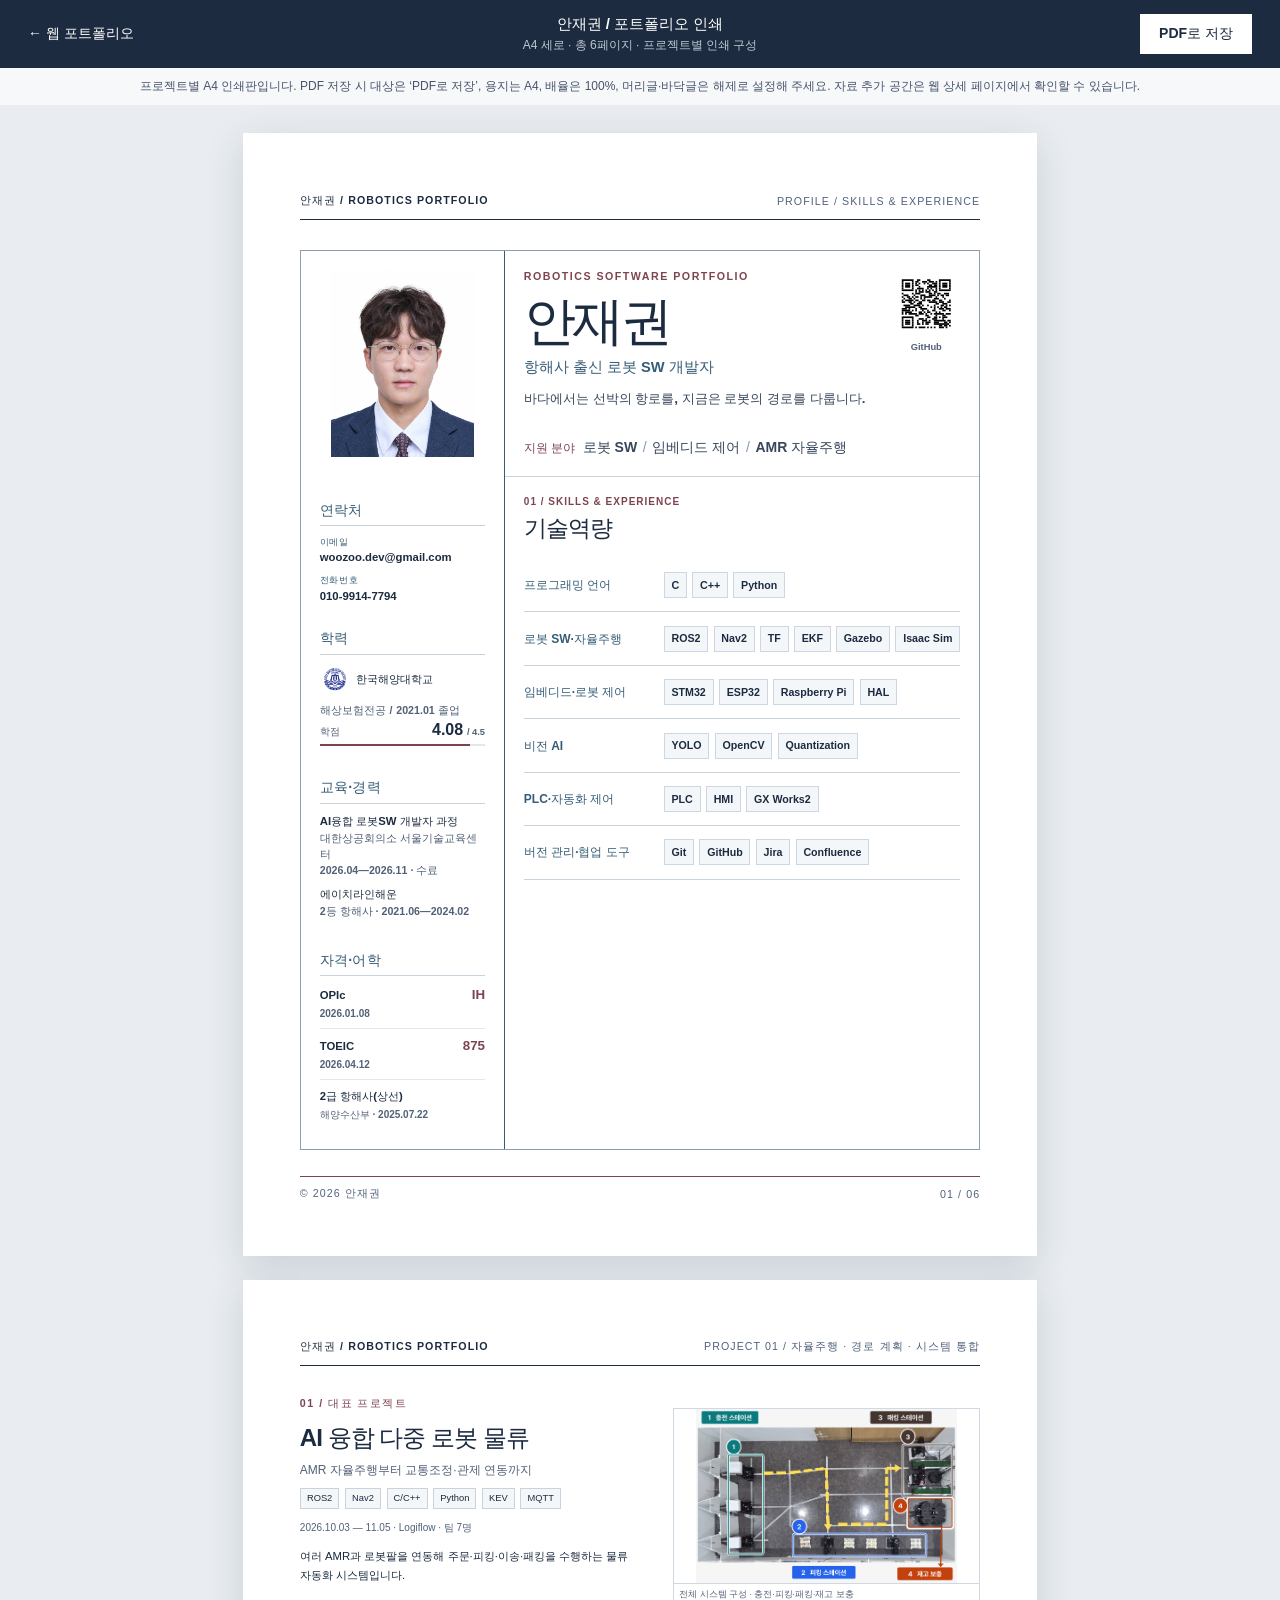
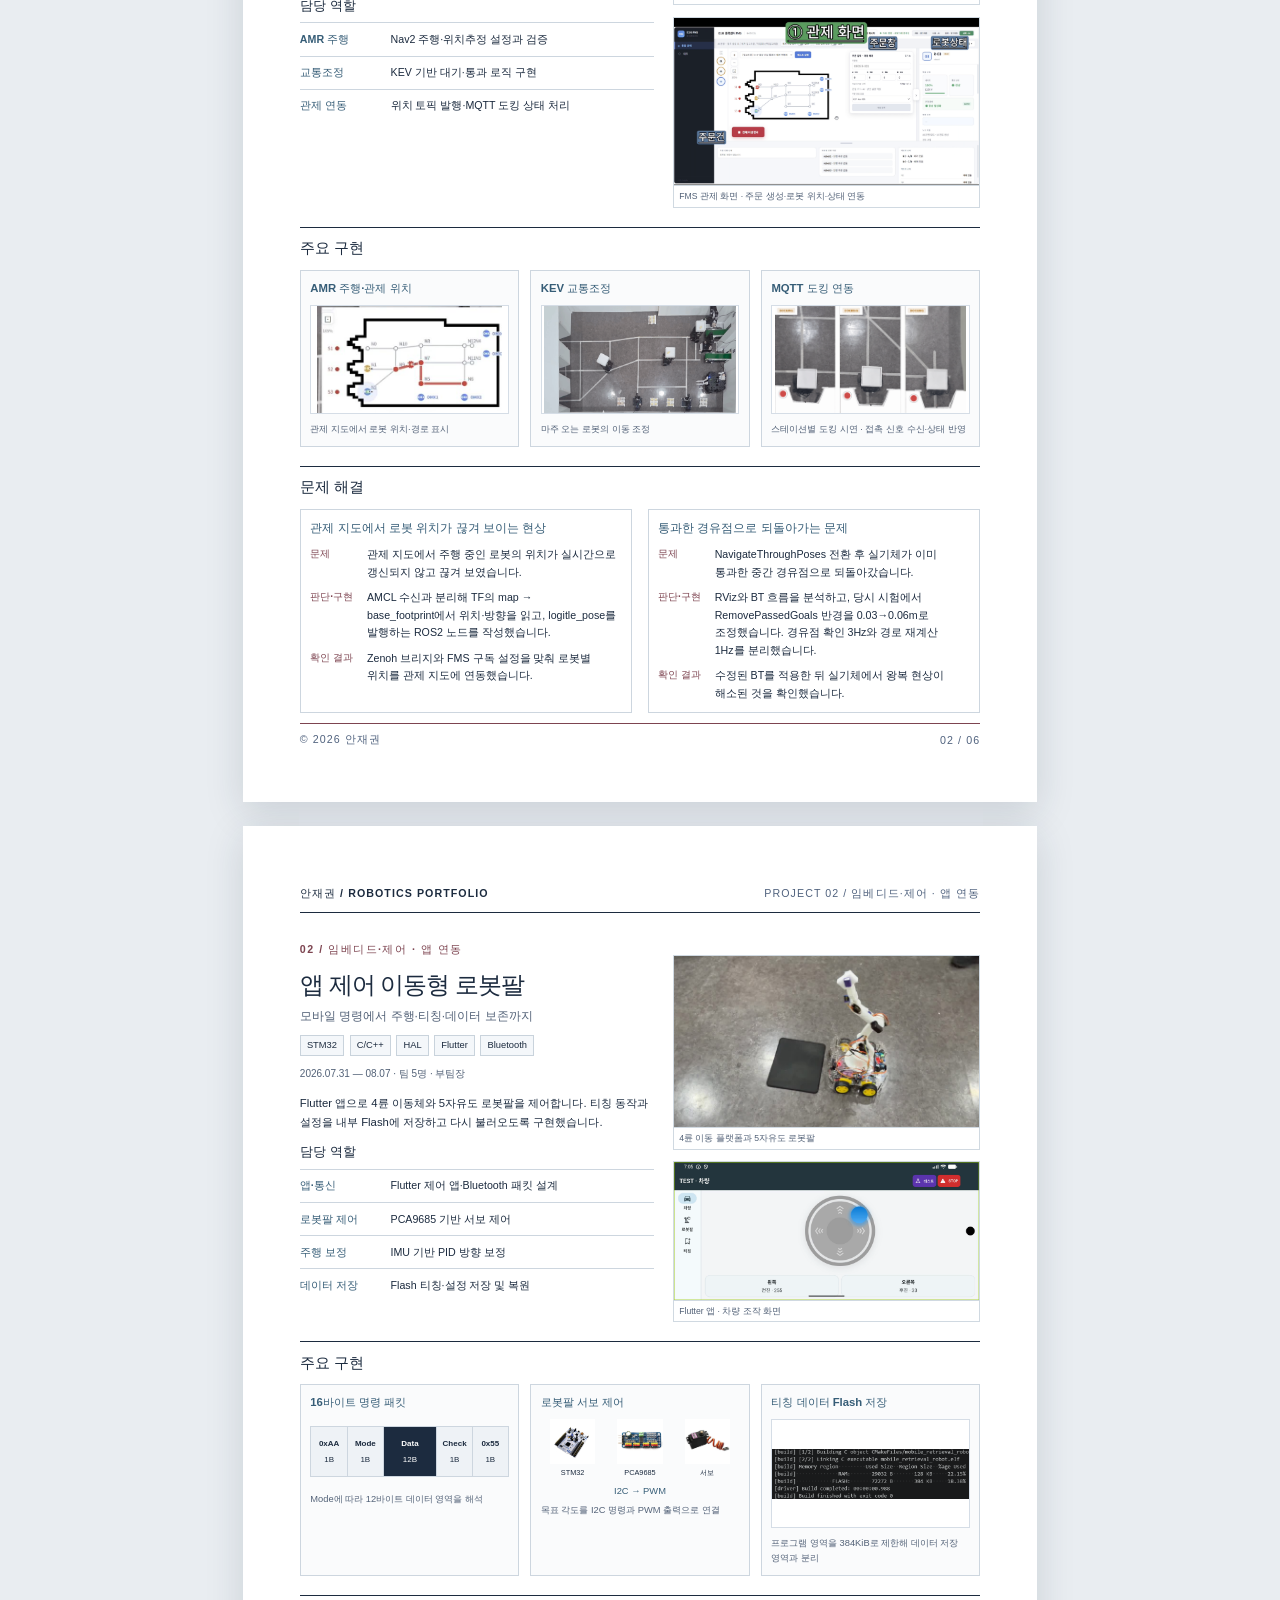
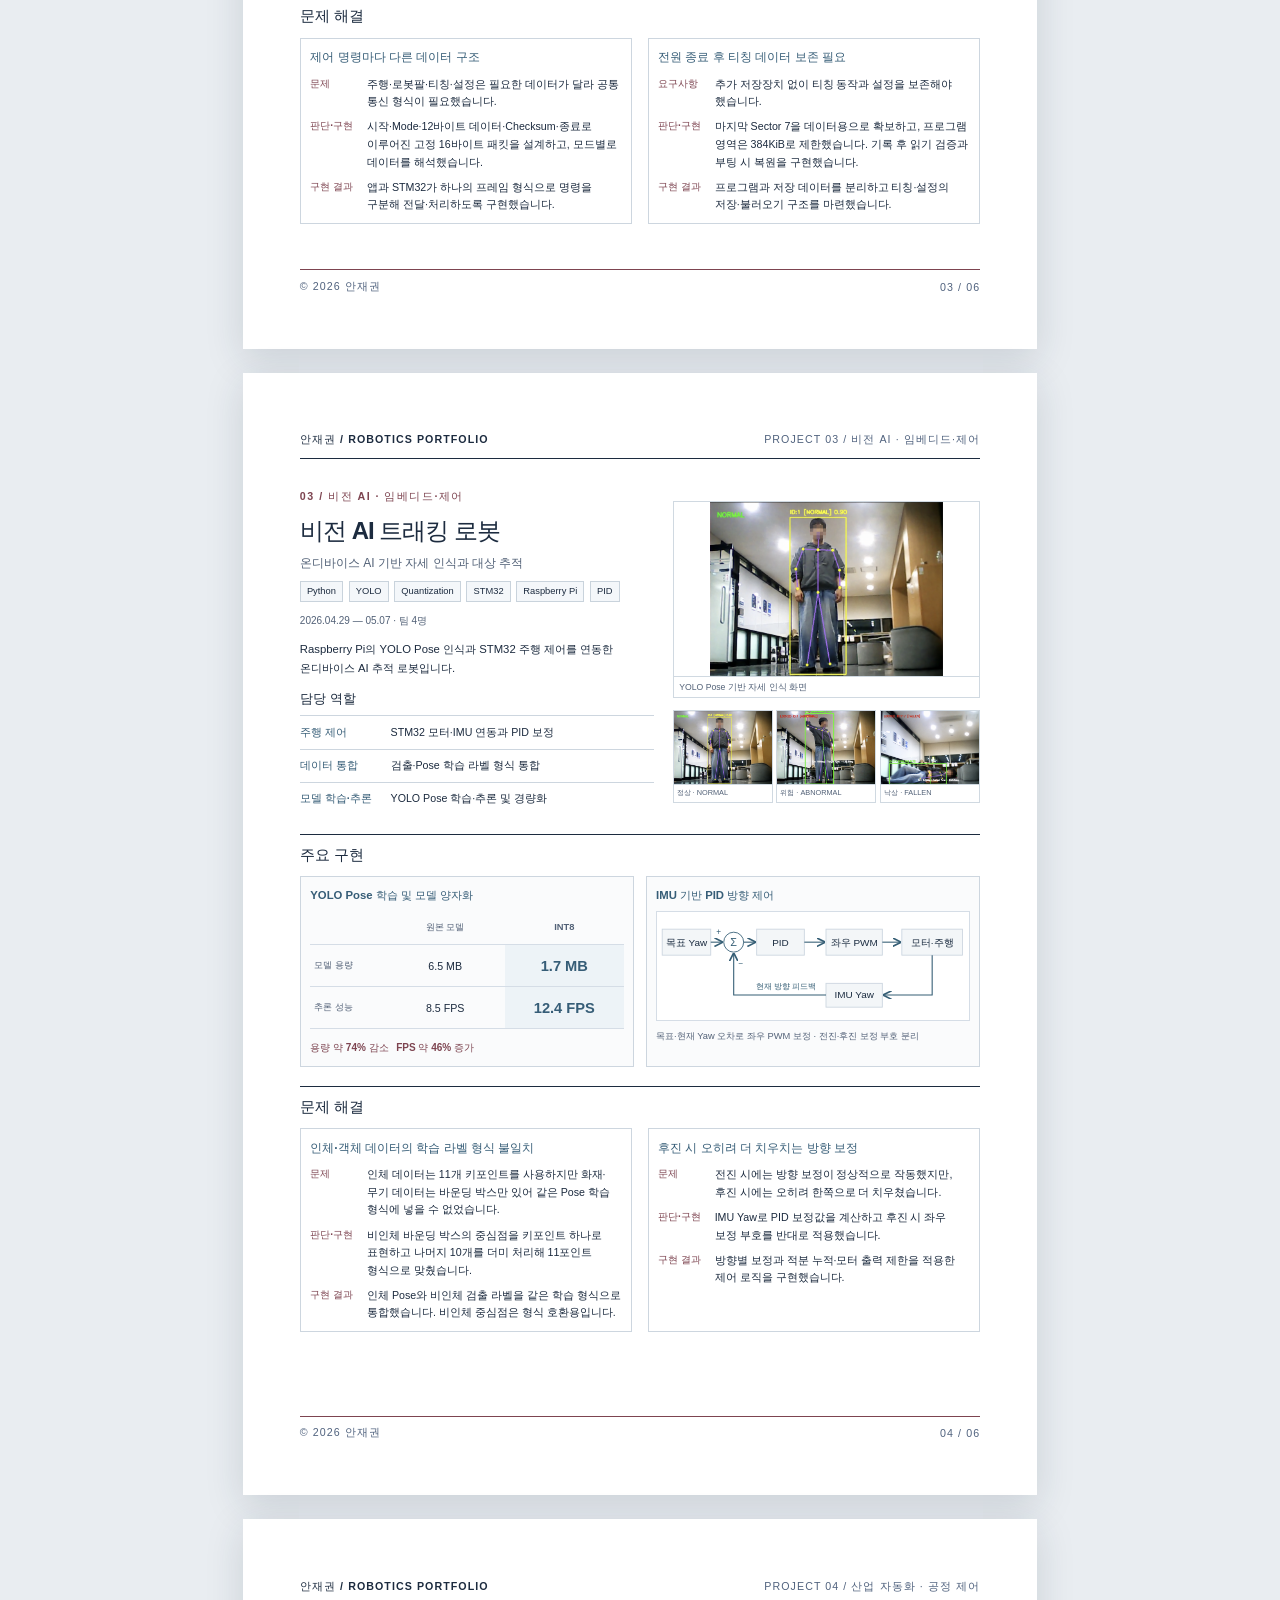
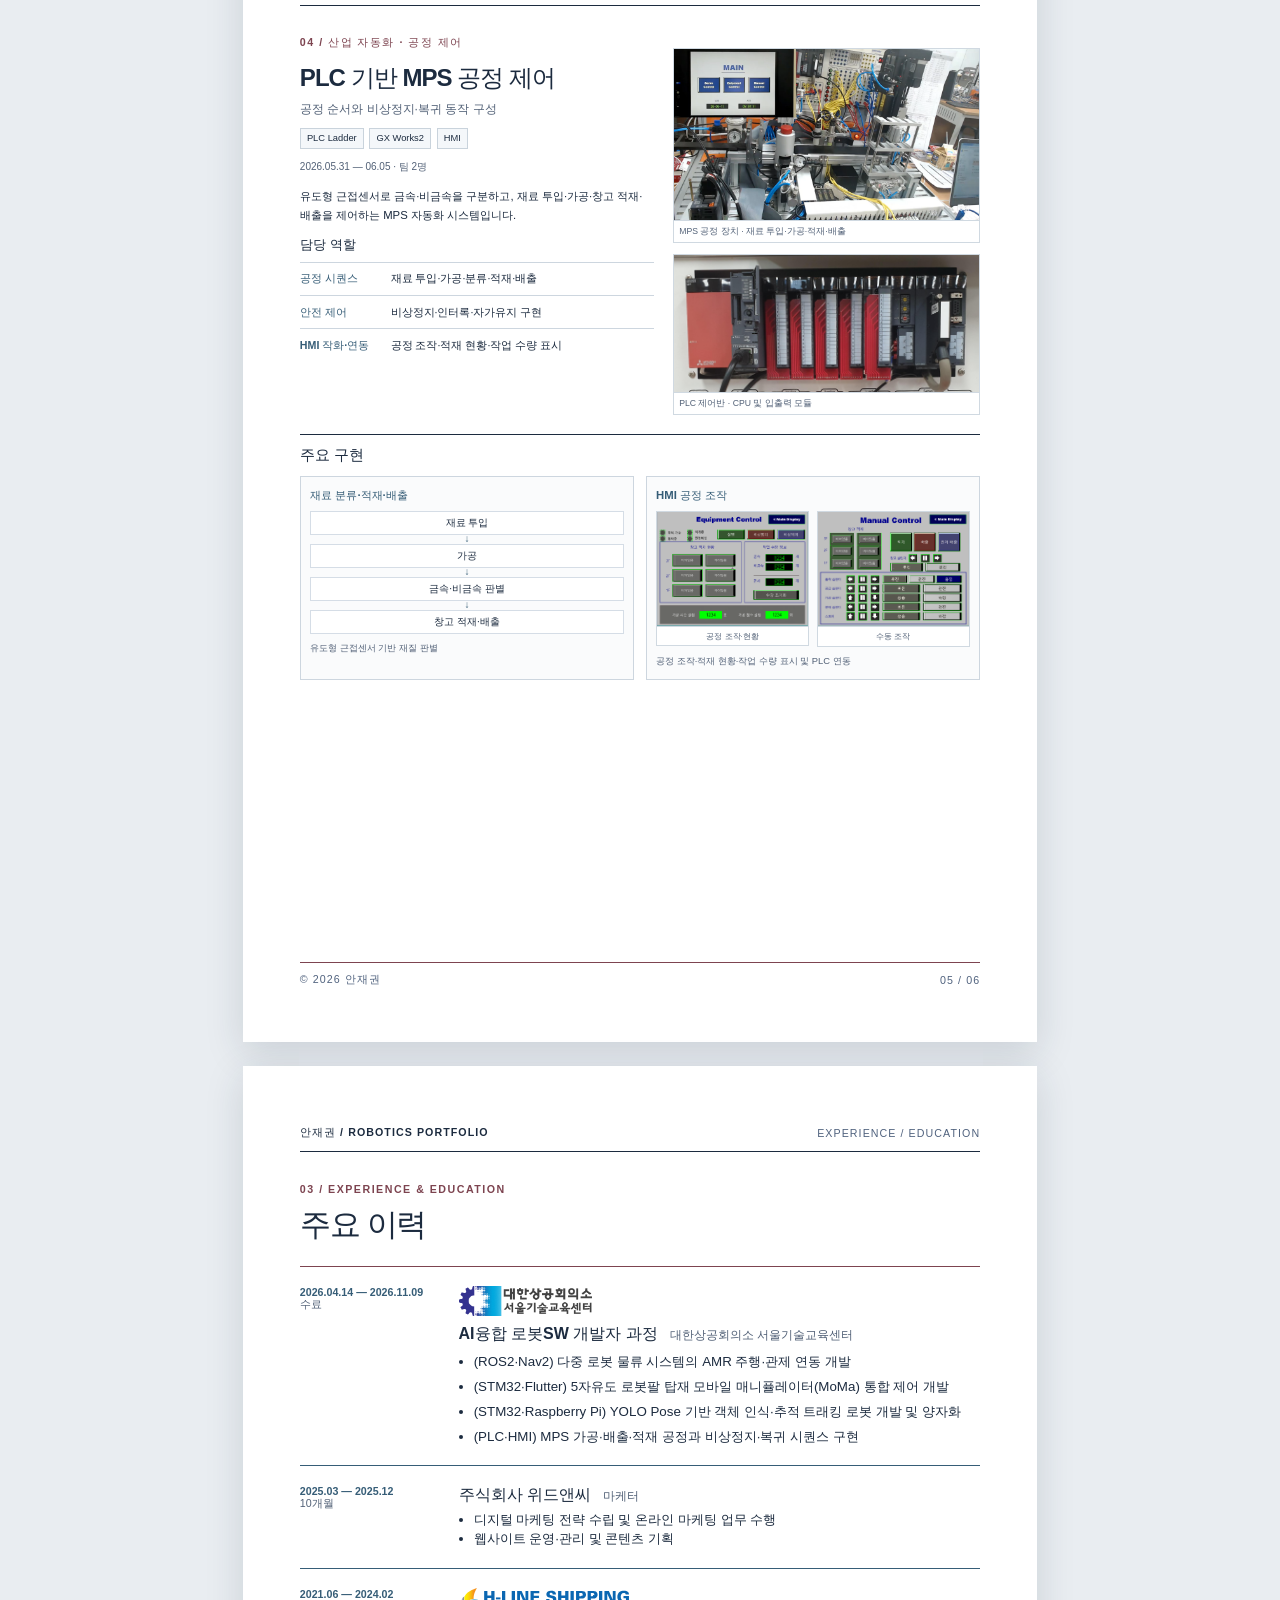
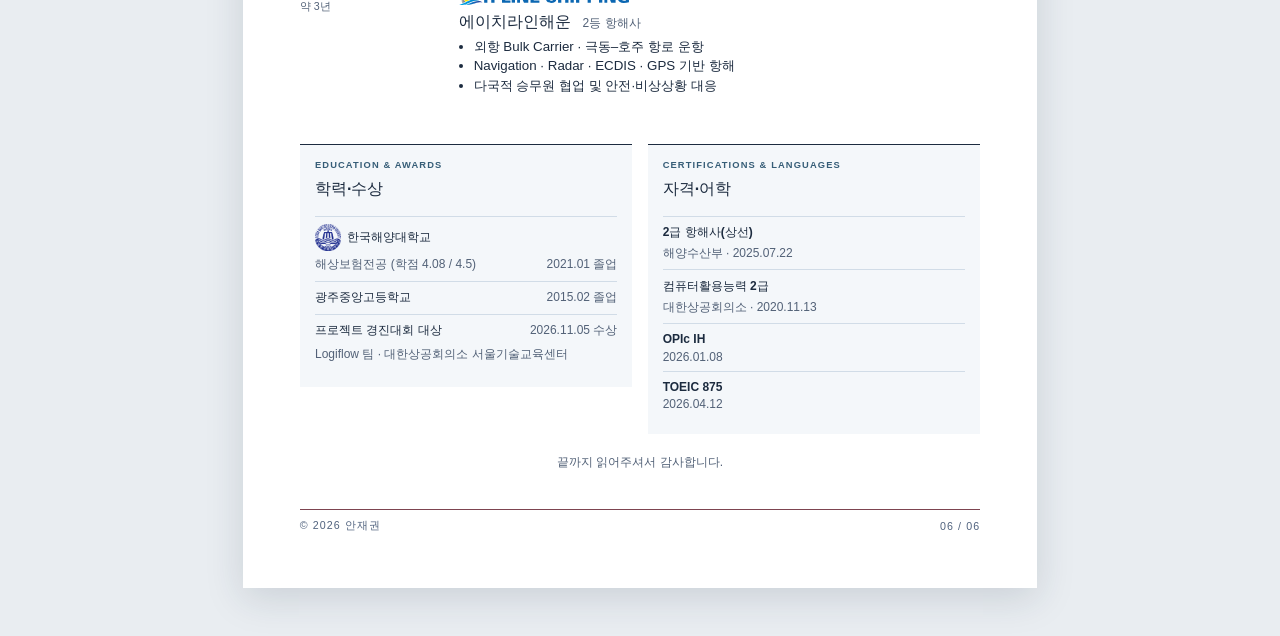
==== commit 80abf4ec: "docs: 관제 위치와 후진 보정 문제를 관찰 현상으로 설명" ====
--- a/print.html
+++ b/print.html
@@ -8,8 +8,8 @@
   <meta name="description" content="안재권 로봇 소프트웨어 포트폴리오 A4 인쇄 미리보기">
   <link rel="stylesheet" href="print.css?v=93">
   <link rel="stylesheet" href="print-projects.css?v=3">
-  <script src="project-content.js?v=3" defer></script>
-  <script src="print-projects.js?v=5" defer></script>
+  <script src="project-content.js?v=4" defer></script>
+  <script src="print-projects.js?v=6" defer></script>
   <script src="print.js?v=70" defer></script>
 </head>
 <body>
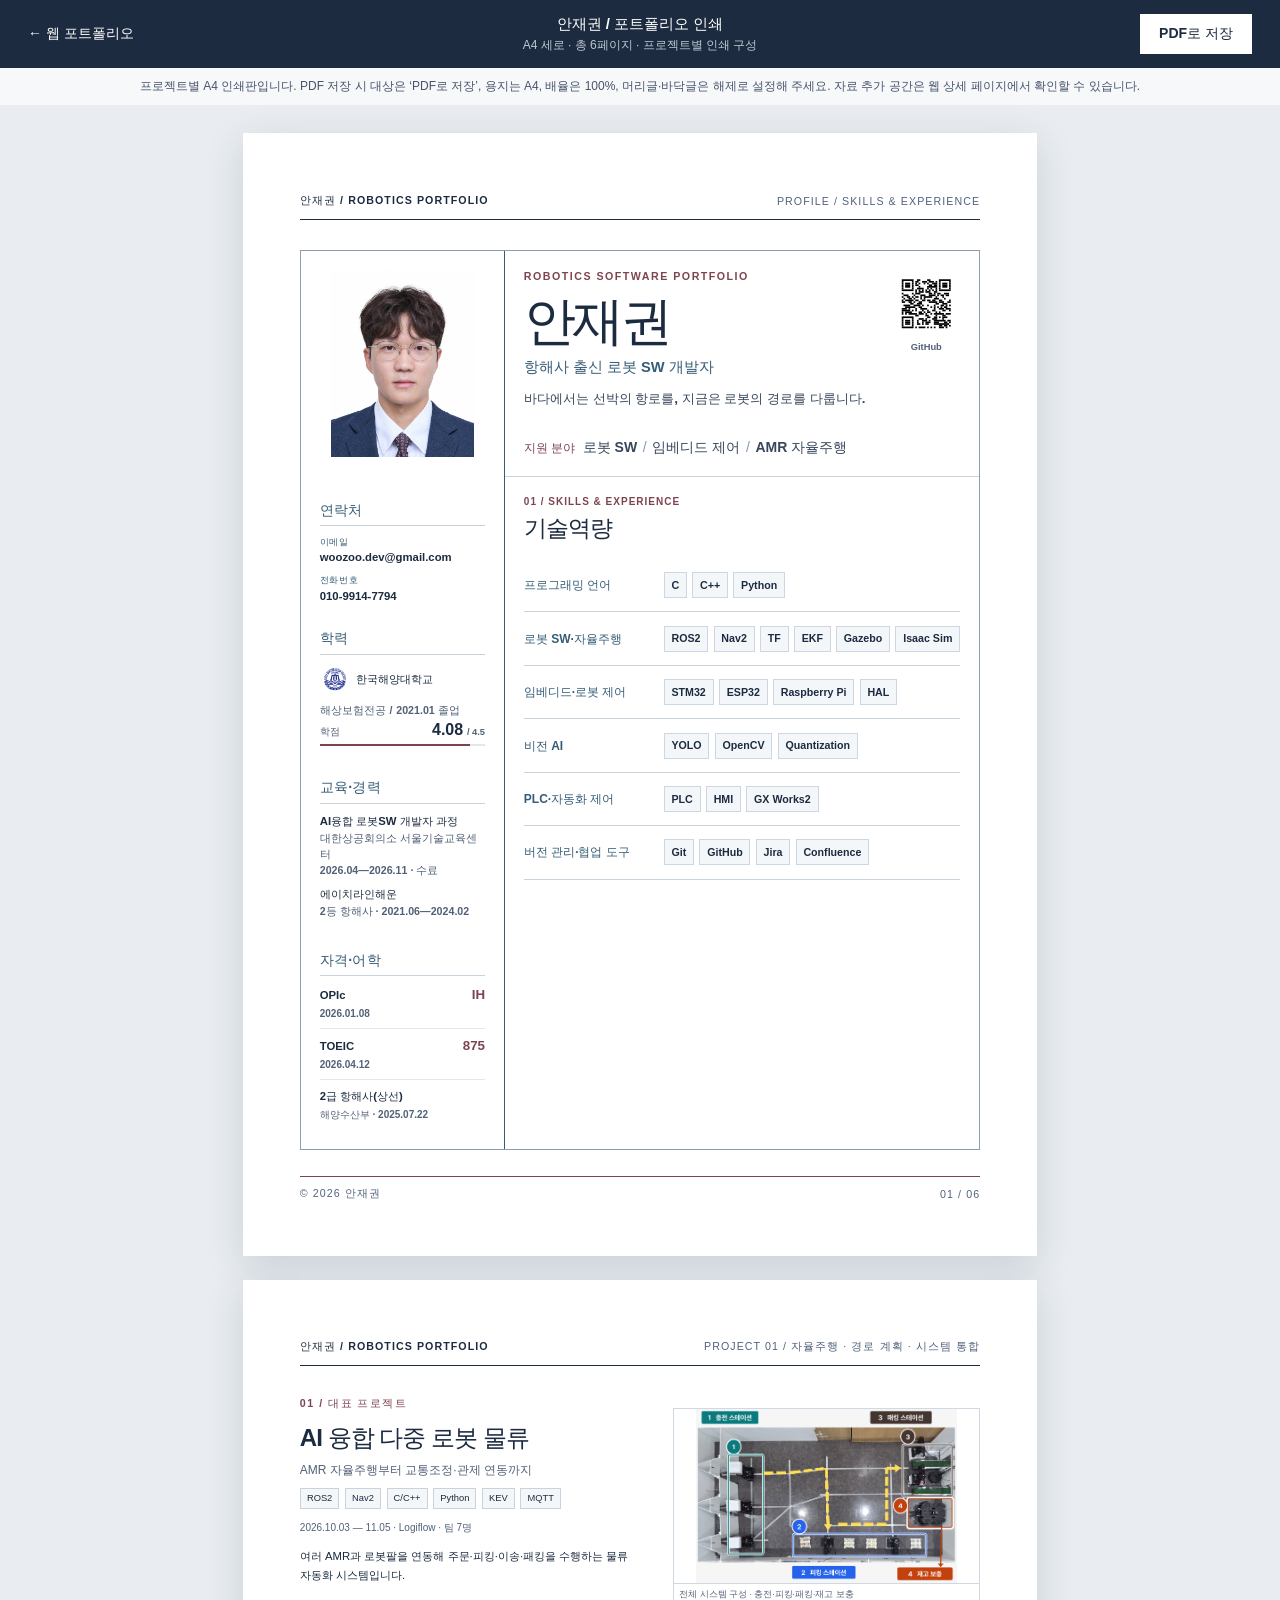
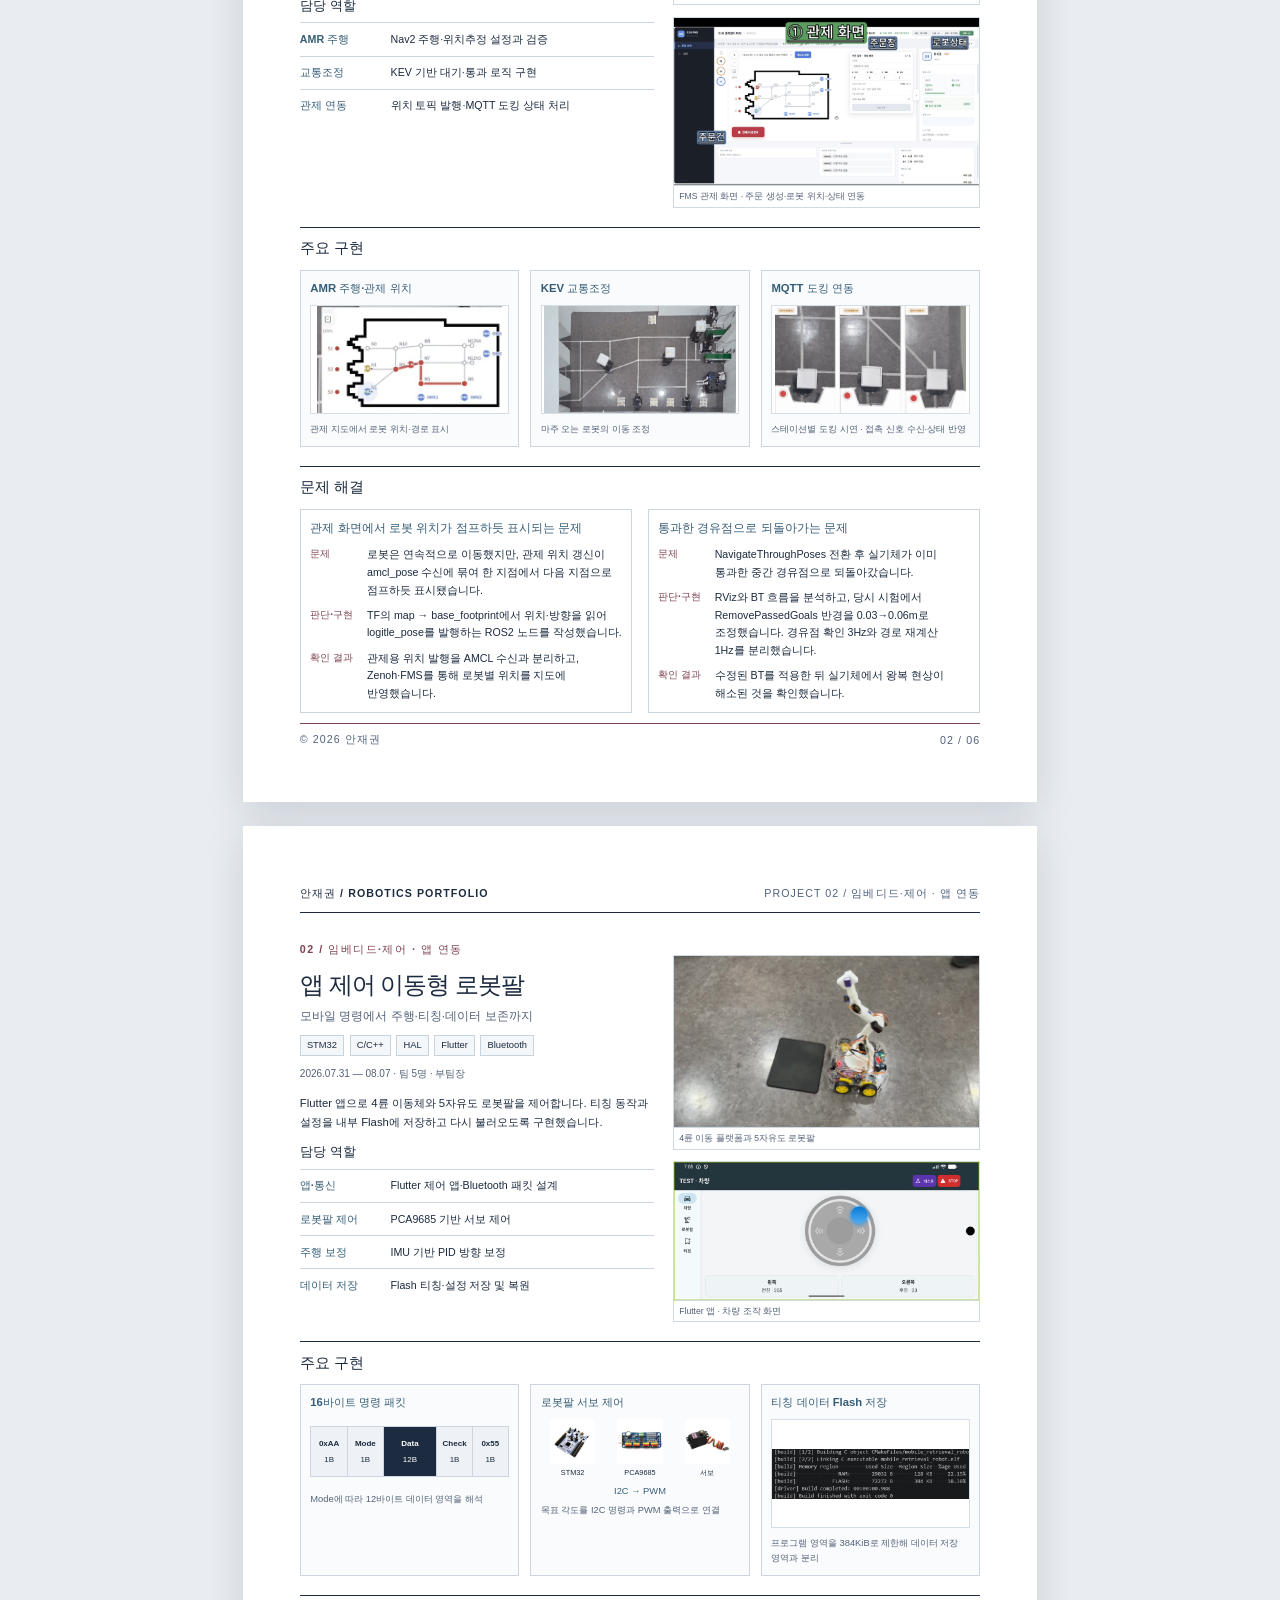
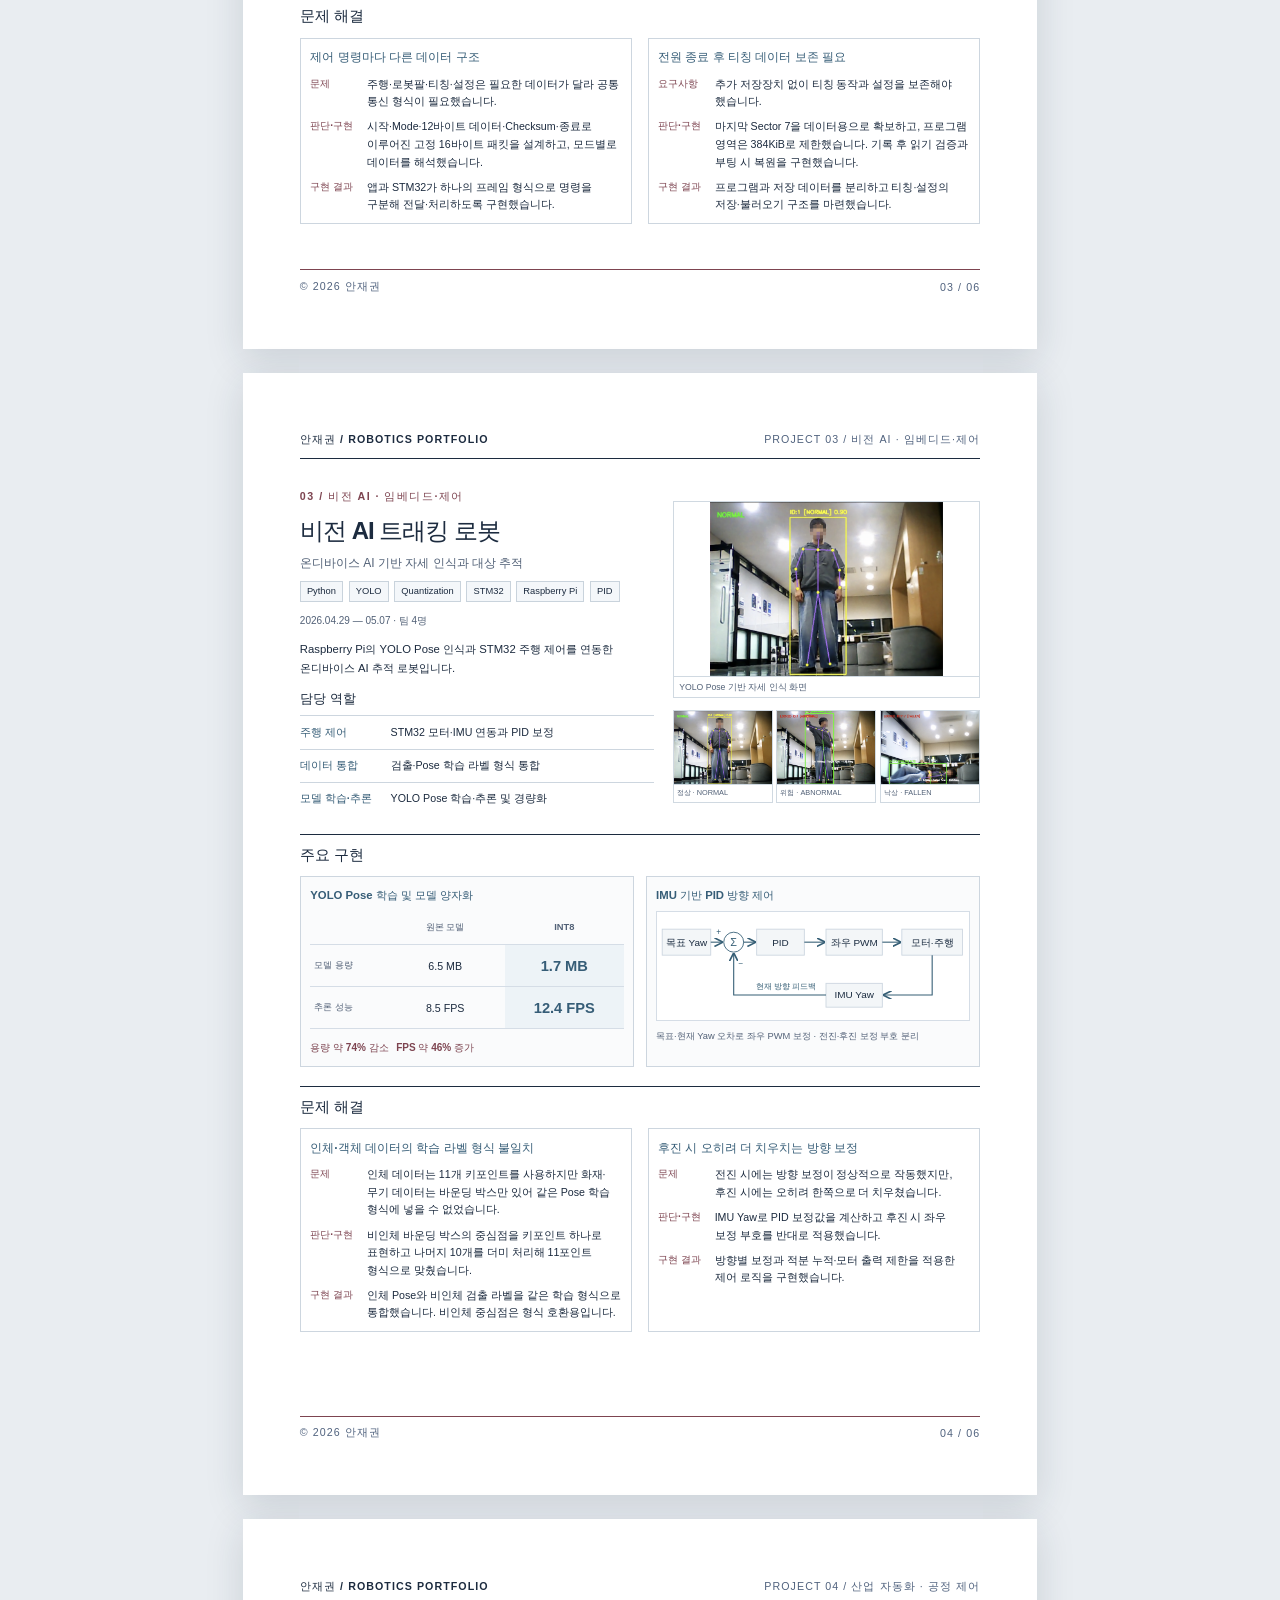
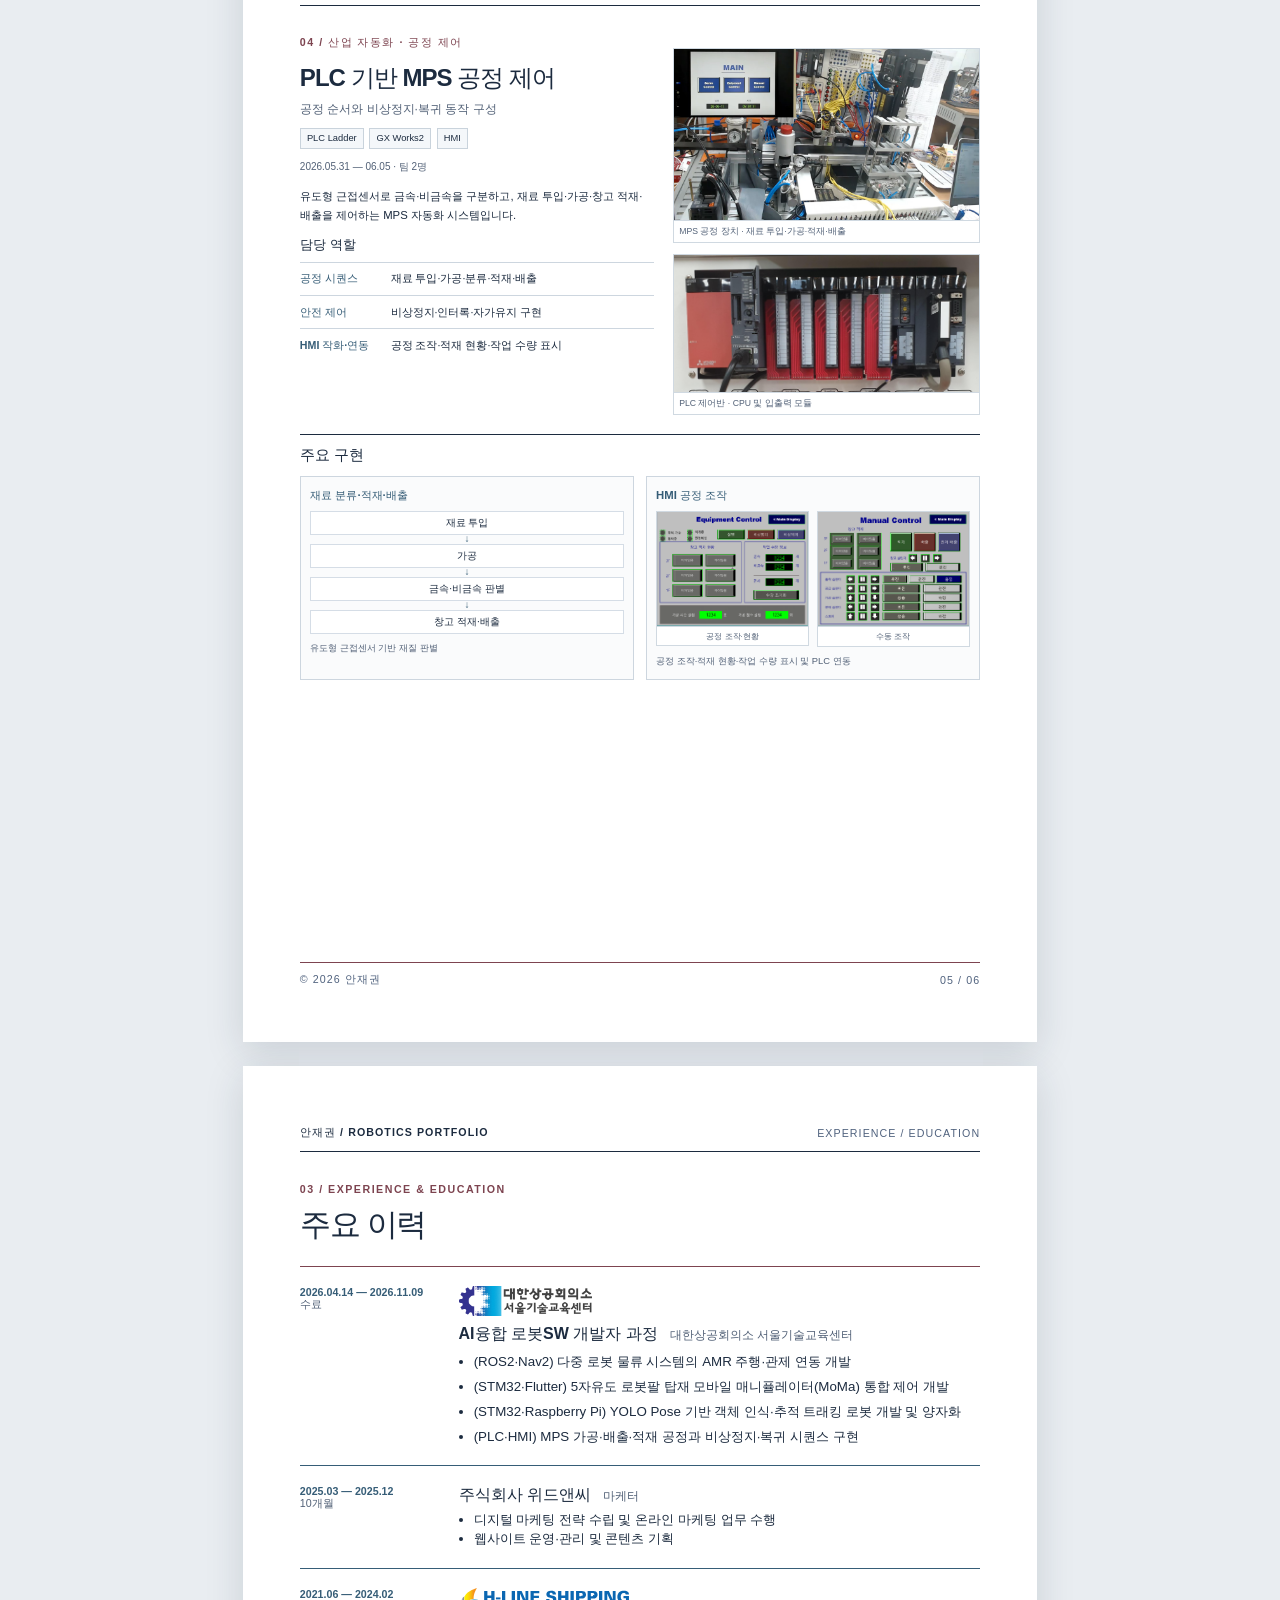
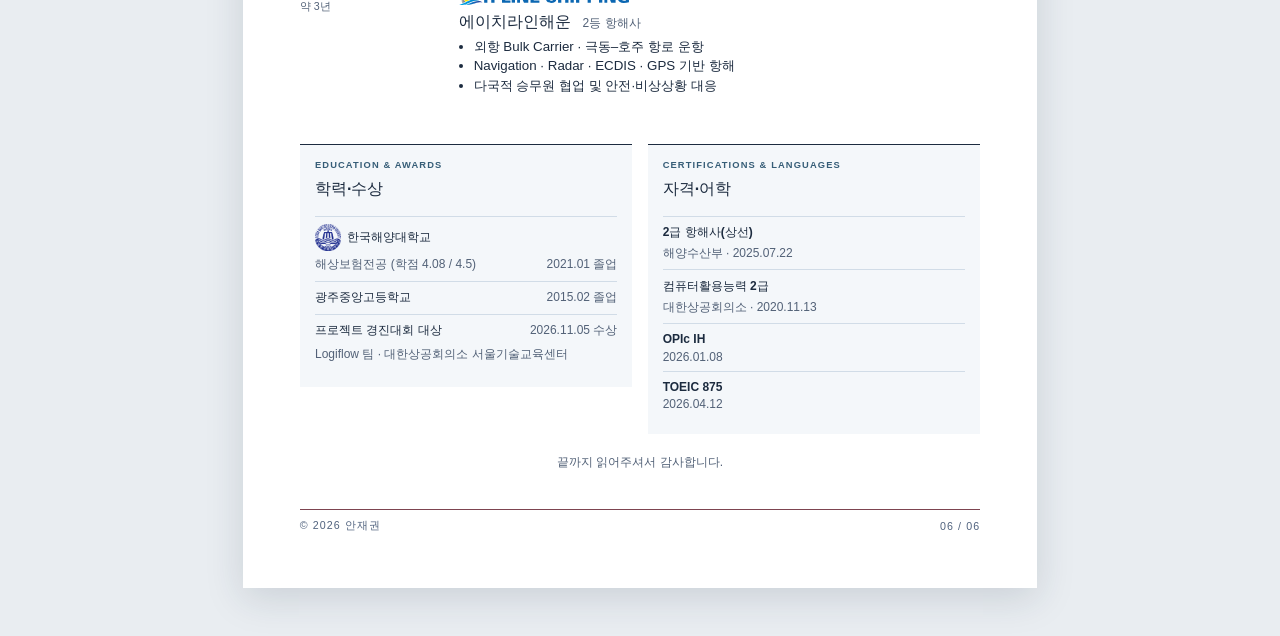
==== commit 812f4759: "docs: 관제 위치 불연속 현상과 TF 기반 해결 과정 정리" ====
--- a/print.html
+++ b/print.html
@@ -8,8 +8,8 @@
   <meta name="description" content="안재권 로봇 소프트웨어 포트폴리오 A4 인쇄 미리보기">
   <link rel="stylesheet" href="print.css?v=93">
   <link rel="stylesheet" href="print-projects.css?v=3">
-  <script src="project-content.js?v=4" defer></script>
-  <script src="print-projects.js?v=6" defer></script>
+  <script src="project-content.js?v=5" defer></script>
+  <script src="print-projects.js?v=7" defer></script>
   <script src="print.js?v=70" defer></script>
 </head>
 <body>
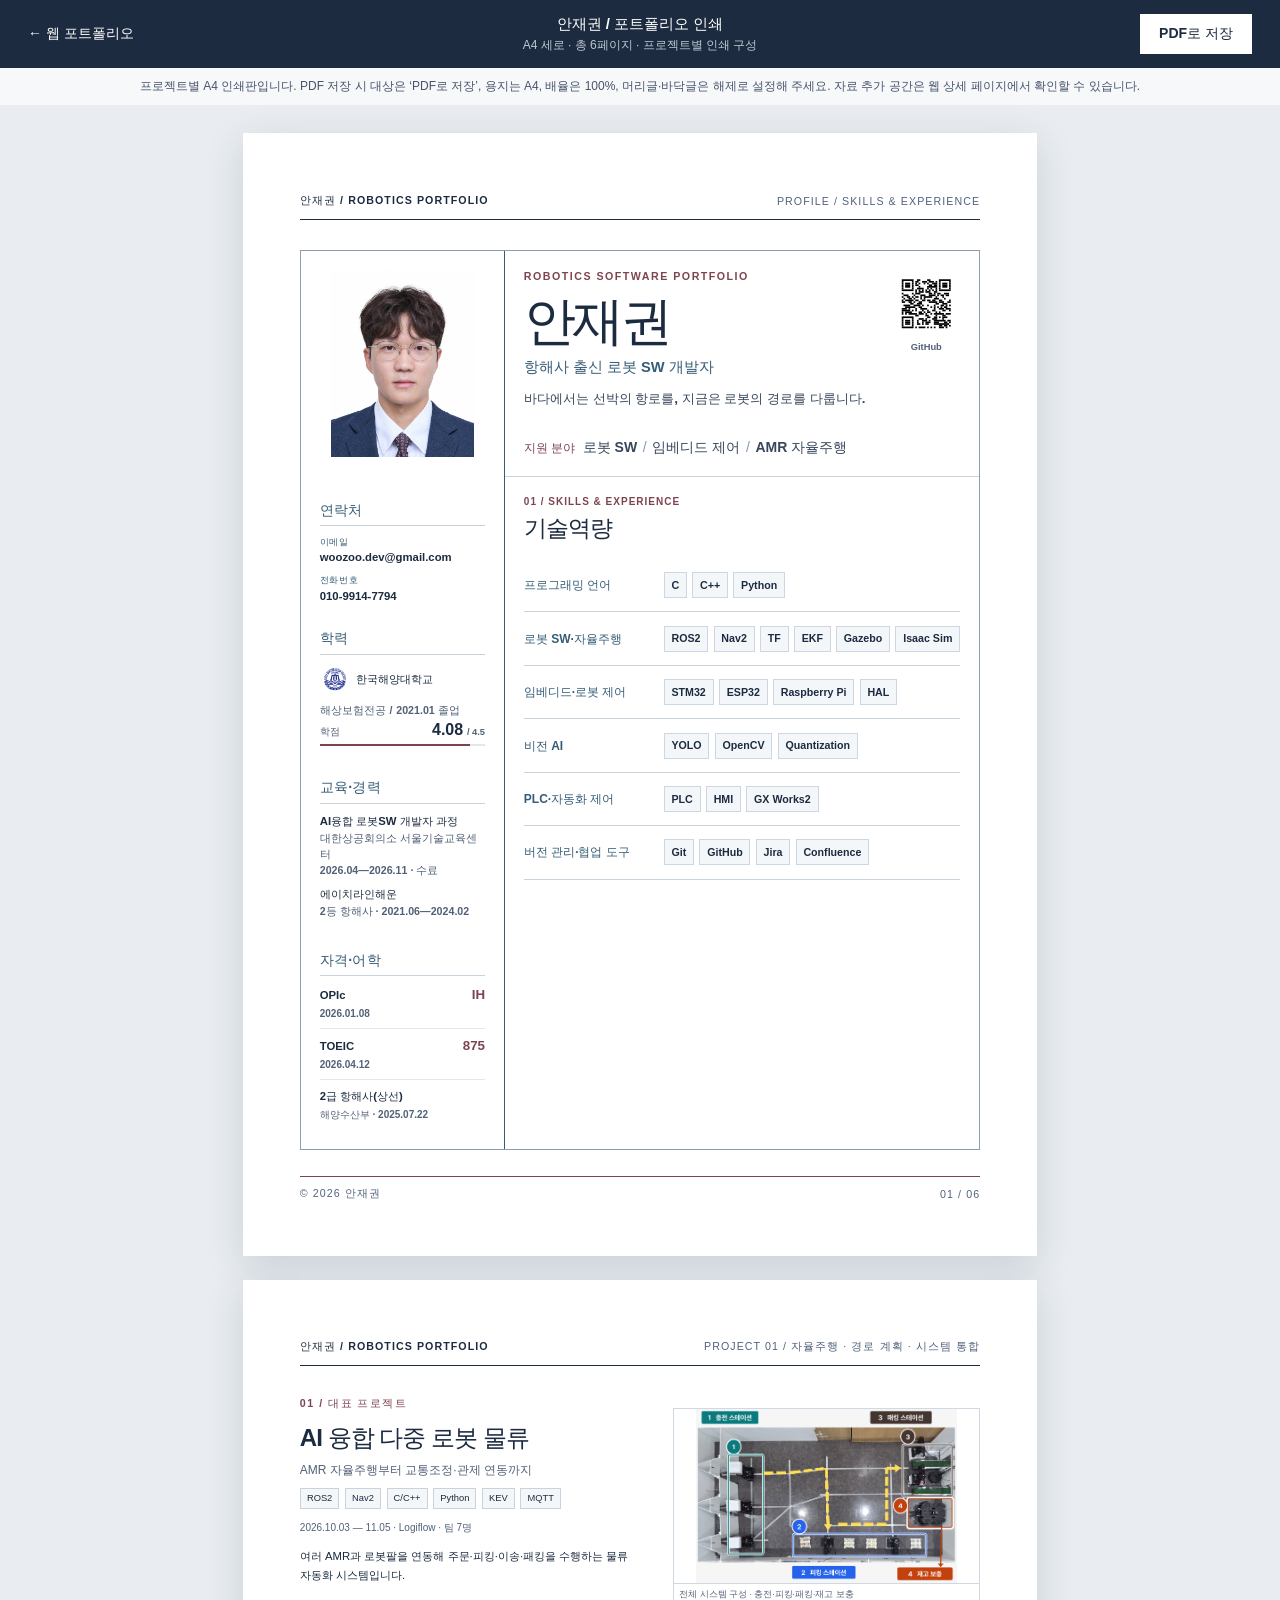
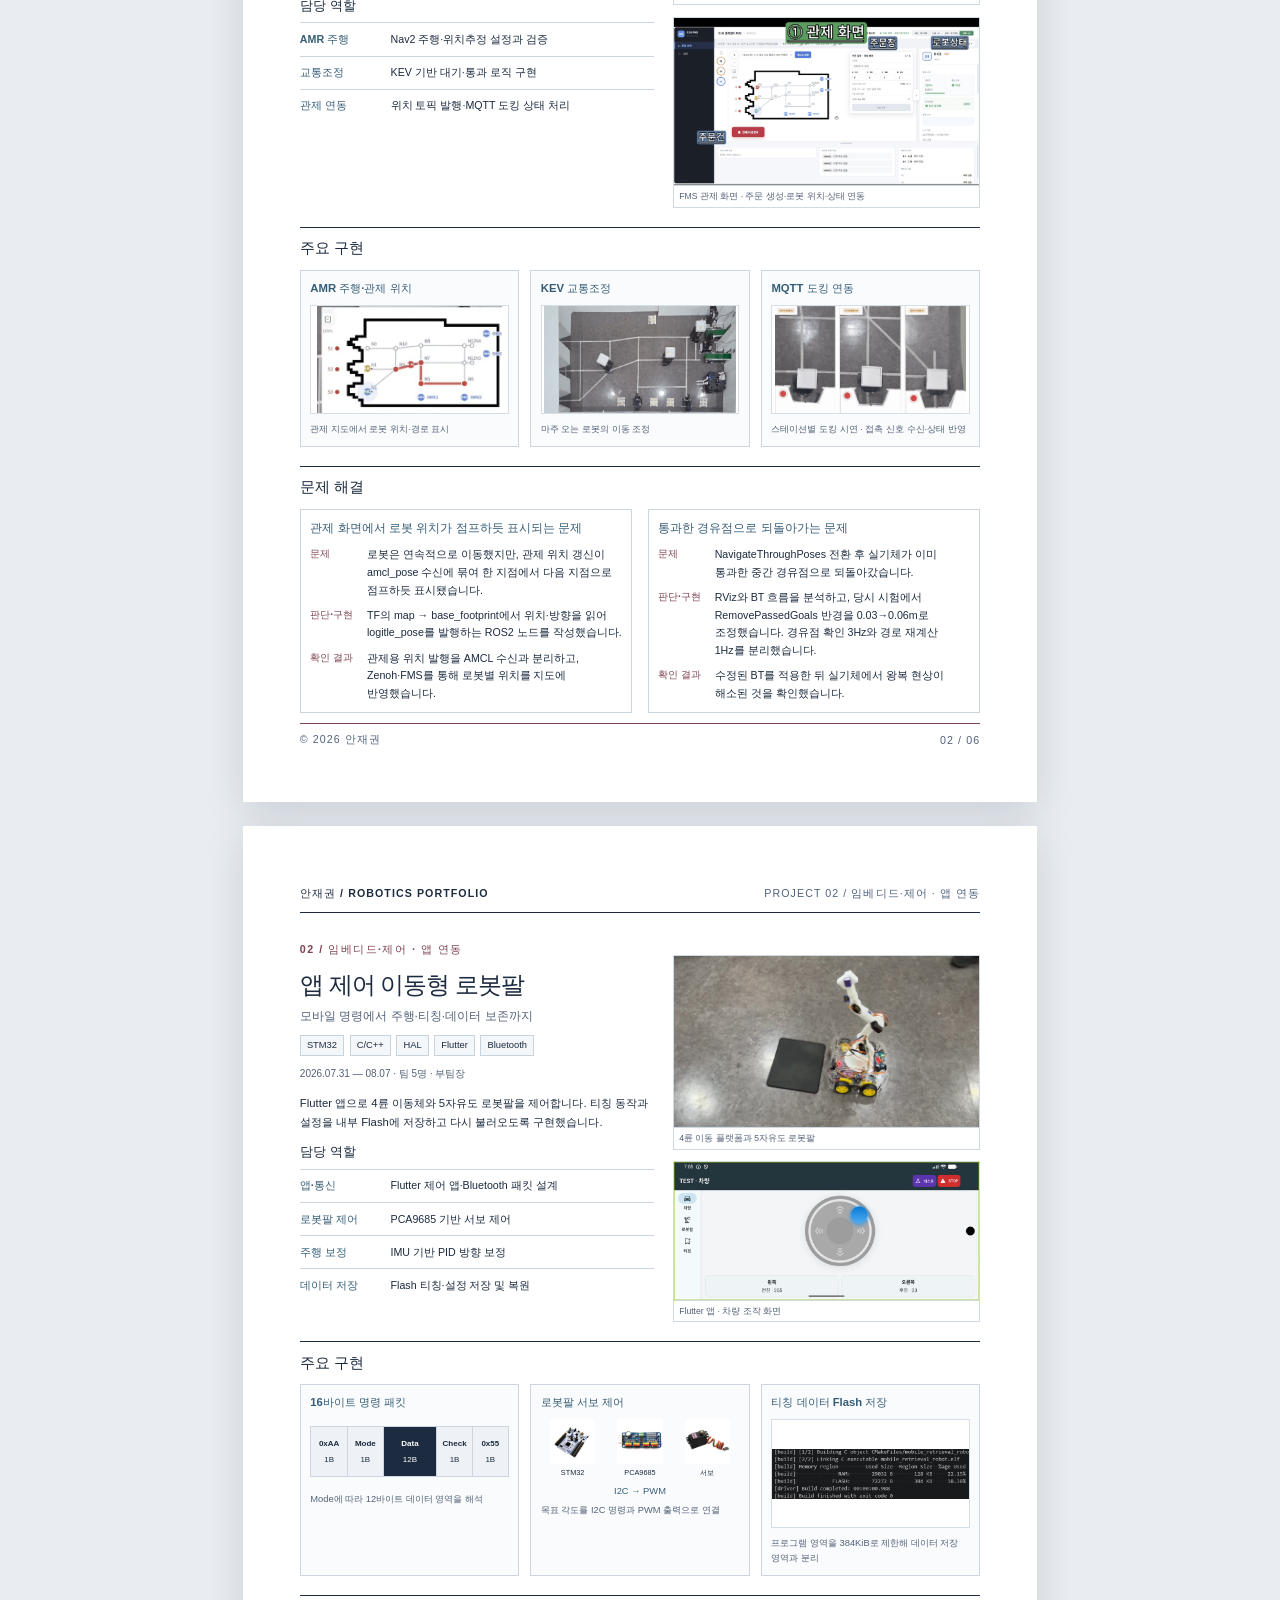
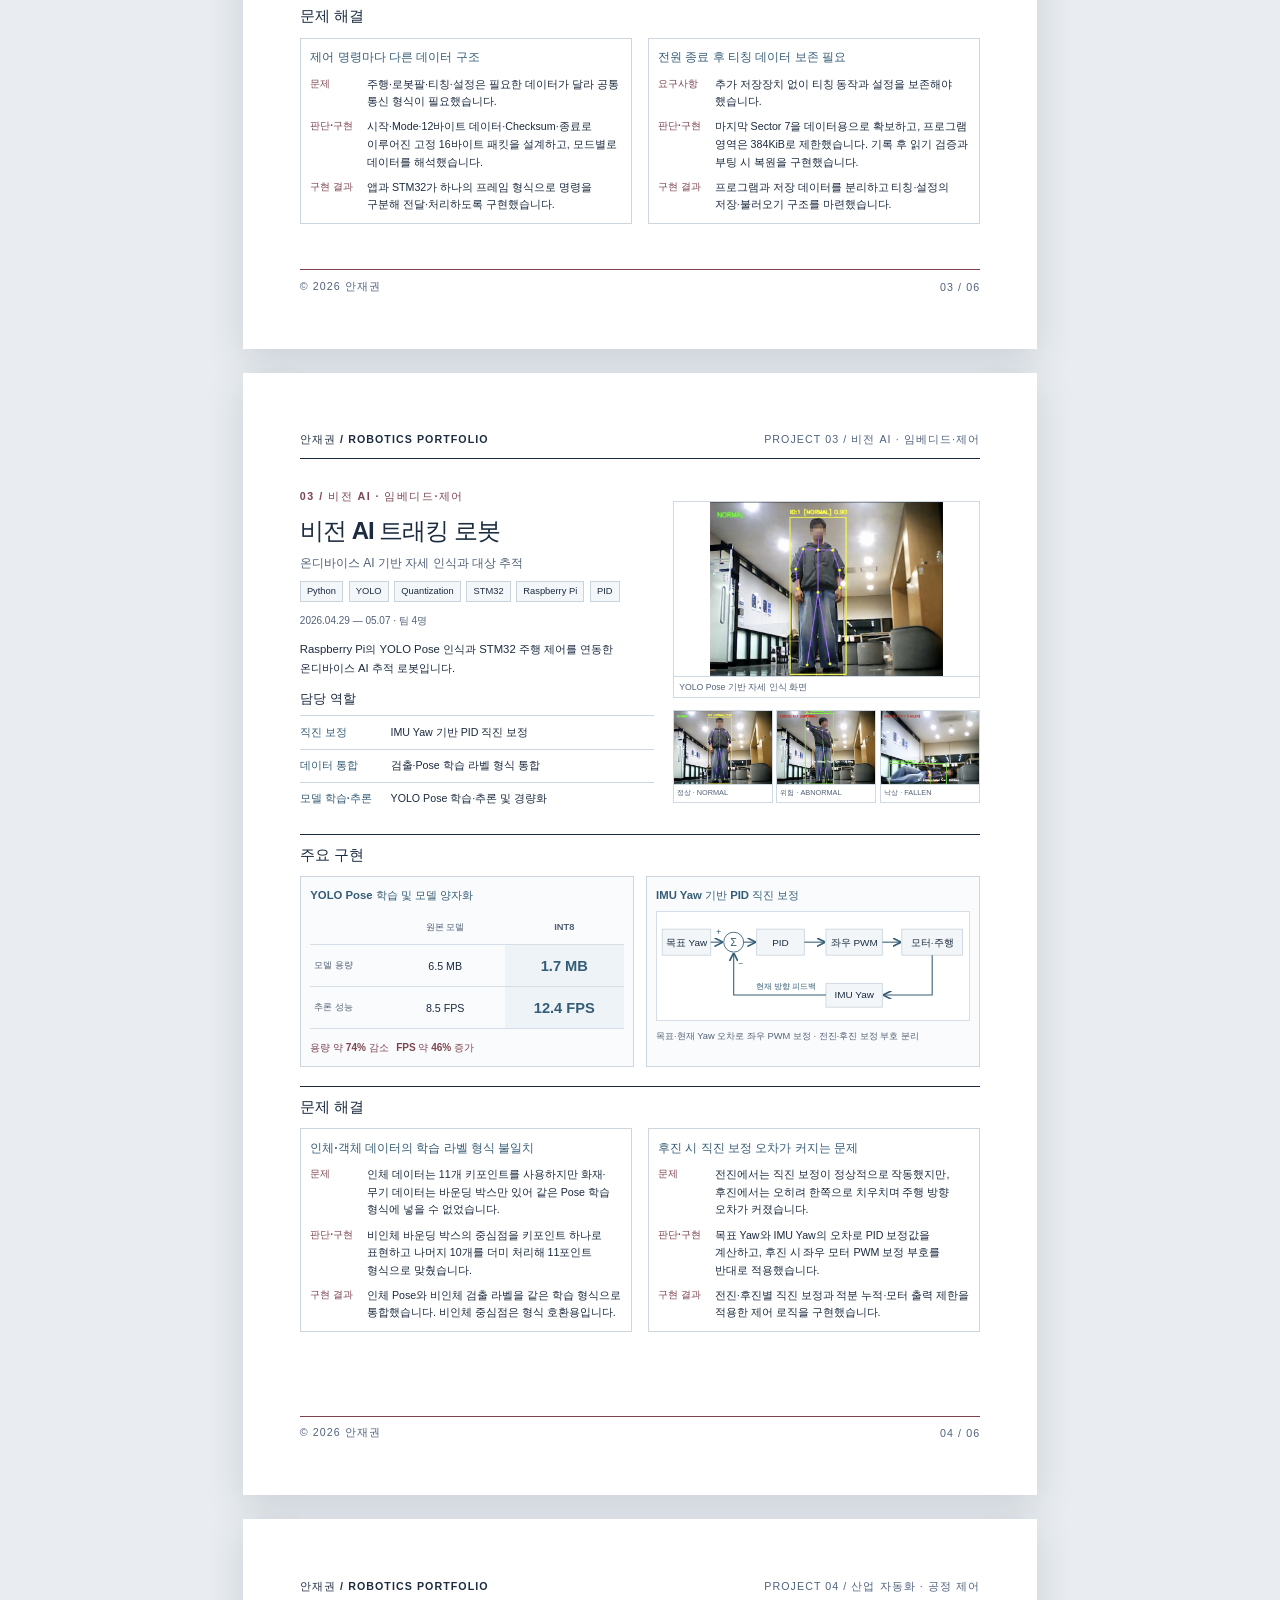
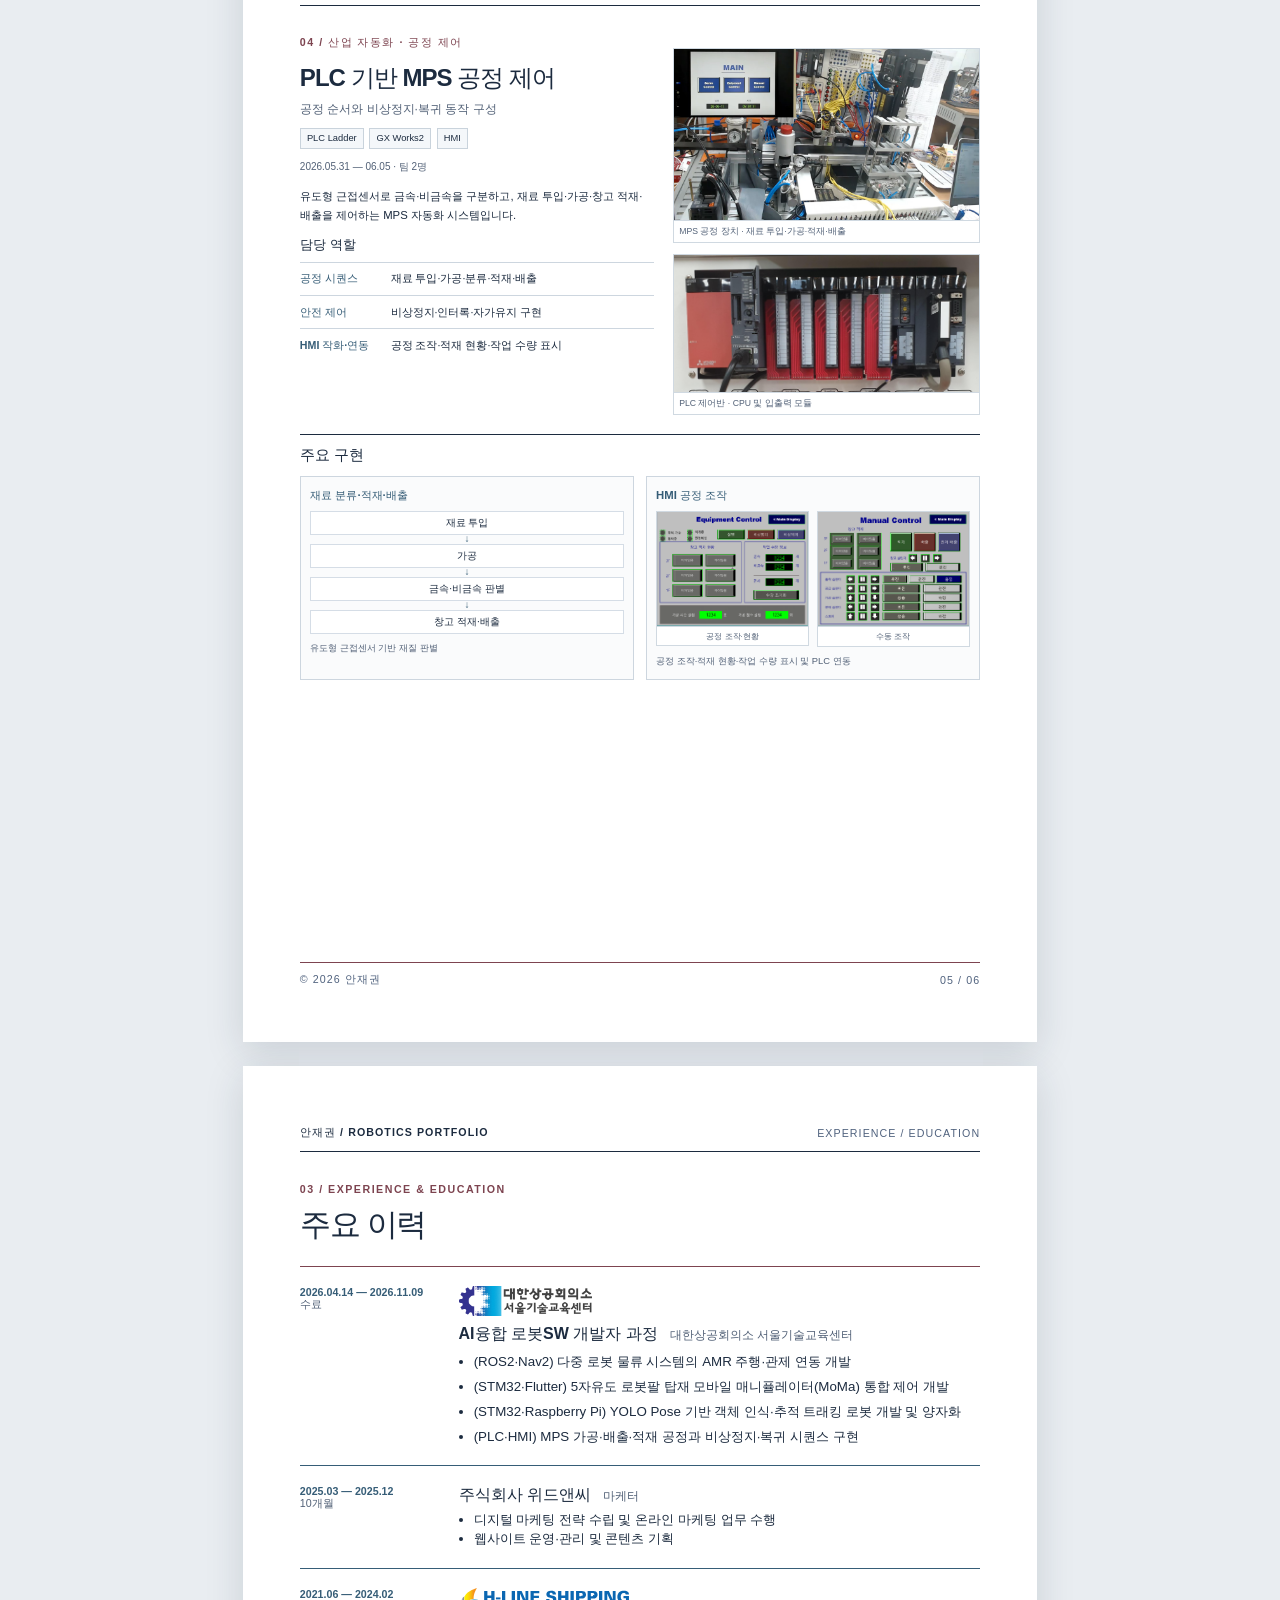
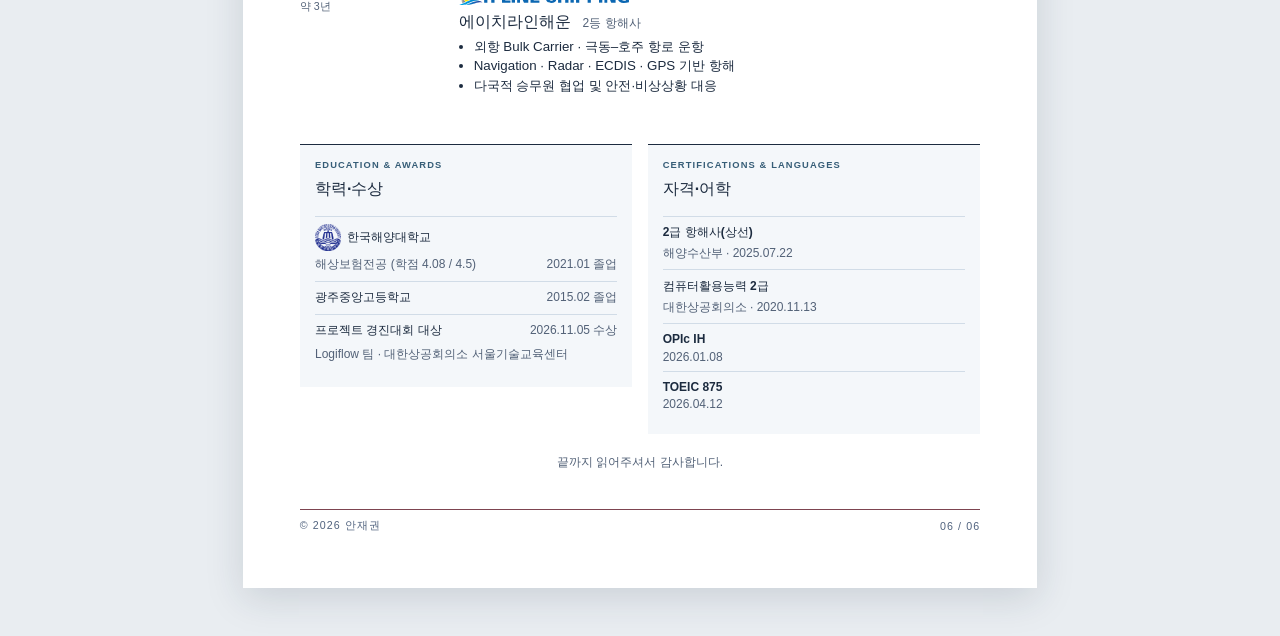
==== commit b4c3ec76: "docs: 비전 로봇 PID 제어를 직진 보정 목적으로 명확화" ====
--- a/print.html
+++ b/print.html
@@ -8,8 +8,8 @@
   <meta name="description" content="안재권 로봇 소프트웨어 포트폴리오 A4 인쇄 미리보기">
   <link rel="stylesheet" href="print.css?v=93">
   <link rel="stylesheet" href="print-projects.css?v=3">
-  <script src="project-content.js?v=5" defer></script>
-  <script src="print-projects.js?v=7" defer></script>
+  <script src="project-content.js?v=6" defer></script>
+  <script src="print-projects.js?v=8" defer></script>
   <script src="print.js?v=70" defer></script>
 </head>
 <body>
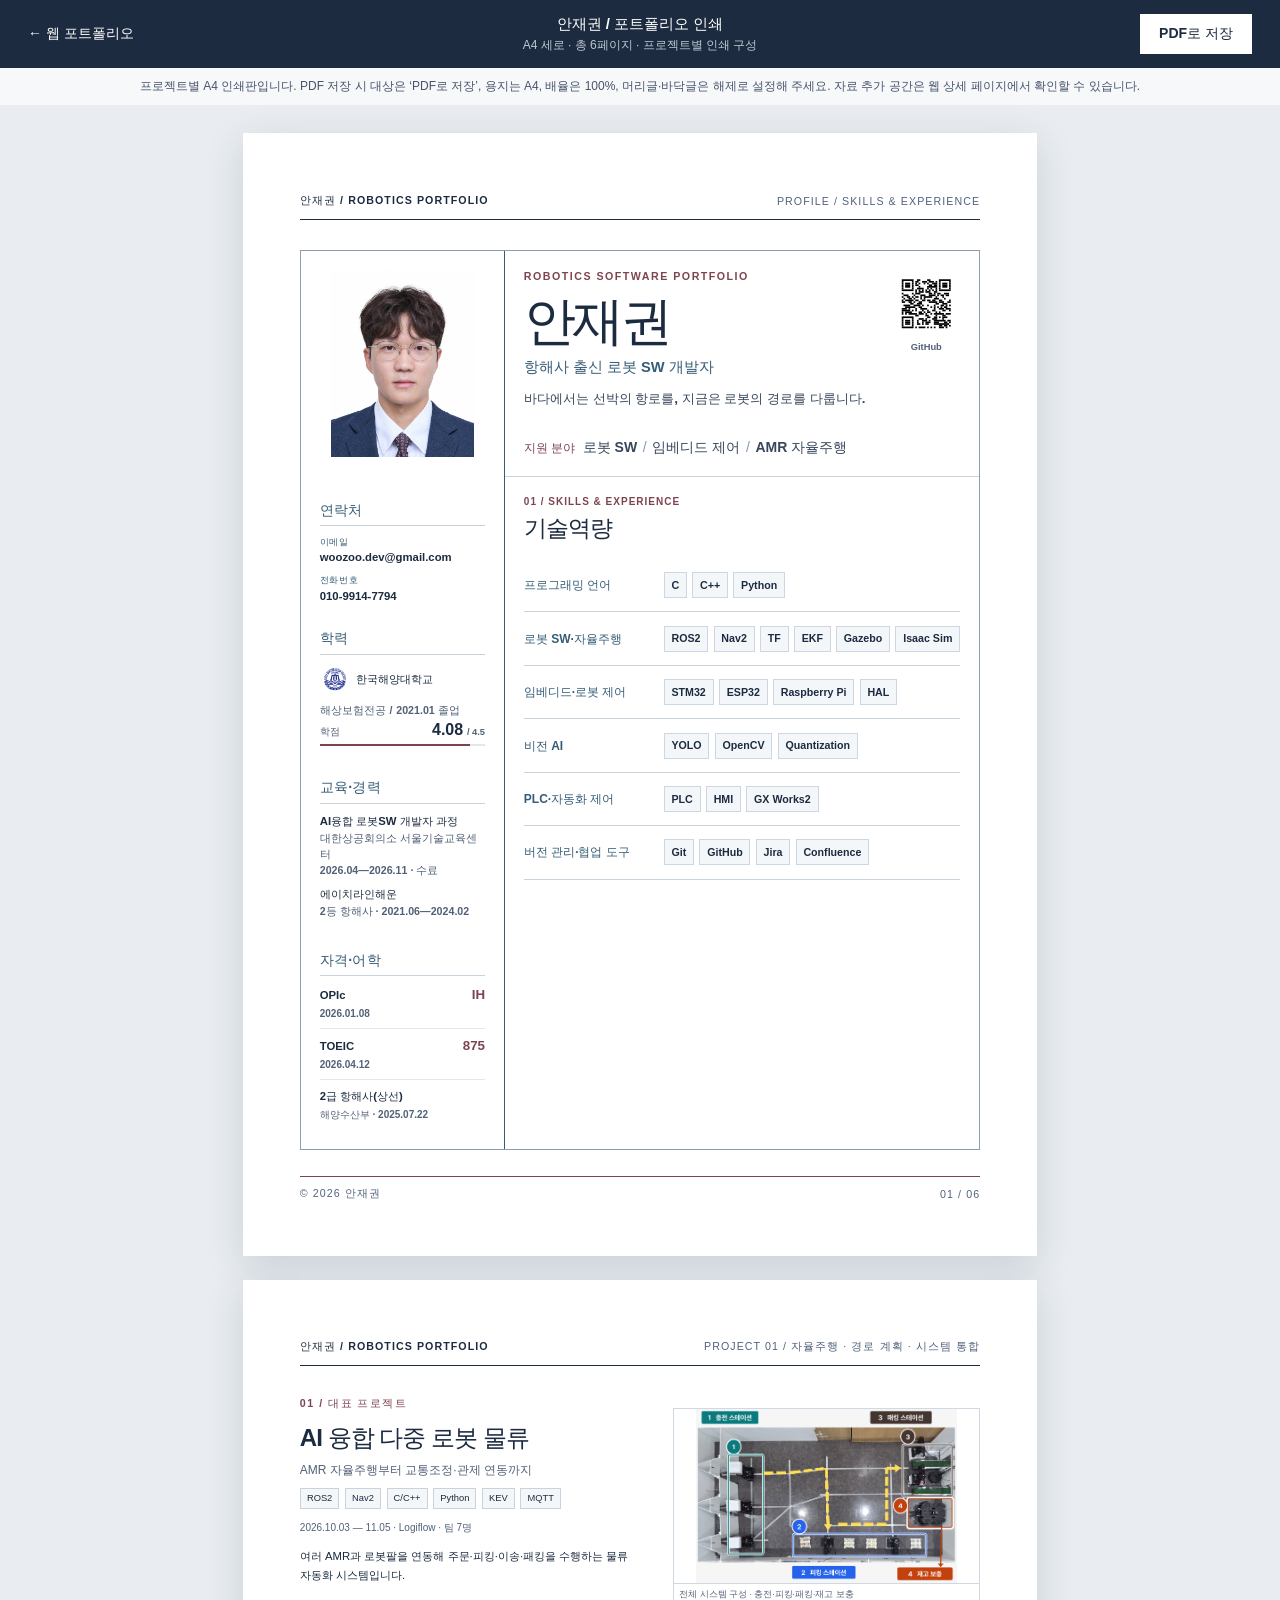
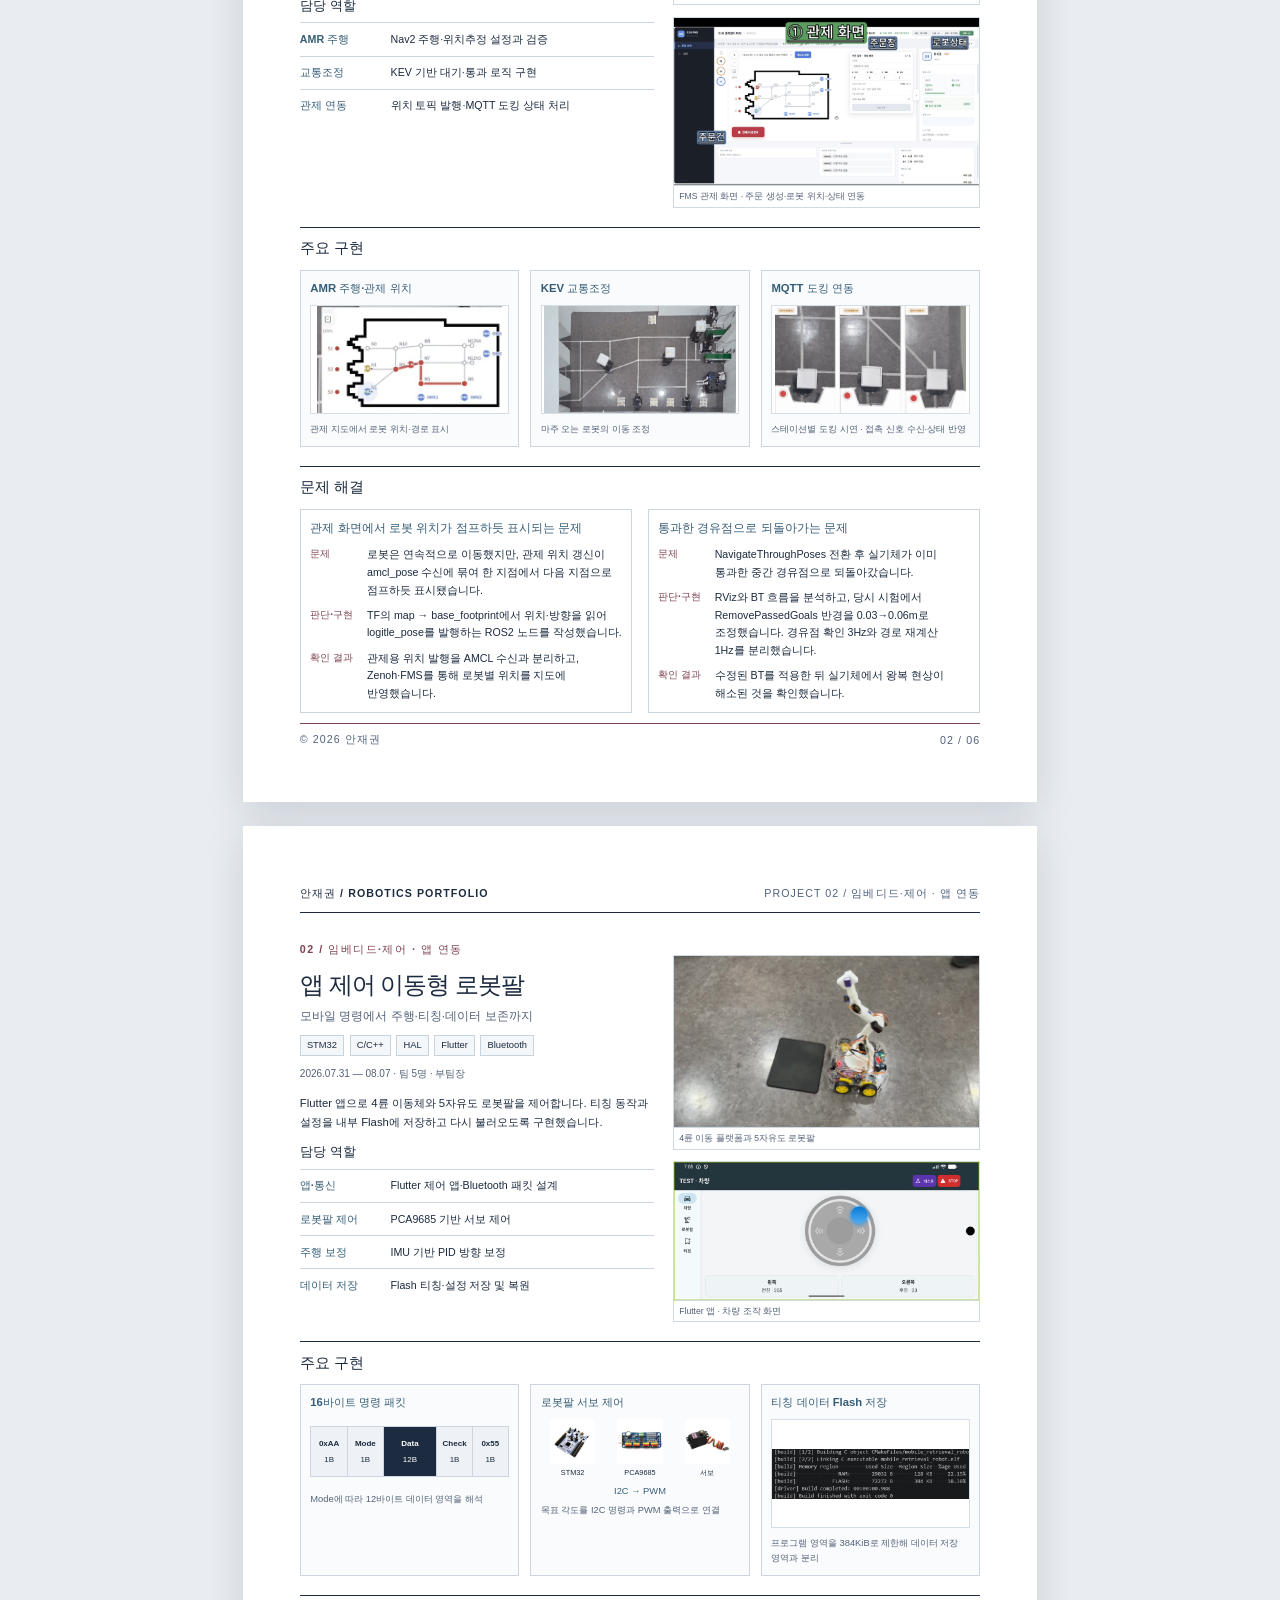
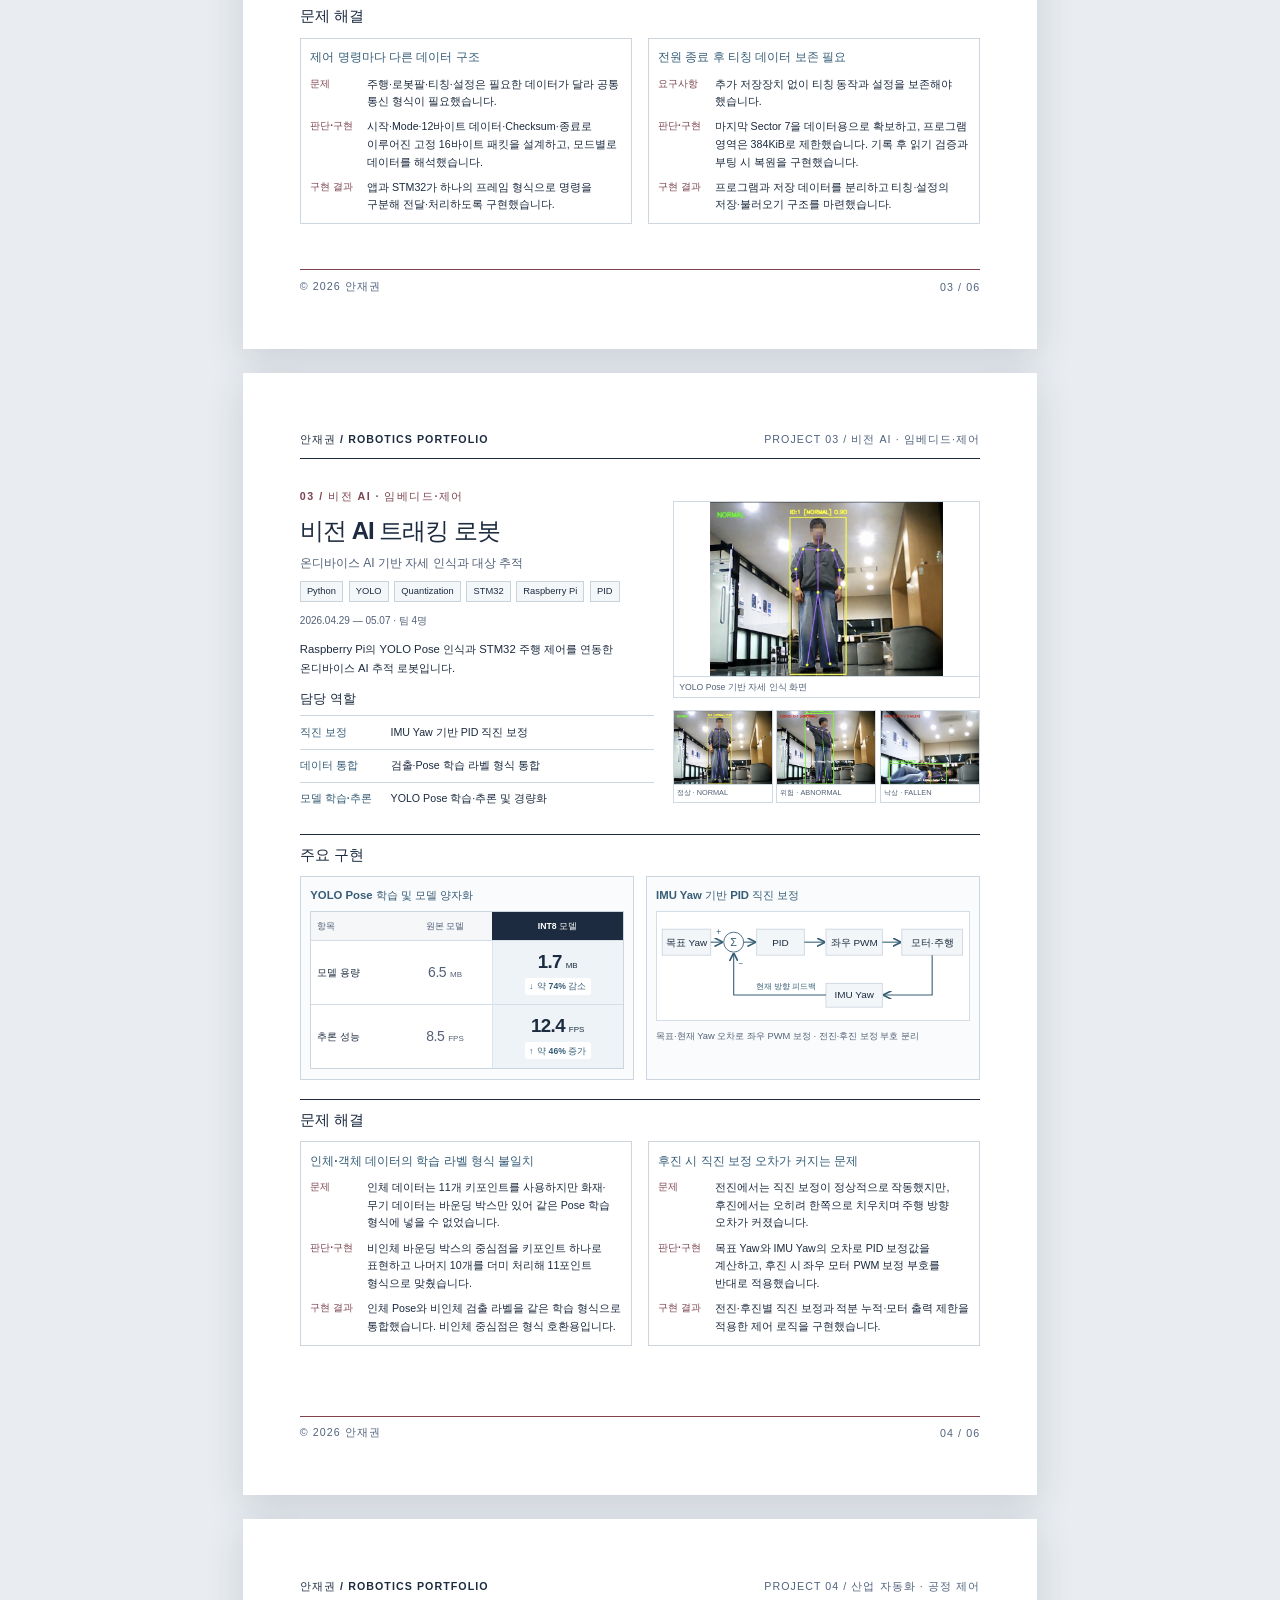
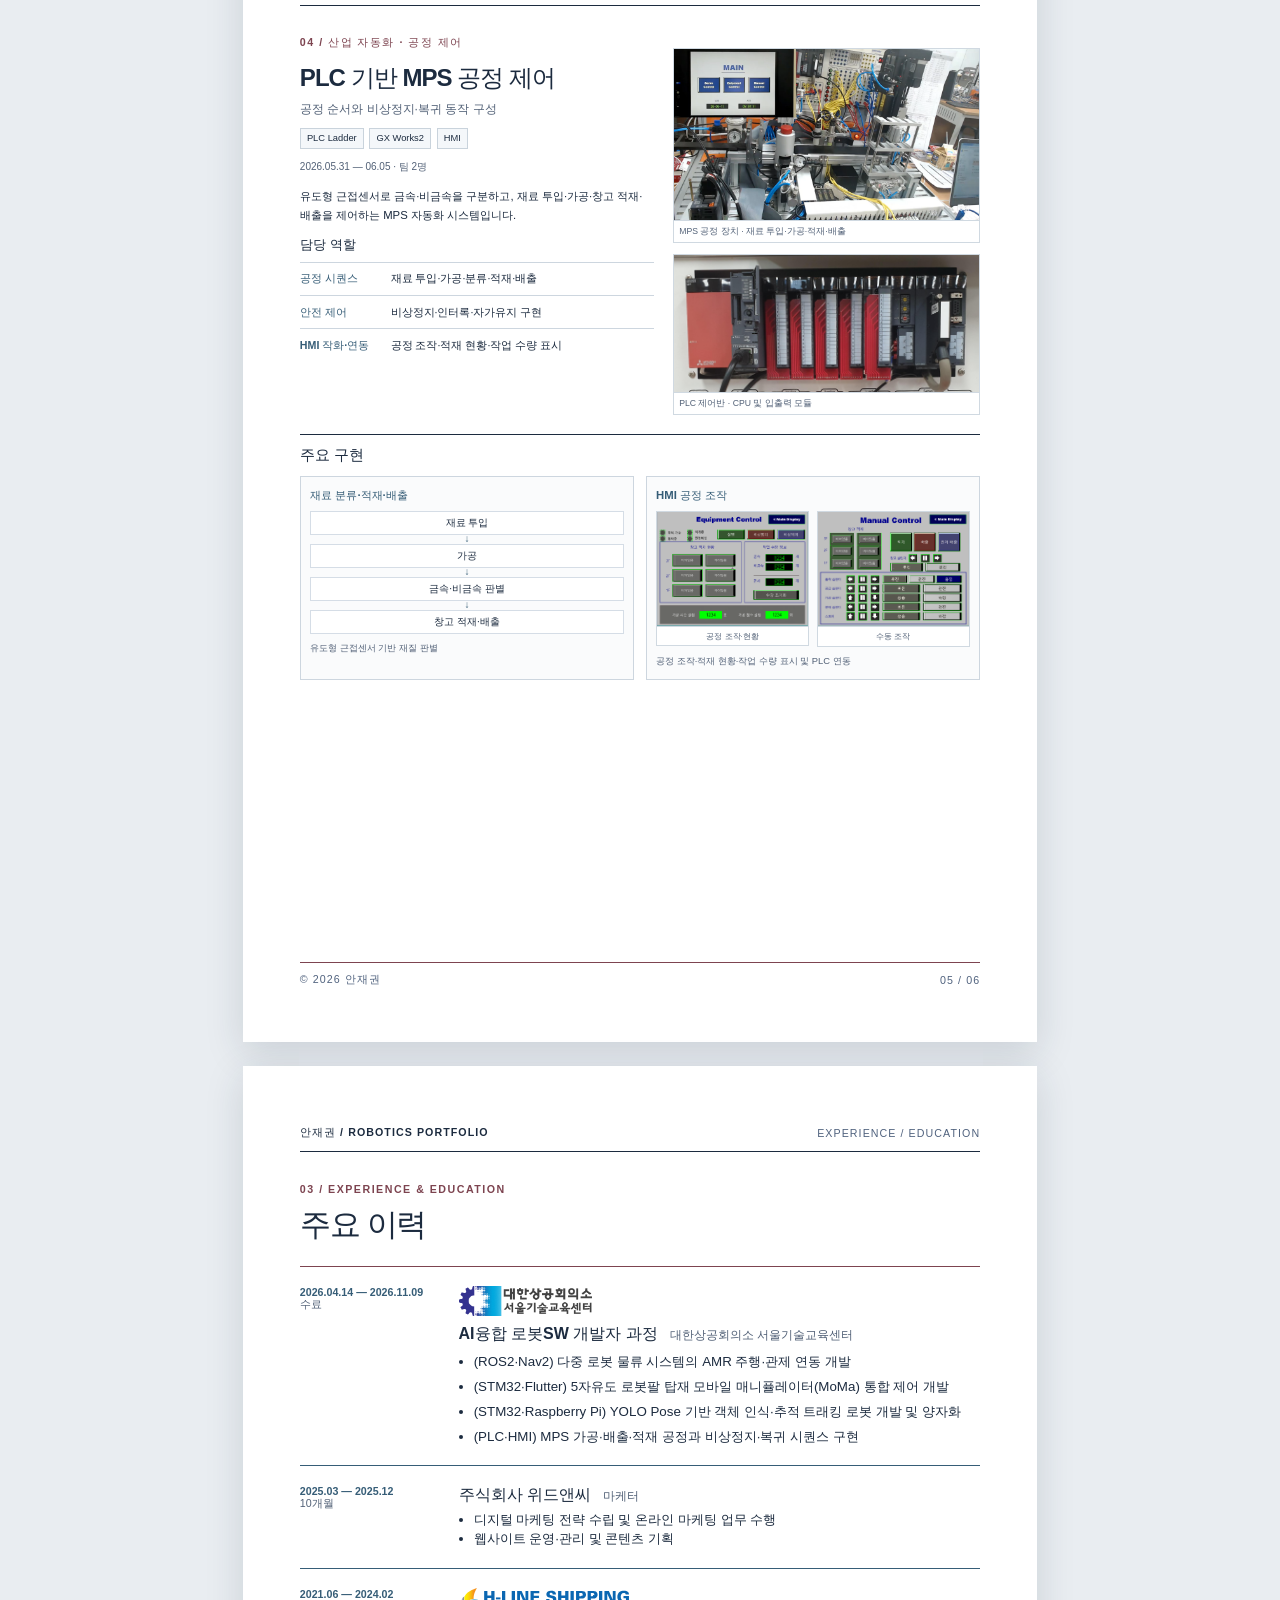
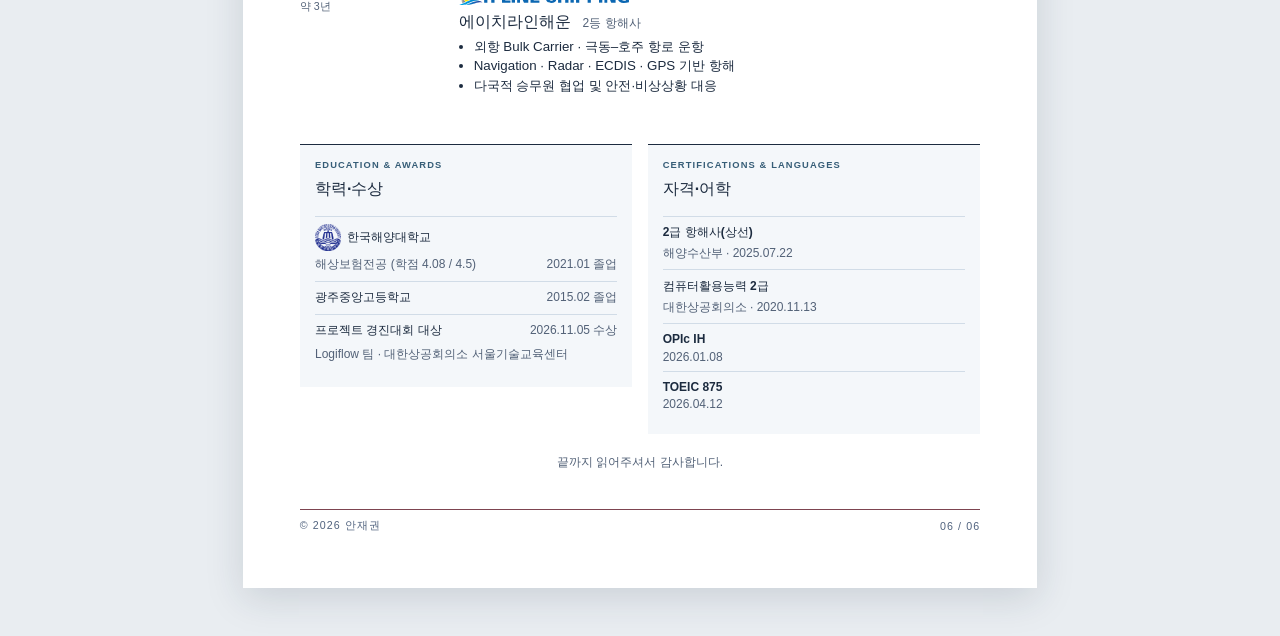
==== commit fe686ae0: "feat: 주요 구현과 문제 해결 분리 및 비교 표·PLC 상세 정리" ====
--- a/print.html
+++ b/print.html
@@ -7,9 +7,9 @@
   <link rel="icon" type="image/svg+xml" href="assets/favicon-w.svg?v=2">
   <meta name="description" content="안재권 로봇 소프트웨어 포트폴리오 A4 인쇄 미리보기">
   <link rel="stylesheet" href="print.css?v=93">
-  <link rel="stylesheet" href="print-projects.css?v=3">
-  <script src="project-content.js?v=6" defer></script>
-  <script src="print-projects.js?v=8" defer></script>
+  <link rel="stylesheet" href="print-projects.css?v=4">
+  <script src="project-content.js?v=7" defer></script>
+  <script src="print-projects.js?v=9" defer></script>
   <script src="print.js?v=70" defer></script>
 </head>
 <body>
--- a/print-projects.css
+++ b/print-projects.css
@@ -127,11 +127,19 @@
 .print-problem-grid[data-count="2"] .folio-print-row dt{font-size:7.5pt;line-height:1.6}
 .print-problem-grid[data-count="2"] .folio-print-row dd{font-size:8pt;line-height:1.65}
 
-.print-quant-comparison{width:100%;border-collapse:collapse;table-layout:fixed;font-size:8pt;margin:2mm 0 3mm}
-.print-quant-comparison th,.print-quant-comparison td{padding:2.5mm 1mm;border-bottom:1px solid #d5dde6;text-align:center;line-height:1.5}
-.print-quant-comparison thead th{font-size:7pt;color:#526177;font-weight:600}
-.print-quant-comparison thead th:first-child{width:24%}
-.print-quant-comparison tbody th{font-size:7pt;text-align:left;font-weight:600;color:#526177}
-.print-quant-comparison .is-optimized{font-size:11pt;font-weight:800;color:#365d77;background:#edf3f7}
-.print-quant-results{display:flex;flex-wrap:wrap;gap:1mm 2mm}
-.print-quant-results span{font-size:7.5pt;color:#7d4450;font-weight:700;line-height:1.6}
+
+/* Same comparison hierarchy as the web table, sized for an A4 column. */
+.print-quant-wrap{margin-top:2mm;border:1px solid #cdd6df;background:#fff;overflow:hidden}
+.print-quant-comparison{width:100%;border-collapse:collapse;table-layout:fixed;text-align:center;font-variant-numeric:tabular-nums}
+.print-quant-comparison thead th{padding:2mm 1.5mm;background:#f5f7f9;font-size:6.5pt;font-weight:600;line-height:1.4;color:#526177}
+.print-quant-comparison thead th:first-child{width:28%;text-align:left}
+.print-quant-comparison thead th:nth-child(2){width:30%}
+.print-quant-comparison thead th:last-child{width:42%;background:#1c2b3f;color:#fff;font-weight:700}
+.print-quant-comparison tbody th,.print-quant-comparison tbody td{padding:2.5mm 1.5mm;border-top:1px solid #d5dde6;vertical-align:middle}
+.print-quant-comparison tbody th{font-size:7.5pt;text-align:left;font-weight:700;line-height:1.5;color:#1c2b3f;word-break:keep-all}
+.print-quant-comparison tbody td{color:#526177}
+.print-quant-comparison .is-optimized{background:#edf3f7;color:#1c2b3f;border-left:1px solid #dbe5ec}
+.print-quant-value{display:flex;align-items:baseline;justify-content:center;gap:1mm;font-size:10.5pt;line-height:1.25;font-weight:500;letter-spacing:-.03em;white-space:nowrap}
+.print-quant-value small{font-size:6pt;font-weight:500;letter-spacing:0}
+.is-optimized .print-quant-value{font-size:14pt;font-weight:800}
+.print-quant-change{display:inline-flex;align-items:center;justify-content:center;gap:1mm;padding:.6mm 1.2mm;margin-top:1.2mm;background:#fff;color:#365d77;border-radius:.6mm;font-size:6.5pt;line-height:1.4;font-weight:700;white-space:nowrap}
